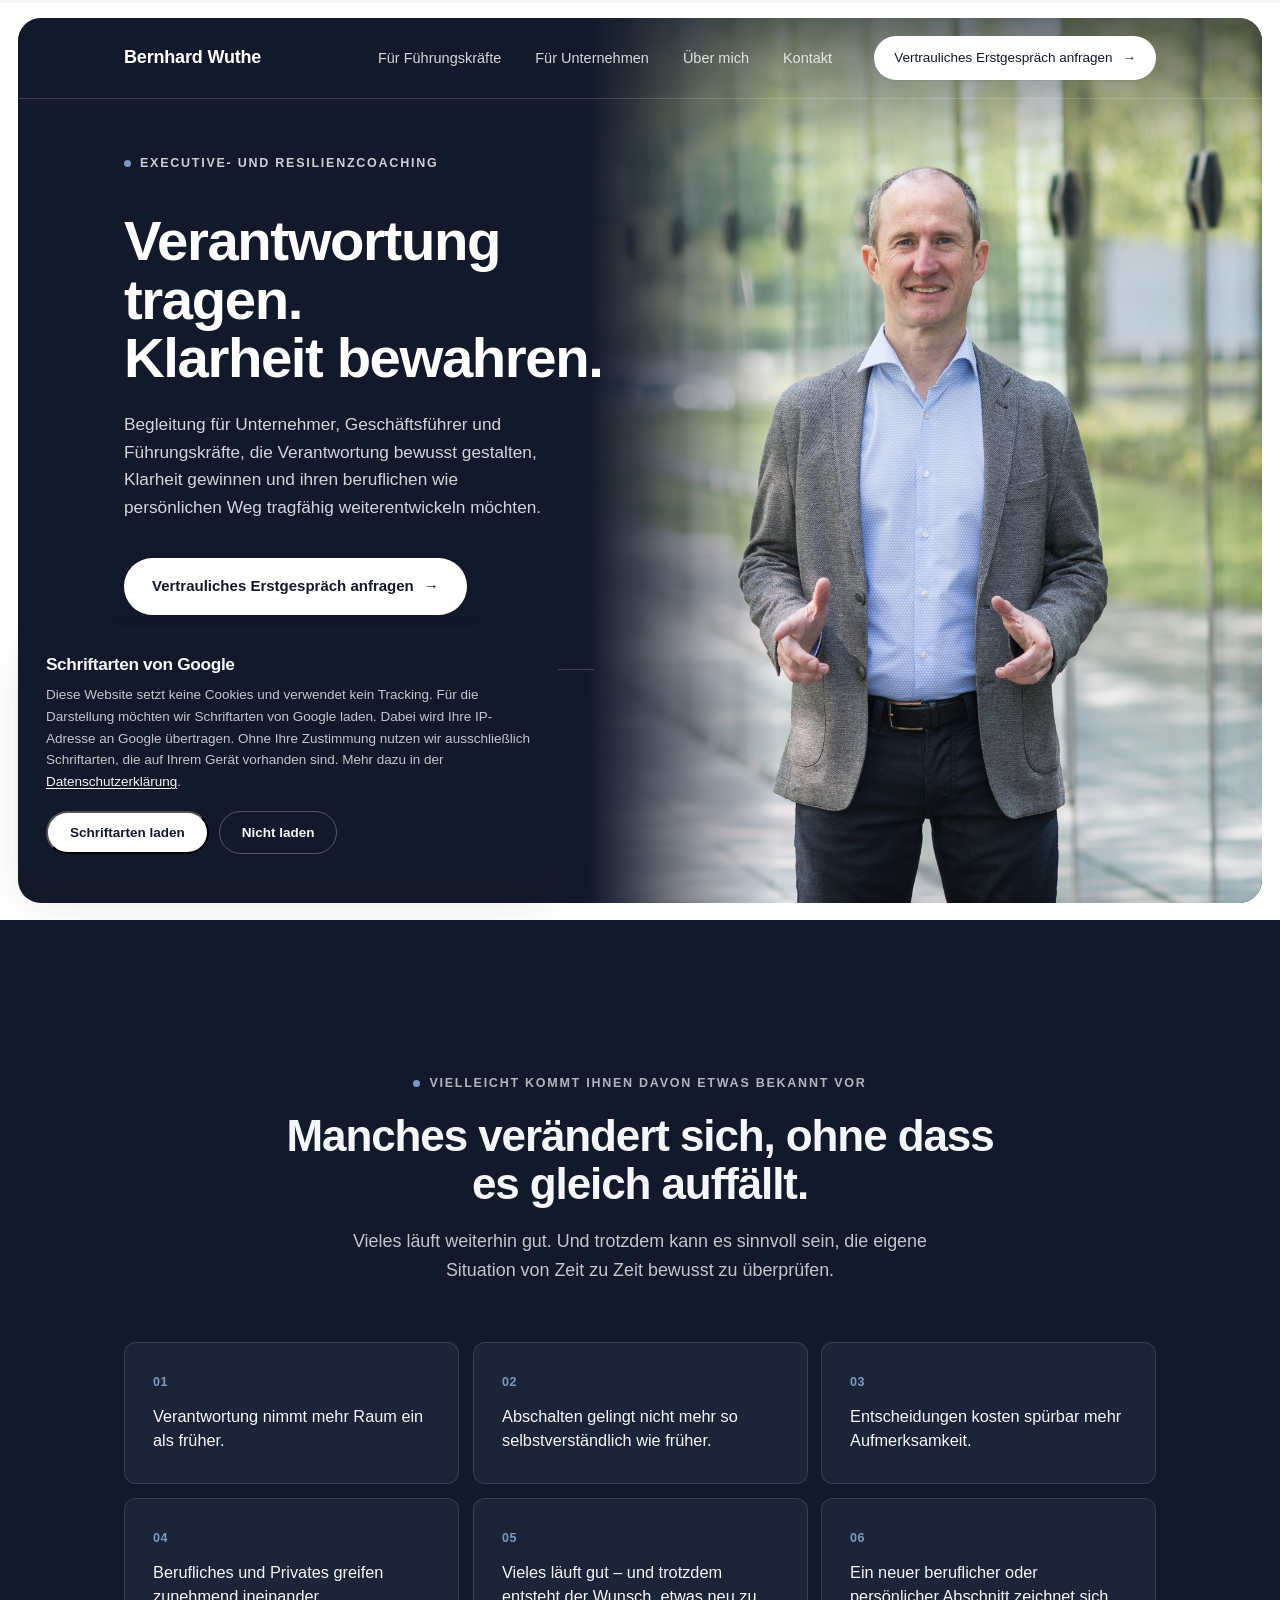
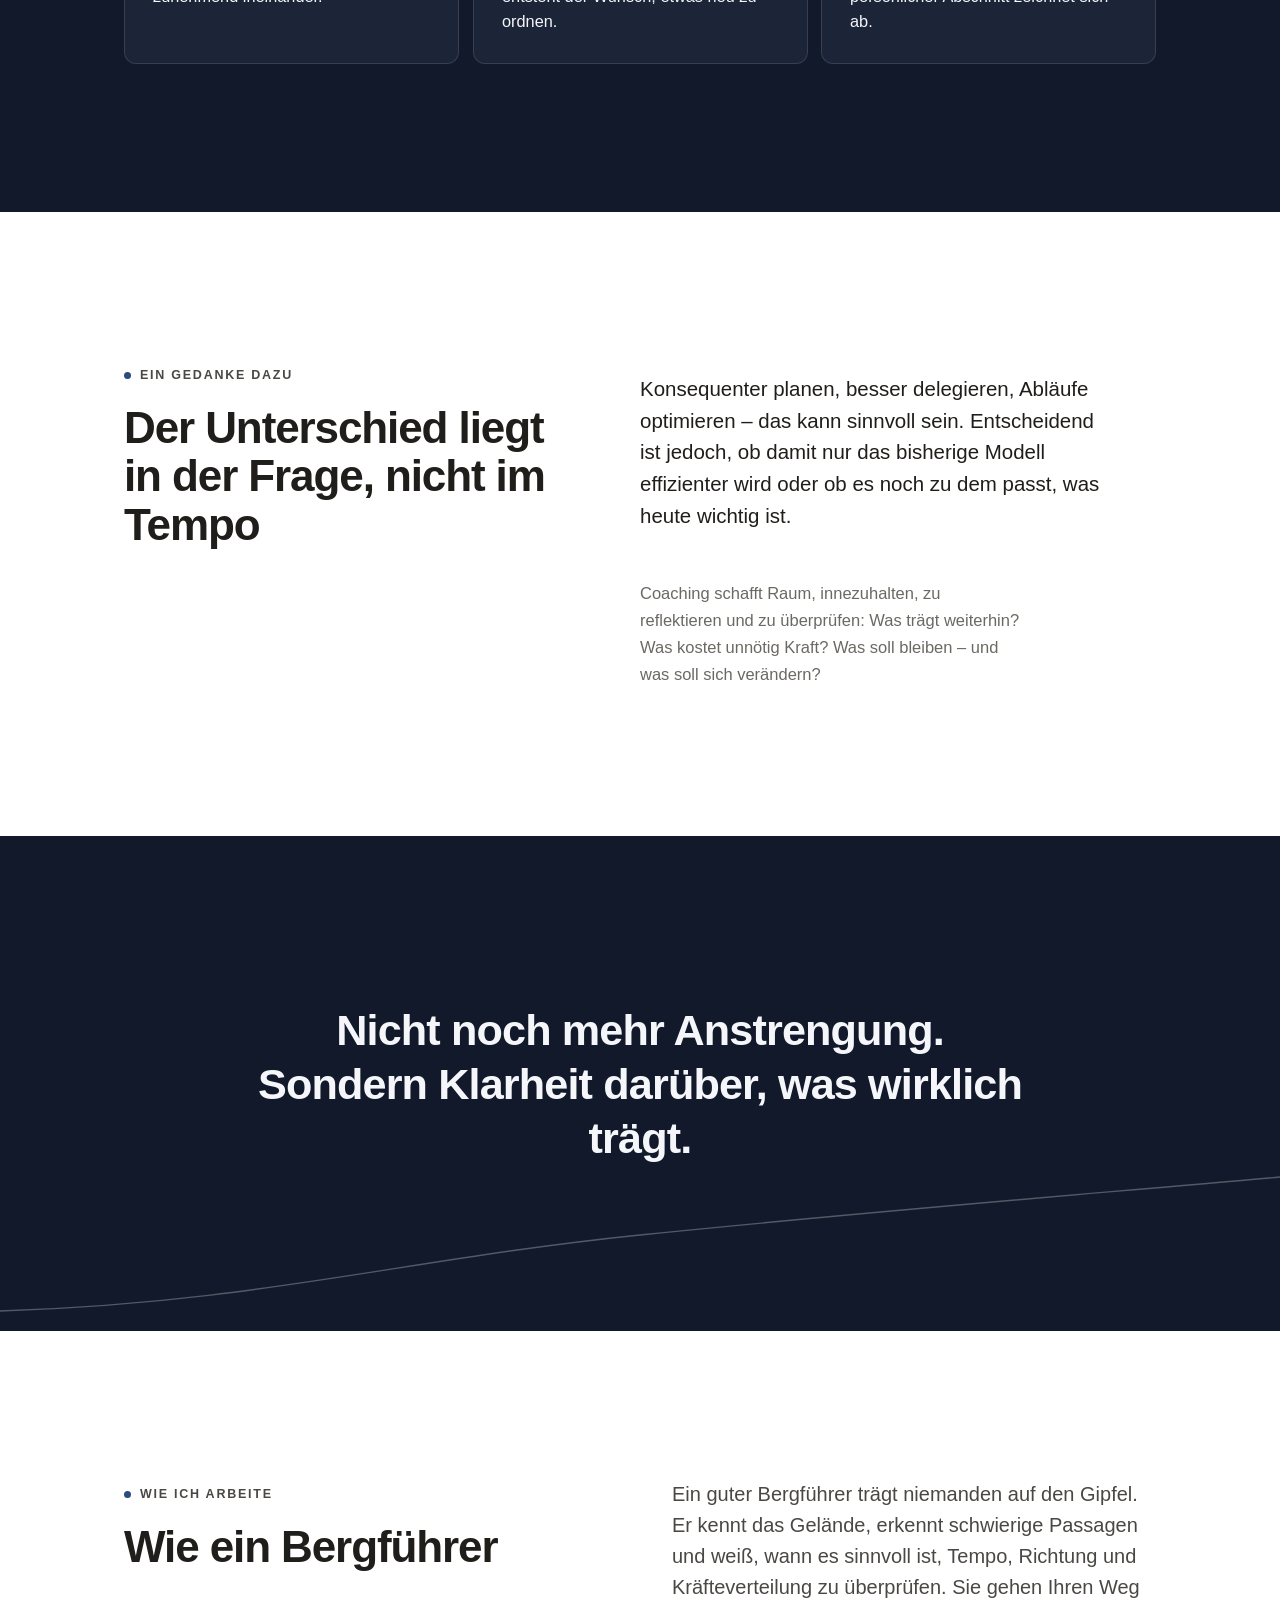
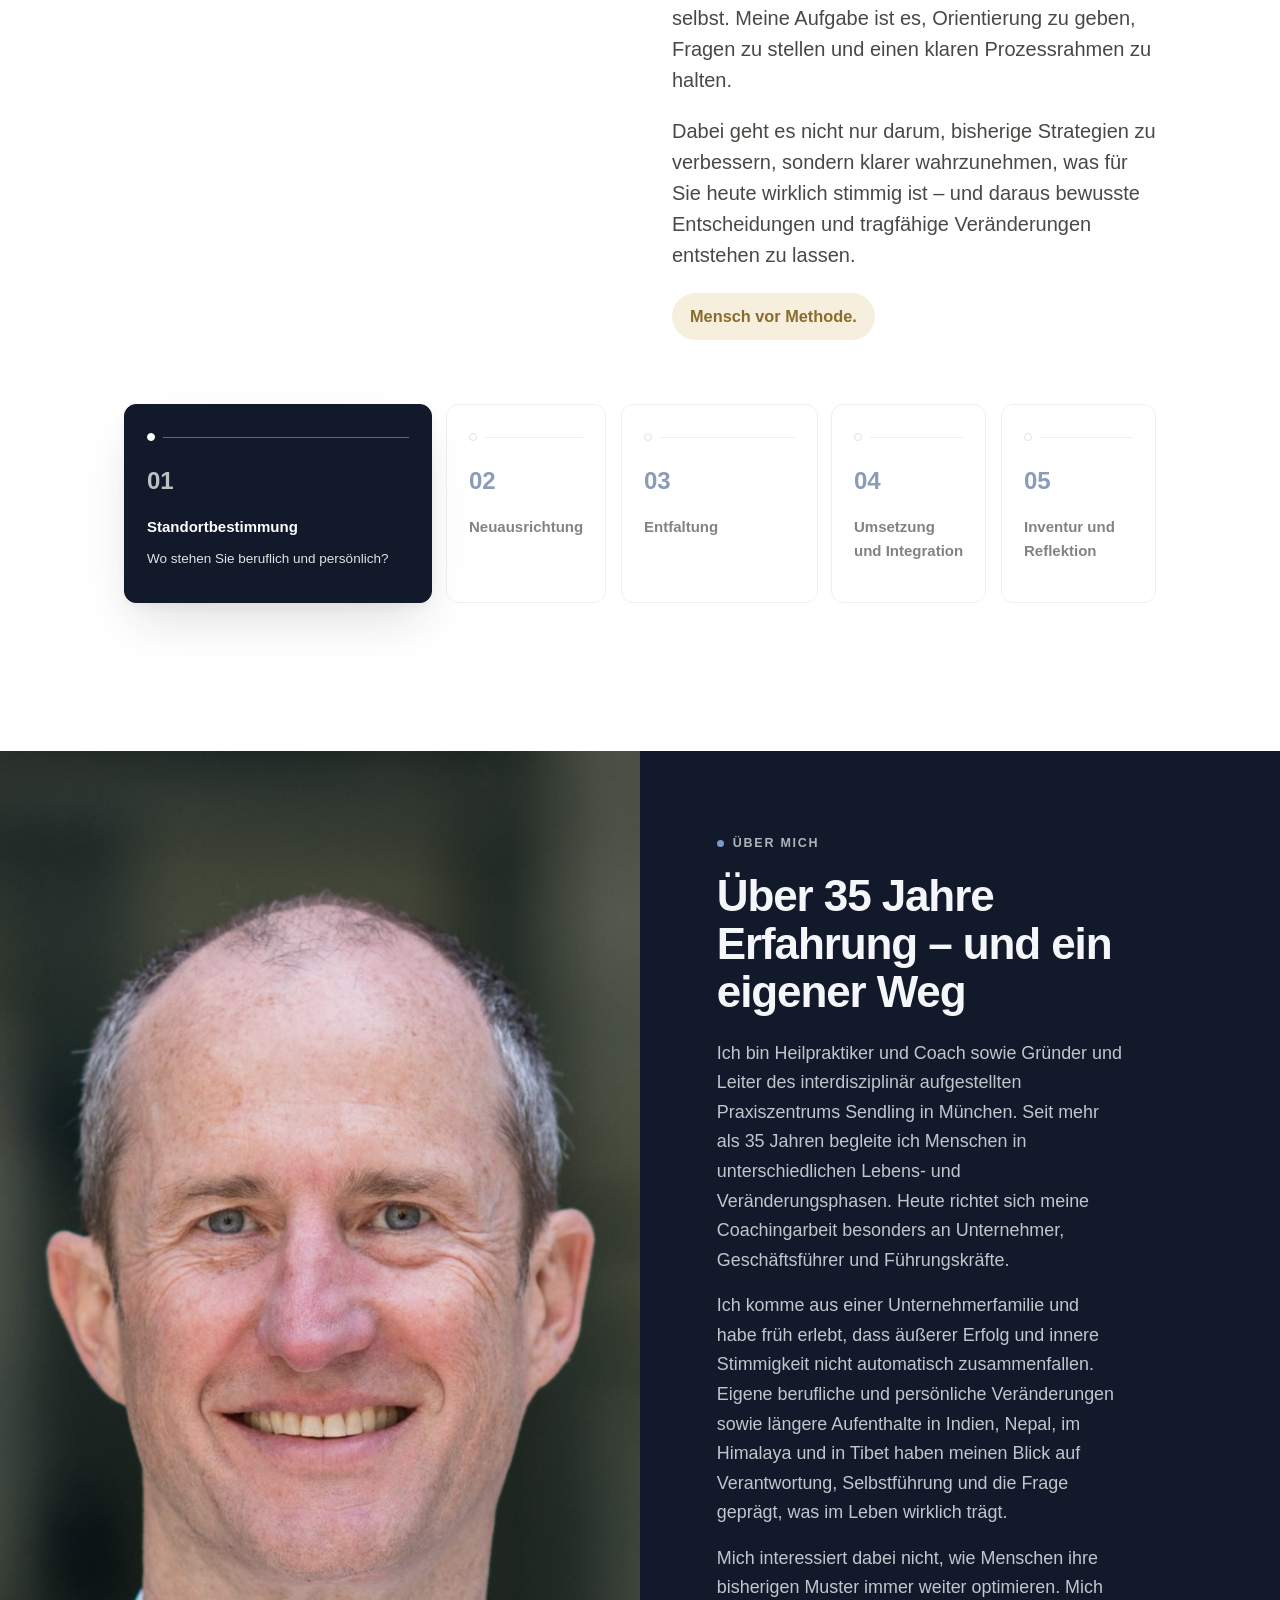
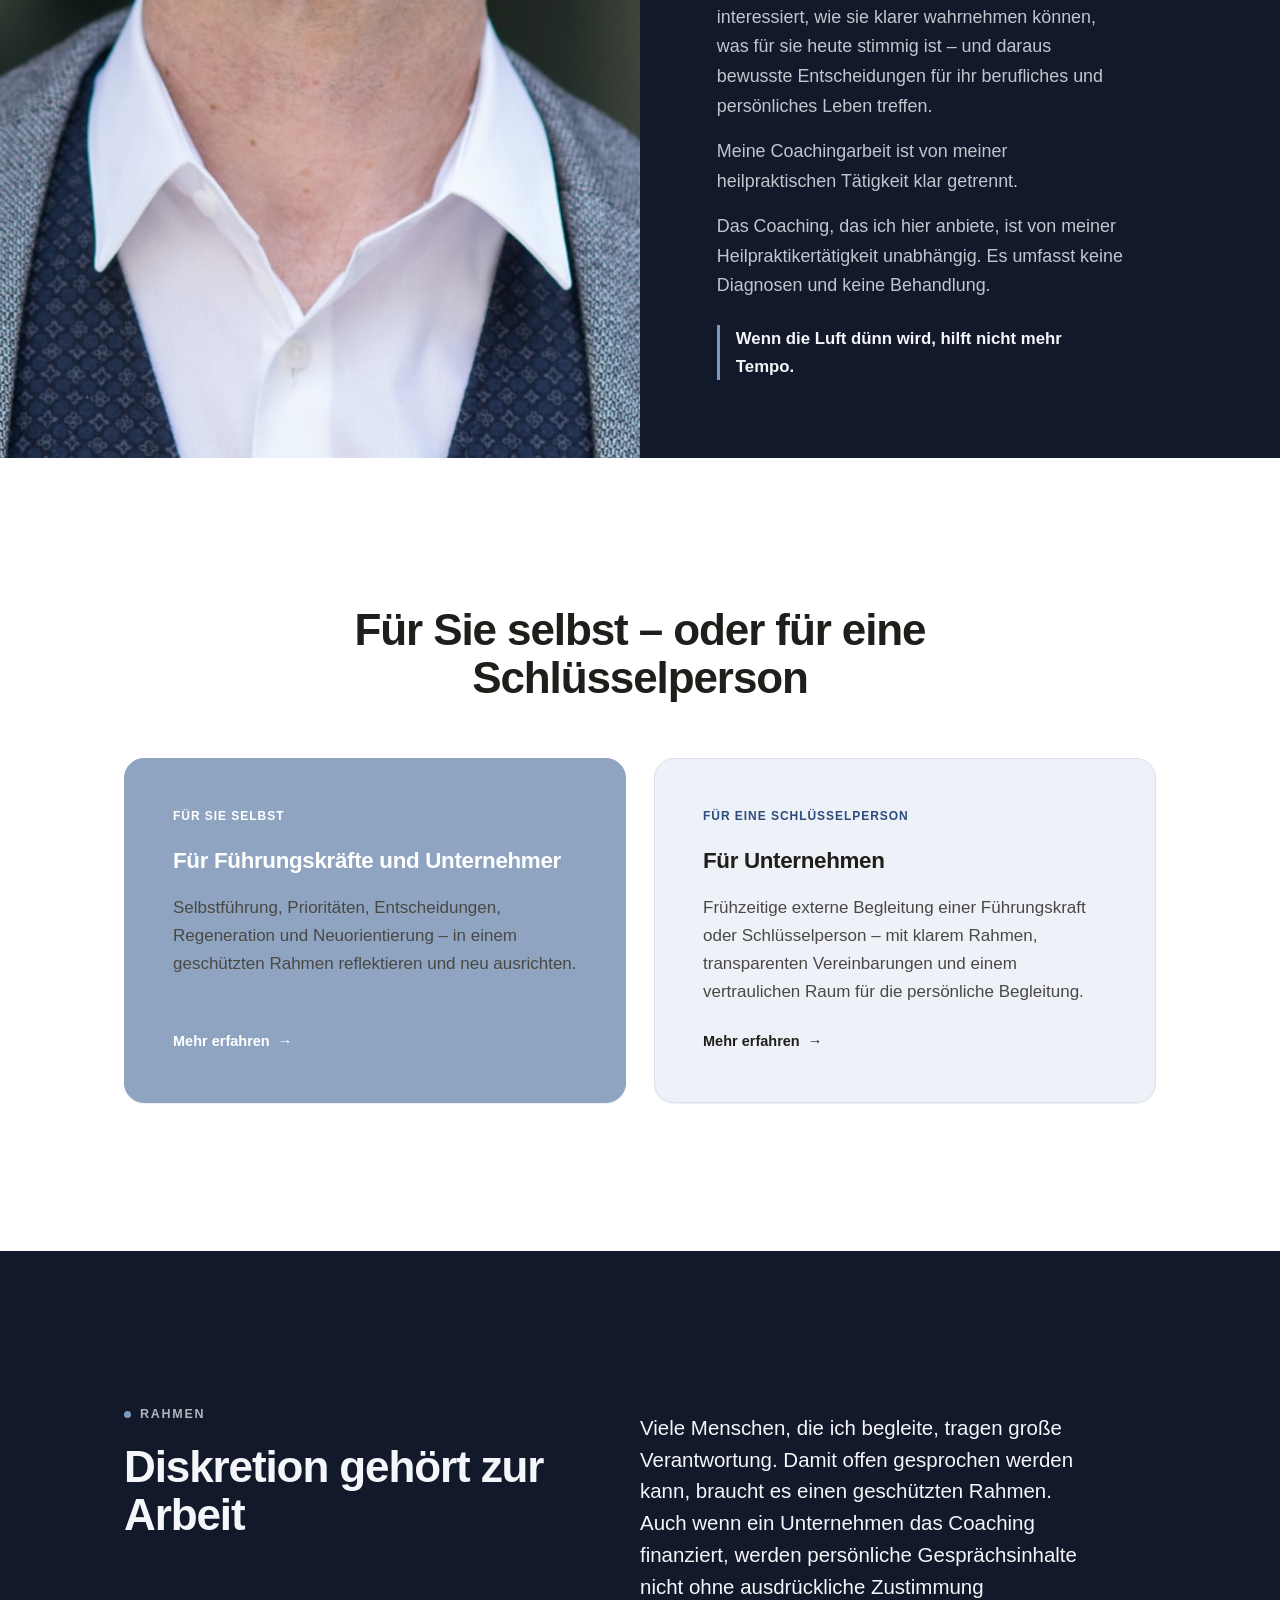
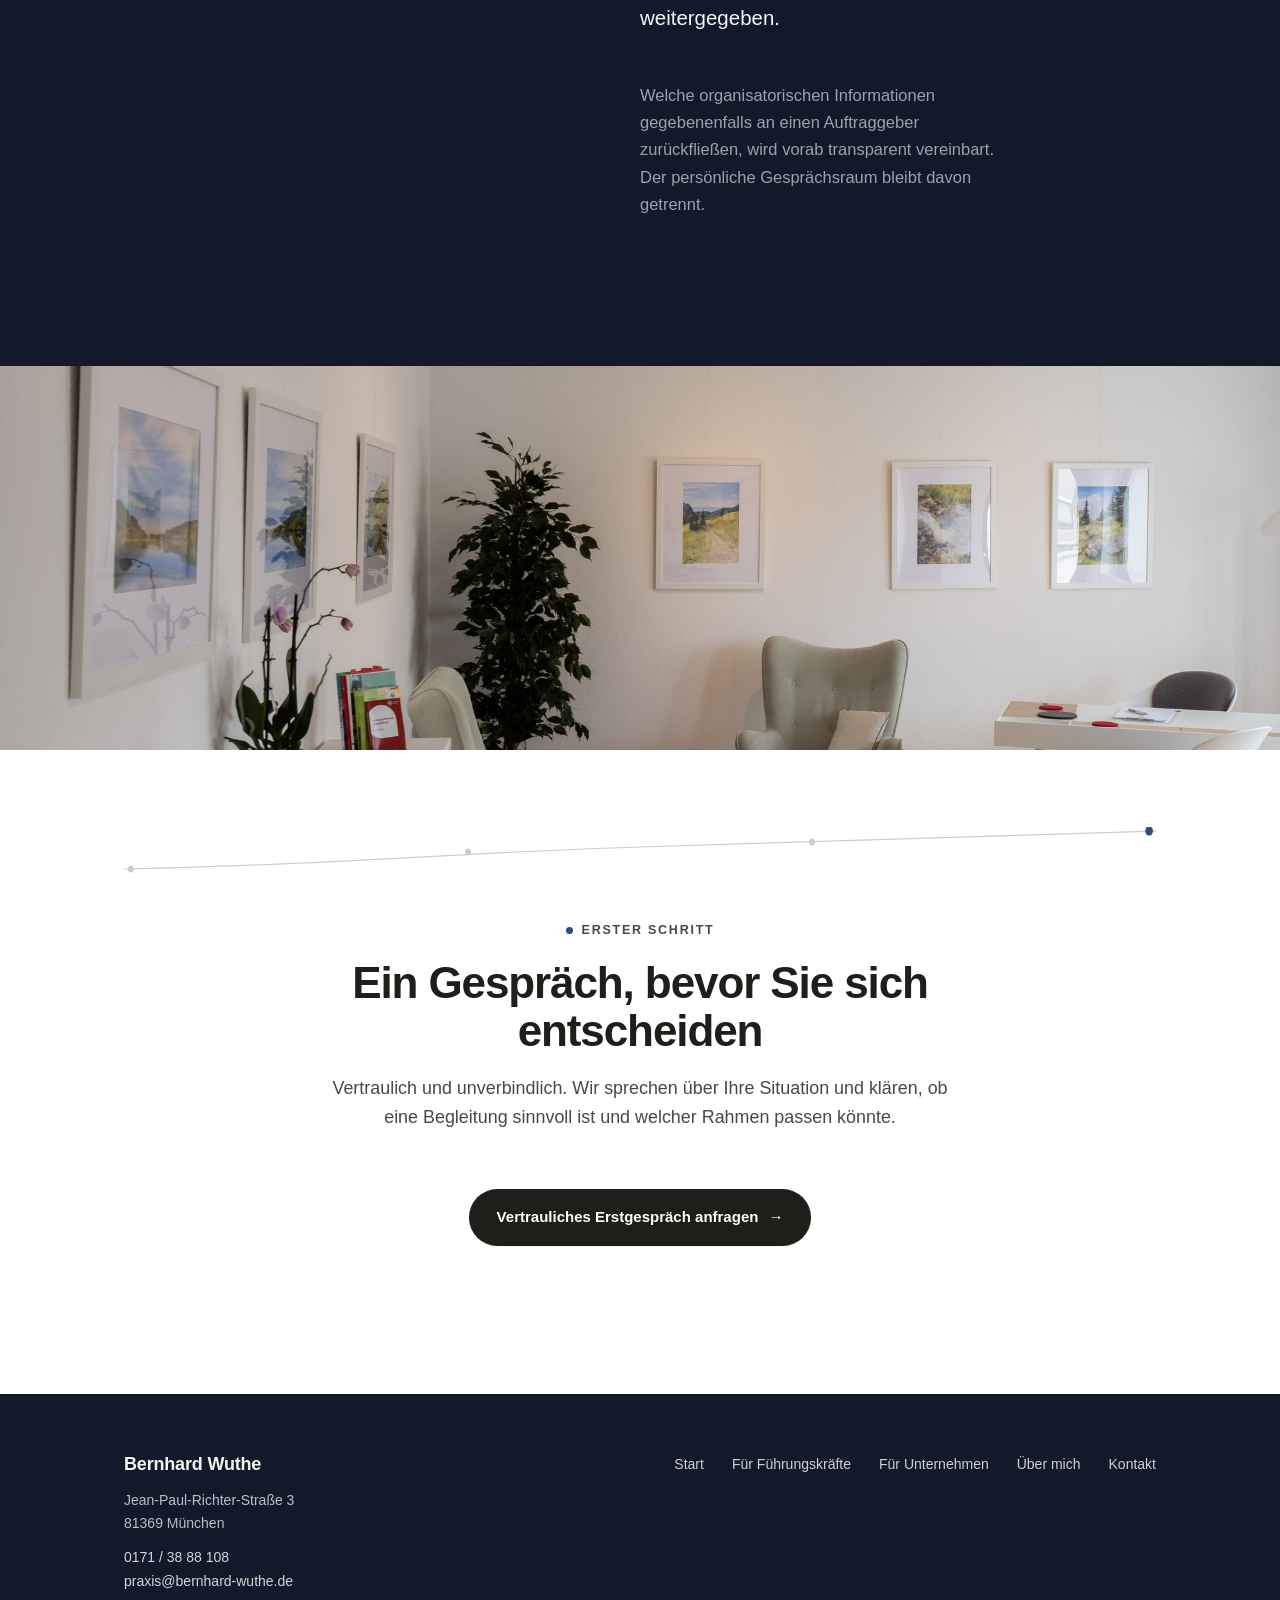
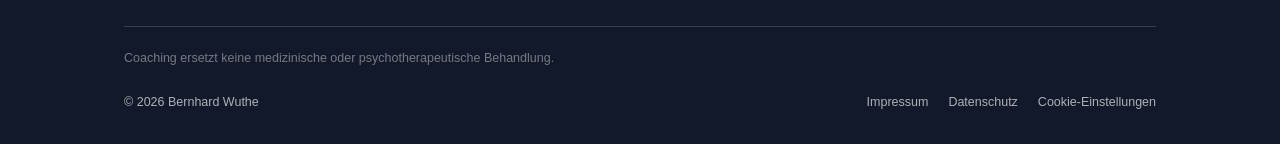
==== index.html @ 9b2f46e6 "Abschluss-CTA Startseite überarbeitet" ====
<!DOCTYPE html>
<html lang="de">
<head>
<meta charset="UTF-8">
<meta name="viewport" content="width=device-width, initial-scale=1.0">
<title>Bernhard Wuthe, Executive- und Resilienzcoaching</title>
<meta name="description" content="Begleitung für Unternehmer, Geschäftsführer und Führungskräfte, bevor aus kleinen Belastungen große werden. Vertrauliches Erstgespräch.">
<link rel="stylesheet" href="styles.css?v=55">

<link rel="canonical" href="https://coachingbernhardwuthe.netlify.app/">
<link rel="icon" type="image/png" sizes="32x32" href="images/favicon-32.png">
<link rel="icon" type="image/png" sizes="16x16" href="images/favicon-16.png">
<link rel="apple-touch-icon" sizes="180x180" href="images/apple-touch-icon.png">
<meta name="theme-color" content="#12192A">

<meta property="og:type" content="website">
<meta property="og:site_name" content="Bernhard Wuthe">
<meta property="og:locale" content="de_DE">
<meta property="og:url" content="https://coachingbernhardwuthe.netlify.app/">
<meta property="og:title" content="Bernhard Wuthe, Executive- und Resilienzcoaching">
<meta property="og:description" content="Begleitung für Unternehmer, Geschäftsführer und Führungskräfte, bevor aus kleinen Belastungen große werden. Vertrauliches Erstgespräch.">
<meta property="og:image" content="https://coachingbernhardwuthe.netlify.app/images/og-bild.jpg">
<meta property="og:image:width" content="1200">
<meta property="og:image:height" content="630">
<meta property="og:image:alt" content="Bernhard Wuthe, Executive- und Resilienzcoaching in München">
<meta name="twitter:card" content="summary_large_image">
</head>
<body class="page--hero-overlay">

<a href="#main" class="visually-hidden">Zum Inhalt springen</a>

<header class="site-header">
  <nav class="nav">
    <a href="#top" class="wordmark">Bernhard Wuthe</a>

    <button class="nav-toggle" aria-label="Menü öffnen" aria-expanded="false" aria-controls="hauptmenue">
      <span class="nav-toggle-bars" aria-hidden="true"><span></span><span></span><span></span></span>
    </button>

    <ul class="nav-links" id="hauptmenue">
      <li><a href="fuehrungskraefte.html">Für Führungskräfte</a></li>
      <li><a href="unternehmen.html">Für Unternehmen</a></li>
      <li><a href="#ueber-mich">Über mich</a></li>
      <li><a href="#kontakt">Kontakt</a></li>
      <li class="nav-cta">
        <a href="termin.html" class="btn btn--primary">Vertrauliches Erstgespräch anfragen <span class="arrow">→</span></a>
      </li>
      <li class="nav-contact">
        <span class="nav-contact-label">Direkt erreichbar</span>
        <a href="tel:+491713888108">0171 / 38 88 108</a>
        <a href="mailto:praxis@bernhard-wuthe.de">praxis@bernhard-wuthe.de</a>
      </li>
    </ul>
  </nav>
</header>

<main id="main">

  <!-- 1 - HERO -->
  <section class="hero-stage" id="top">
    <div class="hero-stage-media">
      <img src="images/bernhard-wuthe-portrait.jpg" alt="Bernhard Wuthe" width="1200" height="1500">
    </div>

    <div class="container">
      <div class="hero-stage-inner">
        <p class="kicker kicker--light">Executive- und Resilienzcoaching</p>
        <h1>Verantwortung tragen.<br>Klarheit bewahren.</h1>
        <p class="hero-stage-sub">Begleitung für Unternehmer, Geschäftsführer und Führungskräfte, die Verantwortung bewusst gestalten, Klarheit gewinnen und ihren beruflichen wie persönlichen Weg tragfähig weiterentwickeln möchten.</p>
        <a href="termin.html" class="btn btn--light">Vertrauliches Erstgespräch anfragen <span class="arrow">→</span></a>

        <div class="hero-stage-stats">
          <div class="hero-stat">
            <span class="hero-stat-num">35+</span>
            <span class="hero-stat-label">Jahre Erfahrung in der Begleitung von Menschen</span>
          </div>
          <div class="hero-stat">
            <span class="hero-stat-num">1:1</span>
            <span class="hero-stat-label">Persönliche Begleitung im vertraulichen Rahmen</span>
          </div>
        </div>
      </div>
    </div>

    <a class="hero-scroll" href="#wiedererkennung">
      <span class="hero-scroll-arrow" aria-hidden="true">
        <svg width="14" height="18" viewBox="0 0 14 18" fill="none"><path d="M7 1V16M7 16L1.5 10.5M7 16L12.5 10.5" stroke="currentColor" stroke-width="1.5" stroke-linecap="round" stroke-linejoin="round"/></svg>
      </span>
      Zum Weiterlesen scrollen
    </a>
  </section>

  <!-- 2 - WIEDERERKENNUNG -->
  <section class="section section--dark" id="wiedererkennung">
    <div class="container">
      <div class="section-head center">
        <p class="kicker">VIELLEICHT KOMMT IHNEN DAVON ETWAS BEKANNT VOR</p>
        <h2>Manches verändert sich, ohne dass es gleich auffällt.</h2>
        <p class="lede">Vieles läuft weiterhin gut. Und trotzdem kann es sinnvoll sein, die eigene Situation von Zeit zu Zeit bewusst zu überprüfen.</p>
      </div>
      <div class="recognition-list">
        <div class="recognition-item"><span class="num">01</span>Verantwortung nimmt mehr Raum ein als früher.</div>
        <div class="recognition-item"><span class="num">02</span>Abschalten gelingt nicht mehr so selbstverständlich wie früher.</div>
        <div class="recognition-item"><span class="num">03</span>Entscheidungen kosten spürbar mehr Aufmerksamkeit.</div>
        <div class="recognition-item"><span class="num">04</span>Berufliches und Privates greifen zunehmend ineinander.</div>
        <div class="recognition-item"><span class="num">05</span>Vieles läuft gut – und trotzdem entsteht der Wunsch, etwas neu zu ordnen.</div>
        <div class="recognition-item"><span class="num">06</span>Ein neuer beruflicher oder persönlicher Abschnitt zeichnet sich ab.</div>
    </div>
  </section>

  <!-- 3 - NEUE PERSPEKTIVE -->
  <section class="section">
    <div class="container">
      <div class="text-split">
        <div class="text-split-head">
          <p class="kicker">Ein Gedanke dazu</p>
          <h2>Der Unterschied liegt in der Frage, nicht im Tempo</h2>
        </div>
        <div class="text-split-body">
          <p class="lede-lead">Konsequenter planen, besser delegieren, Abläufe optimieren – das kann sinnvoll sein. Entscheidend ist jedoch, ob damit nur das bisherige Modell effizienter wird oder ob es noch zu dem passt, was heute wichtig ist.</p>
          <p class="lede-support">Coaching schafft Raum, innezuhalten, zu reflektieren und zu überprüfen: Was trägt weiterhin? Was kostet unnötig Kraft? Was soll bleiben – und was soll sich verändern?</p>
        </div>
      </div>
    </div>
  </section>

  <!-- 4 - HALTUNG -->
  <section class="stance section--deep">
    <span class="motif-path motif-path--light" aria-hidden="true"></span>
    <div class="container">
      <blockquote>
        Nicht noch mehr Anstrengung.<br>Sondern Klarheit darüber, was wirklich trägt.
      </blockquote>
    </div>
  </section>

  <!-- 5 - ARBEITSWEISE -->
  <section class="section" id="arbeitsweise">
    <div class="container">
      <div class="method-intro">
        <div>
          <p class="kicker">Wie ich arbeite</p>
          <h2>Wie ein Bergführer</h2>
        </div>
        <div>
          <p class="method-quote">Ein guter Bergführer trägt niemanden auf den Gipfel. Er kennt das Gelände, erkennt schwierige Passagen und weiß, wann es sinnvoll ist, Tempo, Richtung und Kräfteverteilung zu überprüfen. Sie gehen Ihren Weg selbst. Meine Aufgabe ist es, Orientierung zu geben, Fragen zu stellen und einen klaren Prozessrahmen zu halten.</p>
          <p class="method-quote">Dabei geht es nicht nur darum, bisherige Strategien zu verbessern, sondern klarer wahrzunehmen, was für Sie heute wirklich stimmig ist – und daraus bewusste Entscheidungen und tragfähige Veränderungen entstehen zu lassen.</p>
          <span class="method-highlight">Mensch vor Methode.</span>
        </div>
      </div>

      <div class="phases">
        <div class="phase">
          <div class="phase-track" aria-hidden="true"><span class="dot"></span><span class="line"></span></div>
          <span class="phase-num">01</span>
          <h4>Standortbestimmung</h4>
          <p>Wo stehen Sie beruflich und persönlich?</p>
        </div>
        <div class="phase">
          <div class="phase-track" aria-hidden="true"><span class="dot"></span><span class="line"></span></div>
          <span class="phase-num">02</span>
          <h4>Neuausrichtung</h4>
          <p>Was trägt noch, was hat sich verschoben?</p>
        </div>
        <div class="phase">
          <div class="phase-track" aria-hidden="true"><span class="dot"></span><span class="line"></span></div>
          <span class="phase-num">03</span>
          <h4>Entfaltung</h4>
          <p>Neue Perspektiven und Handlungsmöglichkeiten.</p>
        </div>
        <div class="phase">
          <div class="phase-track" aria-hidden="true"><span class="dot"></span><span class="line"></span></div>
          <span class="phase-num">04</span>
          <h4>Umsetzung und Integration</h4>
          <p>Erkenntnisse in den Alltag überführen.</p>
        </div>
        <div class="phase">
          <div class="phase-track" aria-hidden="true"><span class="dot"></span><span class="line"></span></div>
          <span class="phase-num">05</span>
          <h4>Inventur und Reflektion</h4>
          <p>Die Entwicklung regelmäßig überprüfen.</p>
        </div>
      </div>
    </div>
  </section>

  <!-- 6 - ÜBER MICH -->
  <section class="split-panel" id="ueber-mich">
    <div class="split-panel-media">
      <!-- Offen: weitere Vita-Angaben und Ausbildungen werden nachgeliefert -->
      <img src="images/bernhard-wuthe-portrait-2.jpg" alt="Bernhard Wuthe" width="1048" height="1524">
    </div>
    <div class="split-panel-content">
      <div class="split-panel-inner">
        <p class="kicker">Über mich</p>
        <h2 style="margin-bottom:22px;">Über 35 Jahre Erfahrung – und ein eigener Weg</h2>
        <p class="lede">Ich bin Heilpraktiker und Coach sowie Gründer und Leiter des interdisziplinär aufgestellten Praxiszentrums Sendling in München. Seit mehr als 35 Jahren begleite ich Menschen in unterschiedlichen Lebens- und Veränderungsphasen. Heute richtet sich meine Coachingarbeit besonders an Unternehmer, Geschäftsführer und Führungskräfte.</p>
        <p class="lede" style="margin-top:16px;">Ich komme aus einer Unternehmerfamilie und habe früh erlebt, dass äußerer Erfolg und innere Stimmigkeit nicht automatisch zusammenfallen. Eigene berufliche und persönliche Veränderungen sowie längere Aufenthalte in Indien, Nepal, im Himalaya und in Tibet haben meinen Blick auf Verantwortung, Selbstführung und die Frage geprägt, was im Leben wirklich trägt.</p>
        <p class="lede" style="margin-top:16px;">Mich interessiert dabei nicht, wie Menschen ihre bisherigen Muster immer weiter optimieren. Mich interessiert, wie sie klarer wahrnehmen können, was für sie heute stimmig ist – und daraus bewusste Entscheidungen für ihr berufliches und persönliches Leben treffen.</p>
        <p class="lede" style="margin-top:16px;">Meine Coachingarbeit ist von meiner heilpraktischen Tätigkeit klar getrennt.</p>
        <p class="lede" style="margin-top:16px;">Das Coaching, das ich hier anbiete, ist von meiner Heilpraktikertätigkeit unabhängig. Es umfasst keine Diagnosen und keine Behandlung.</p>
        <span class="about-highlight">Wenn die Luft dünn wird, hilft nicht mehr Tempo.</span>
      </div>
    </div>
  </section>

  <!-- 7 - ZWEI WEGE -->
  <section class="section">
    <div class="container">
      <div class="section-head center">
        <h2>Für Sie selbst – oder für eine Schlüsselperson</h2>
      </div>
      <div class="paths">
        <div class="path-card path-card--primary">
          <p class="path-eyebrow">Für Sie selbst</p>
          <h3>Für Führungskräfte und Unternehmer</h3>
          <p>Selbstführung, Prioritäten, Entscheidungen, Regeneration und Neuorientierung – in einem geschützten Rahmen reflektieren und neu ausrichten.</p>
          <a href="fuehrungskraefte.html" class="path-link">Mehr erfahren <span class="arrow">→</span></a>
        </div>
        <div class="path-card path-card--secondary">
          <p class="path-eyebrow">Für eine Schlüsselperson</p>
          <h3>Für Unternehmen</h3>
          <p>Frühzeitige externe Begleitung einer Führungskraft oder Schlüsselperson – mit klarem Rahmen, transparenten Vereinbarungen und einem vertraulichen Raum für die persönliche Begleitung.</p>
          <a href="unternehmen.html" class="path-link">Mehr erfahren <span class="arrow">→</span></a>
        </div>
      </div>
    </div>
  </section>

  <!-- 8 - VERTRAULICHKEIT · Navy -->
  <section class="section section--dark">
    <div class="container">
      <div class="text-split">
        <div class="text-split-head">
          <p class="kicker">Rahmen</p>
          <h2>Diskretion gehört zur Arbeit</h2>
        </div>
        <div class="text-split-body">
          <p class="lede-lead">Viele Menschen, die ich begleite, tragen große Verantwortung. Damit offen gesprochen werden kann, braucht es einen geschützten Rahmen. Auch wenn ein Unternehmen das Coaching finanziert, werden persönliche Gesprächsinhalte nicht ohne ausdrückliche Zustimmung weitergegeben.</p>
          <p class="lede-support">Welche organisatorischen Informationen gegebenenfalls an einen Auftraggeber zurückfließen, wird vorab transparent vereinbart. Der persönliche Gesprächsraum bleibt davon getrennt.</p>
        </div>
      </div>
    </div>
  </section>

  <!-- 9 - ABSCHLUSS -->
  <section class="section closing" id="kontakt">
    <div class="closing-media">
      <img src="images/praxisraum-sendling.jpg" alt="Gesprächsraum der Praxis in München-Sendling" width="2000" height="2004" loading="lazy">
    </div>

    <div class="container">
      <span class="path-divider" aria-hidden="true">
        <svg viewBox="0 0 1200 48" preserveAspectRatio="none">
          <path class="track" d="M0,42 C240,38 380,26 600,20 C820,14 1010,10 1200,4"/>
          <circle class="waypoint" cx="8" cy="42" r="3.5"/>
          <circle class="waypoint" cx="400" cy="25" r="3.5"/>
          <circle class="waypoint" cx="800" cy="15" r="3.5"/>
          <circle class="waypoint waypoint--end" cx="1192" cy="4" r="4.5"/>
        </svg>
      </span>
      <div class="section-head center">
        <p class="kicker">Erster Schritt</p>
        <h2>Ein Gespräch, bevor Sie sich entscheiden</h2>
        <p class="lede">Vertraulich und unverbindlich. Wir sprechen über Ihre Situation und klären, ob eine Begleitung sinnvoll ist und welcher Rahmen passen könnte.</p>
      </div>
      <a href="termin.html" class="btn btn--primary">Vertrauliches Erstgespräch anfragen <span class="arrow">→</span></a>
    </div>
  </section>

</main>

<footer class="site-footer">
  <div class="container">
    <div class="footer-top">
      <div class="footer-brand">
        <span class="wordmark">Bernhard Wuthe</span>
        <p class="footer-address">
          Jean-Paul-Richter-Straße 3<br>
          81369 München
        </p>
        <p class="footer-contact">
          <a href="tel:+491713888108">0171 / 38 88 108</a><br>
          <a href="mailto:praxis@bernhard-wuthe.de">praxis@bernhard-wuthe.de</a>
        </p>
      </div>
      <ul class="footer-nav">
        <li><a href="#top">Start</a></li>
        <li><a href="fuehrungskraefte.html">Für Führungskräfte</a></li>
        <li><a href="unternehmen.html">Für Unternehmen</a></li>
        <li><a href="#ueber-mich">Über mich</a></li>
        <li><a href="#kontakt">Kontakt</a></li>
      </ul>
    </div>
    <p class="footer-note">Coaching ersetzt keine medizinische oder psychotherapeutische Behandlung.</p>
    <div class="footer-bottom">
      <span>© <span id="year"></span> Bernhard Wuthe</span>
      <ul class="footer-legal">
        <li><a href="impressum.html">Impressum</a></li>
        <li><a href="datenschutz.html">Datenschutz</a></li>
        <li><a href="#" id="cookie-settings">Cookie-Einstellungen</a></li>
      </ul>
    </div>
  </div>
</footer>

<script>document.getElementById('year').textContent = new Date().getFullYear();</script>
<script src="script.js?v=49"></script>
</body>
</html>
---- styles.css ----
/* ===========================================================
   bernhardwuthe.de - Design Tokens & Base
   Palette: warme Neutraltöne, tiefes Waldgrün als Akzent.
   Typo: Plus Jakarta Sans (Headlines/UI) + Inter (Fließtext)
   Prinzip: jede Section eigene Behandlung, Inhalte als
   abgesetzte Panels mit leichter Tiefe, dezente Hover-Motion.
=========================================================== */

:root{
  --bg:            #FFFFFF;
  --bg-alt:        #F4F4F2;
  --bg-deep:       #E8E7E2;
  --ink:           #201E1A;
  --ink-soft:      #4A4844;
  --ink-faint:     #6B6963;
  --accent:        #2C4C7C;   /* Marken-Blau (bestehende Bernhard-Wuthe-Identität) */
  --accent-soft:   #4A6690;
  --accent-tint:   #E9EEF5;
  --accent-2:      #7B99C2;   /* helleres Blau, sekundäre Akzentfarbe */
  --accent-2-tint: #EEF2F8;
  --accent-3:      #C9A24B;   /* gedecktes Gold, sparsamer Zweitakzent */
  --accent-3-tint: #F6EFDE;
  --line:          #E4E3DE;
  --line-strong:   #CFCDC5;
  --cream-card:    #FFFFFF;

  --navy:          #12192A;   /* dominante Ink-Navy-Fläche für Kontrast-Sections */
  --navy-soft:     #1C2438;
  --navy-line:     rgba(255,255,255,0.12);
  --on-navy:       #F4F6FA;
  --on-navy-soft:  rgba(244,246,250,0.78);

  --font-sans:  "Plus Jakarta Sans", -apple-system, BlinkMacSystemFont, "Segoe UI", sans-serif;
  --font-body:  "Inter", -apple-system, BlinkMacSystemFont, "Segoe UI", sans-serif;
  --font-display: "Plus Jakarta Sans", -apple-system, BlinkMacSystemFont, "Segoe UI", sans-serif;

  --max: 1160px;
  --gutter: clamp(24px, 6vw, 64px);
  --section-pad: clamp(72px, 12vw, 148px);
  --radius: 20px;
  --radius-sm: 12px;
  --radius-pill: 999px;
  --shadow-sm: 0 1px 2px rgba(34,31,27,0.04), 0 1px 1px rgba(34,31,27,0.03);
  --shadow-md: 0 8px 24px rgba(34,31,27,0.07), 0 2px 6px rgba(34,31,27,0.04);
  --shadow-lg: 0 24px 48px -12px rgba(34,31,27,0.16), 0 4px 12px rgba(34,31,27,0.05);
  --ease: cubic-bezier(.22,.61,.36,1);
}

*{ box-sizing: border-box; }
html{ scroll-behavior: smooth; }
body{
  margin:0;
  background: var(--bg);
  color: var(--ink);
  font-family: var(--font-body);
  font-size: 17px;
  line-height: 1.65;
  -webkit-font-smoothing: antialiased;
  text-rendering: optimizeLegibility;
  overflow-x: hidden;
}

img{ max-width:100%; display:block; }
a{ color:inherit; text-decoration:none; }

.container{
  max-width: var(--max);
  margin: 0 auto;
  padding: 0 var(--gutter);
  position: relative;
}

.section{ padding: var(--section-pad) 0; position: relative; }
.section--alt{ background: var(--bg-alt); }
.section--deep{ background: var(--navy); color: var(--on-navy); }
.section--framed{
  border-top: 1px solid var(--line);
  border-bottom: 1px solid var(--line);
}

/* ---------- Dominante Ink-Navy-Sections ---------- */
.section--dark{ background: var(--navy); color: var(--on-navy); }
/* hellere Navy-Stufe: staffelt zwei Navy-Flächen, die aufeinander folgen */
.section--dark.section--dark-soft{ background: var(--navy-soft); }
.section--dark h1, .section--dark h2, .section--dark h3{ color: var(--on-navy); }
.section--dark .kicker{ color: rgba(244,246,250,0.7); }
.section--dark .kicker::before{ background: var(--accent-2); }
.section--dark .lede{ color: var(--on-navy-soft); }

.section--dark .recognition-item{ background: var(--navy-soft); border-color: var(--navy-line); color: var(--on-navy); }
.section--dark .recognition-item:hover{ border-color: rgba(255,255,255,.3); }
.section--dark .recognition-item .num{ color: var(--accent-2); }
.section--dark .recognition-item.active,
.section--dark .recognition-item:nth-child(3n+2).active,
.section--dark .recognition-item:nth-child(3n+3).active{
  background: rgba(123,153,194,0.16);
  border-color: var(--accent-2);
  transform: translateY(-6px) scale(1.03);
}
.section--dark .recognition-item:nth-child(3n+2) .num,
.section--dark .recognition-item:nth-child(3n+3) .num,
.section--dark .recognition-item.active .num,
.section--dark .recognition-item:nth-child(3n+2).active .num,
.section--dark .recognition-item:nth-child(3n+3).active .num{ color: var(--accent-2); }


.section--dark .about-highlight{ color: var(--on-navy); border-left-color: var(--accent-2); }
.section--dark .about-portrait{ background: linear-gradient(160deg, var(--navy-soft), var(--navy)); }
.section--dark .about-portrait::before{ background: var(--accent-2); opacity: .18; }
.section--dark .placeholder-label{ color: rgba(244,246,250,0.55); }

.kicker{
  font-family: var(--font-sans);
  font-size: 12.5px;
  font-weight: 600;
  letter-spacing: 0.14em;
  text-transform: uppercase;
  color: var(--ink-soft);
  margin: 0 0 18px;
  display: inline-flex;
  align-items: center;
  gap: 9px;
}
.kicker::before{
  content: "";
  width: 7px; height: 7px;
  border-radius: 50%;
  background: var(--accent);
  flex-shrink: 0;
}
.kicker.on-dark{ color: rgba(255,255,255,0.8); }
.kicker.on-dark::before{ background: #9DBEE0; }
.section-head.center .kicker{ justify-content: center; }

h1, h2, h3{
  font-family: var(--font-display);
  font-style: normal;
  letter-spacing: -0.025em;
  color: var(--ink);
  margin: 0;
}
h1, h2{ font-weight: 650; }
h3{ font-weight: 600; letter-spacing: -0.015em; }

h1{ font-size: clamp(2.6rem, 5.4vw, 4.1rem); line-height: 1.05; }
h2{ font-size: clamp(2rem, 3.7vw, 2.75rem); line-height: 1.1; }
h3{ font-size: clamp(1.2rem, 2vw, 1.4rem); }
h4{ font-family: var(--font-sans); font-weight: 600; margin:0; }

p{ margin: 0; }
.lede{
  font-family: var(--font-body);
  font-size: clamp(1.05rem, 1.4vw, 1.2rem);
  color: var(--ink-soft);
  max-width: 640px;
}

.section-head{ max-width: 760px; margin: 0 0 56px; }
.section-head.center{ margin-inline: auto; text-align: center; }
.section-head .lede{ margin-top: 18px; }
.section-head.center .lede{ margin-inline: auto; }

/* ---------- Buttons / CTA ---------- */
.btn{
  display: inline-flex;
  align-items: center;
  gap: 10px;
  font-family: var(--font-sans);
  font-weight: 600;
  font-size: 15px;
  padding: 16px 28px;
  border-radius: var(--radius-pill);
  transition: all .25s var(--ease);
  white-space: nowrap;
}
.btn--primary{
  background: var(--ink);
  color: var(--bg);
  box-shadow: var(--shadow-sm);
}
.btn--primary:hover{
  background: var(--accent);
  box-shadow: var(--shadow-md);
  transform: translateY(-2px);
}
.btn--magnetic{ transition: transform .18s var(--ease), background .25s var(--ease), box-shadow .25s var(--ease); }
.btn--on-accent{
  background: var(--bg);
  color: var(--accent);
}
.btn--on-accent:hover{
  background: #fff;
  transform: translateY(-2px);
  box-shadow: var(--shadow-md);
}

.btn--ghost{
  border: 1px solid var(--line-strong);
  color: var(--ink);
  font-size: 13.5px;
  padding: 11px 22px;
  background: var(--cream-card);
}
.btn--ghost:hover{ border-color: var(--ink); background: #fff; }

.btn .arrow{ transition: transform .25s var(--ease); }
.btn:hover .arrow{ transform: translateX(4px); }

/* ---------- Header / Nav ---------- */
.site-header{
  position: sticky;
  top: 0;
  z-index: 50;
  background: rgba(255,255,255,0.88);
  backdrop-filter: blur(10px);
  border-bottom: 1px solid var(--line);
}
.nav{
  display: flex;
  align-items: center;
  justify-content: space-between;
  padding: 18px var(--gutter);
  max-width: var(--max);
  margin: 0 auto;
}
.wordmark{
  font-family: var(--font-sans);
  font-size: 18px;
  font-weight: 650;
  letter-spacing: -0.01em;
}
.nav-links{
  display: flex;
  align-items: center;
  gap: 34px;
  list-style: none;
  margin: 0; padding: 0;
}
.nav-links a{
  font-size: 14.5px;
  font-weight: 500;
  color: var(--ink-soft);
  transition: color .2s;
}
.nav-links a:hover{ color: var(--ink); }
.nav-contact{ display: none; }
.nav-cta{ margin-left: 8px; }
.nav-cta .btn{ padding: 11px 20px; font-size: 13.5px; }
.nav-cta .btn--primary{ background: var(--navy); color: var(--on-navy); }
.nav-cta .btn--primary:hover{ background: var(--accent); }

.nav-toggle{
  display: none;
  background: none;
  border: none;
  cursor: pointer;
  padding: 10px;
  margin: -10px;
  position: relative;
  z-index: 3;
}
/* Burger, der sich beim Öffnen zum Kreuz dreht */
.nav-toggle-bars{
  display: block;
  position: relative;
  width: 24px;
  height: 16px;
}
.nav-toggle-bars span{
  position: absolute;
  left: 0;
  width: 100%;
  height: 1.8px;
  border-radius: 2px;
  background: var(--ink);
  transition: transform .38s var(--ease), opacity .2s var(--ease), background .3s var(--ease);
}
.nav-toggle-bars span:nth-child(1){ top: 0; }
.nav-toggle-bars span:nth-child(2){ top: 7px; }
.nav-toggle-bars span:nth-child(3){ top: 14px; }
body.menu-open .nav-toggle-bars span{ background: var(--on-navy); }
body.menu-open .nav-toggle-bars span:nth-child(1){ transform: translateY(7px) rotate(45deg); }
body.menu-open .nav-toggle-bars span:nth-child(2){ opacity: 0; transform: scaleX(.4); }
body.menu-open .nav-toggle-bars span:nth-child(3){ transform: translateY(-7px) rotate(-45deg); }

@media (max-width: 860px){
  .nav-toggle{ display: block; }

  /* Vollbild-Overlay in Navy. Kein transform auf dem Container,
     damit die gestaffelten Eintraege ihre eigene Bewegung behalten. */
  .nav-links{
    position: fixed;
    inset: 0;
    z-index: 2;
    flex-direction: column;
    align-items: stretch;
    justify-content: center;
    gap: 0;
    background: var(--navy);
    padding: 96px var(--gutter) 40px;
    margin: 0;
    overflow-y: auto;
    opacity: 0;
    visibility: hidden;
    pointer-events: none;
    counter-reset: menue;
    transition: opacity .4s var(--ease), visibility .4s var(--ease);
  }
  .nav-links.open{ opacity: 1; visibility: visible; pointer-events: auto; }

  /* Ring-Motiv als ruhige Tiefe im Hintergrund */
  .nav-links::before{
    content: "";
    position: absolute;
    right: -140px; top: -120px;
    width: 460px; height: 460px;
    pointer-events: none;
    background-repeat: no-repeat;
    background-size: contain;
    background-image: url("data:image/svg+xml,%3Csvg xmlns='http://www.w3.org/2000/svg' viewBox='0 0 460 460'%3E%3Cg fill='none' stroke='%237B99C2' transform='translate(230,230)'%3E%3Ccircle r='48' stroke-width='1.5' opacity='0.4'/%3E%3Ccircle r='98' stroke-width='1.3' opacity='0.26'/%3E%3Ccircle r='152' stroke-width='1.1' opacity='0.16'/%3E%3Ccircle r='208' stroke-width='1' opacity='0.09'/%3E%3C/g%3E%3C/svg%3E");
  }

  .nav-links > li{
    position: relative;
    width: 100%;
    border-bottom: 1px solid var(--navy-line);
    opacity: 0;
    transform: translateY(14px);
    transition: opacity .45s var(--ease), transform .45s var(--ease);
  }
  .nav-links.open > li{ opacity: 1; transform: translateY(0); }
  /* Eintraege laufen nacheinander ein */
  .nav-links.open > li:nth-child(1){ transition-delay: .10s; }
  .nav-links.open > li:nth-child(2){ transition-delay: .16s; }
  .nav-links.open > li:nth-child(3){ transition-delay: .22s; }
  .nav-links.open > li:nth-child(4){ transition-delay: .28s; }
  .nav-links.open > li:nth-child(5){ transition-delay: .36s; }
  .nav-links.open > li:nth-child(6){ transition-delay: .44s; }

  .nav-links > li > a{
    display: flex;
    align-items: baseline;
    gap: 16px;
    padding: 20px 0;
    font-family: var(--font-display);
    font-weight: 650;
    letter-spacing: -0.02em;
    font-size: clamp(1.5rem, 6.5vw, 2rem);
    color: var(--on-navy);
  }
  /* Durchnummerierung, passend zur Bildsprache der Unterseiten */
  .nav-links > li:not(.nav-cta):not(.nav-contact) > a::before{
    counter-increment: menue;
    content: "0" counter(menue);
    font-family: var(--font-display);
    font-size: 12.5px;
    font-weight: 700;
    letter-spacing: 0.08em;
    color: var(--accent-2);
    opacity: .75;
  }

  /* CTA als heller Block, klar abgesetzt */
  .nav-links .nav-cta{ border-bottom: none; margin: 26px 0 0; }
  .nav-links .nav-cta .btn{
    display: inline-flex;
    width: 100%;
    justify-content: center;
    background: #fff;
    color: var(--navy);
    font-size: 15px;
    padding: 17px 26px;
  }

  /* Kontaktdaten am Fuss des Menues */
  .nav-links .nav-contact{
    display: block;
    border-bottom: none;
    margin-top: auto;
    padding-top: 30px;
  }
  .nav-contact-label{
    display: block;
    font-family: var(--font-sans);
    font-size: 11.5px;
    font-weight: 600;
    letter-spacing: 0.14em;
    text-transform: uppercase;
    color: rgba(244,246,250,.45);
    margin-bottom: 10px;
  }
  .nav-links .nav-contact a{
    display: block;
    padding: 3px 0;
    font-family: var(--font-body);
    font-size: 15px;
    font-weight: 400;
    letter-spacing: 0;
    color: var(--on-navy-soft);
  }

  /* Kopfzeile tritt zurueck, solange das Menue offen ist */
  body.menu-open{ overflow: hidden; }
  body.menu-open .site-header{
    background: transparent;
    backdrop-filter: none;
    border-bottom-color: transparent;
  }
  /* Schriftzug muss ueber dem Overlay liegen, sonst verschwindet er */
  body.menu-open .wordmark{ color: var(--on-navy); position: relative; z-index: 3; }

  @media (prefers-reduced-motion: reduce){
    .nav-links, .nav-links > li{ transition: none; }
    .nav-links.open > li{ transition-delay: 0s; }
  }
}

/* ===========================================================
   LEITMOTIV: aufsteigende Pfadlinie mit Wegpunkten
   Steht für "der nächste stimmige Schritt". Wird konsistent
   eingesetzt: Hero-Hintergrund, Section-Übergänge, Phasen-
   Marker, Haltungsblock, Abschluss.
=========================================================== */

/* Dekorative Pfadlinie als Hintergrund (SVG data-URI) */
.motif-path{
  position: absolute;
  inset: auto 0 0 0;
  height: 180px;
  pointer-events: none;
  background-repeat: no-repeat;
  background-position: center bottom;
  background-size: 100% 100%;
  background-image: url("data:image/svg+xml,%3Csvg xmlns='http://www.w3.org/2000/svg' viewBox='0 0 1200 180' preserveAspectRatio='none'%3E%3Cpath d='M0,160 C240,152 380,108 600,84 C820,60 1010,44 1200,26' fill='none' stroke='%232C4C7C' stroke-width='1.4' opacity='0.16'/%3E%3C/svg%3E");
}
.motif-path--light{
  background-image: url("data:image/svg+xml,%3Csvg xmlns='http://www.w3.org/2000/svg' viewBox='0 0 1200 180' preserveAspectRatio='none'%3E%3Cpath d='M0,160 C240,152 380,108 600,84 C820,60 1010,44 1200,26' fill='none' stroke='%23FFFFFF' stroke-width='1.4' opacity='0.28'/%3E%3C/svg%3E");
}

/* Pfadlinie als Section-Trenner mit Wegpunkten */
.path-divider{
  display: block;
  width: 100%;
  height: 48px;
  overflow: hidden;
}
.path-divider svg{ width: 100%; height: 100%; display: block; }
.path-divider .track{ stroke: var(--line-strong); stroke-width: 1.2; fill: none; }
.path-divider .waypoint{ fill: var(--line-strong); }
.path-divider .waypoint--end{ fill: var(--accent); }

/* Wegpunkt-Marker in den Phasenkarten */
.phase-track{
  display: flex;
  align-items: center;
  gap: 8px;
  margin-bottom: 20px;
}
.phase-track .dot{
  width: 8px; height: 8px;
  border-radius: 50%;
  border: 1.4px solid var(--line-strong);
  background: transparent;
  flex-shrink: 0;
  transition: background .3s var(--ease), border-color .3s var(--ease);
}
.phase-track .line{
  flex: 1;
  height: 1px;
  background: var(--line);
  transition: background .3s var(--ease);
}
.phase.active .phase-track .dot{ background: #fff; border-color: #fff; }
.phase.active .phase-track .line{ background: rgba(255,255,255,0.35); }

/* Sekundäres Leitmotiv: konzentrische Ringe (Zentrierung, "Räume schaffen") */
.motif-rings{
  position: absolute;
  width: 190px;
  height: 190px;
  pointer-events: none;
  background-repeat: no-repeat;
  background-image: url("data:image/svg+xml,%3Csvg xmlns='http://www.w3.org/2000/svg' viewBox='0 0 190 190'%3E%3Cg fill='none' stroke='%232C4C7C' transform='translate(95,95)'%3E%3Ccircle r='16' stroke-width='1.6' opacity='0.55'/%3E%3Ccircle r='38' stroke-width='1.3' opacity='0.35'/%3E%3Ccircle r='62' stroke-width='1.1' opacity='0.2'/%3E%3Ccircle r='90' stroke-width='1' opacity='0.1'/%3E%3C/g%3E%3C/svg%3E");
  z-index: 0;
}
.motif-rings--corner{ left: -70px; bottom: -70px; }

/* Pfadlinie als Divider (ersetzt gerade Trennlinien an ausgewählten Stellen) */
.wave-divider{
  display: block;
  width: 100%;
  height: 64px;
}
.wave-divider svg{ width: 100%; height: 100%; display: block; }
.wave-divider path{ fill: none; stroke: var(--line-strong); stroke-width: 1.2; }
.wave-divider circle{ fill: var(--accent); }
.wave-divider circle.wp{ fill: var(--line-strong); }

/* ---------- Scroll progress ---------- */
.scroll-progress{
  position: fixed;
  top: 0; left: 0;
  width: 100%;
  height: 3px;
  z-index: 60;
  pointer-events: none;
  background: rgba(34,31,27,0.04);
}
.scroll-progress::before{
  content: "";
  display: block;
  height: 100%;
  width: var(--progress, 0%);
  background: linear-gradient(90deg, var(--accent-3), var(--accent), var(--accent-2), var(--accent-3));
  background-size: 300% 100%;
  animation: progress-shimmer 5s linear infinite;
  transition: width .1s linear;
  box-shadow: 0 0 14px rgba(44,76,124,0.55);
}
@keyframes progress-shimmer{
  0%{ background-position: 0% 0; }
  100%{ background-position: 300% 0; }
}

/* ---------- Reveal on scroll ---------- */
[data-reveal]{
  opacity: 0;
  transform: translateY(38px);
  transition: opacity 1s var(--ease), transform 1s var(--ease);
  transition-delay: var(--rd, 0s);
  will-change: transform, opacity;
}
[data-reveal].is-visible{
  opacity: 1;
  transform: translateY(0);
}
[data-reveal="scale"]{ transform: translateY(28px) scale(.94); }
[data-reveal="scale"].is-visible{ transform: translateY(0) scale(1); }

@media (prefers-reduced-motion: reduce){
  *, *::before, *::after{
    animation-duration: .01ms !important;
    animation-iteration-count: 1 !important;
    transition-duration: .01ms !important;
    scroll-behavior: auto !important;
  }
  [data-reveal]{ opacity: 1; transform: none; }
}

/* ---------- Hero ---------- */
.hero{
  padding: clamp(56px, 9vw, 104px) 0 0;
  overflow: hidden;
  position: relative;
}
.hero::before{
  content: "";
  position: absolute;
  inset: -20% -10% auto -10%;
  height: 150%;
  z-index: -2;
  background:
    radial-gradient(560px circle at 18% 22%, rgba(44,76,124,0.13), transparent 60%),
    radial-gradient(480px circle at 86% 8%, rgba(201,162,75,0.12), transparent 55%),
    radial-gradient(680px circle at 62% 88%, rgba(123,153,194,0.15), transparent 60%);
  filter: blur(6px);
  animation: mesh-drift 18s ease-in-out infinite;
}
.hero::after{
  content: "";
  position: absolute;
  inset: 0;
  z-index: -1;
  opacity: .05;
  mix-blend-mode: multiply;
  pointer-events: none;
  background-image: url("data:image/svg+xml,%3Csvg xmlns='http://www.w3.org/2000/svg' width='120' height='120'%3E%3Cfilter id='n'%3E%3CfeTurbulence type='fractalNoise' baseFrequency='0.85' numOctaves='2' stitchTiles='stitch'/%3E%3C/filter%3E%3Crect width='100%25' height='100%25' filter='url(%23n)'/%3E%3C/svg%3E");
  background-size: 120px 120px;
}
@keyframes mesh-drift{
  0%,100%{ transform: translate(0,0) scale(1); }
  33%{ transform: translate(-3%, 2%) scale(1.06); }
  66%{ transform: translate(2%, -2%) scale(1.03); }
}
.hero-top{
  display: grid;
  grid-template-columns: 1.15fr 0.85fr;
  gap: clamp(32px, 6vw, 80px);
  align-items: end;
  padding-bottom: clamp(40px, 6vw, 64px);
}
.hero-heading h1{ margin: 20px 0 30px; }
.hero-side{ padding-bottom: 8px; }
.hero-side .lede{ max-width: 420px; margin-bottom: 32px; }

.hero-stats{
  display: flex;
  gap: clamp(24px, 3.4vw, 44px);
}
.hero-stat{ display: flex; flex-direction: column; gap: 6px; }
.hero-stat-num{
  font-family: var(--font-display);
  font-style: normal;
  font-weight: 700;
  letter-spacing: -0.02em;
  font-size: clamp(1.9rem, 2.8vw, 2.4rem);
  color: var(--ink);
  line-height: 1;
}
.hero-stat-label{
  font-size: 13px;
  color: var(--ink-soft);
  max-width: 170px;
  line-height: 1.4;
}

.placeholder-label{
  font-family: var(--font-sans);
  font-size: 12.5px;
  letter-spacing: 0.06em;
  text-transform: uppercase;
  color: var(--ink-faint);
  text-align: center;
  padding: 0 24px;
  position: relative;
  z-index: 1;
}

.hero-banner{
  position: relative;
  width: 100vw;
  margin-left: 50%;
  transform: translateX(-50%);
  height: clamp(360px, 48vw, 640px);
  overflow: hidden;
}
.hero-banner img{
  width: 100%;
  height: 100%;
  object-fit: cover;
  object-position: center 24%;
  transition: transform .3s var(--ease);
}
.hero-banner::after{
  content: "";
  position: absolute;
  inset: 0;
  background: linear-gradient(180deg, rgba(18,25,42,0) 55%, rgba(18,25,42,0.32) 100%);
  pointer-events: none;
}

.hero-foot{
  display: flex;
  align-items: center;
  justify-content: space-between;
  gap: 24px;
  padding: 22px 0;
  font-size: 13.5px;
  color: var(--ink-faint);
}
.hero-foot .scroll-hint{ display:flex; align-items:center; gap:10px; }
.hero-foot .scroll-hint::before{
  content:"";
  width:7px; height:7px; border-radius:50%;
  background: var(--accent);
}



/* ===========================================================
   HERO-BÜHNE (Startseite): Navy links, Porträt rechts
   Der Verlauf läuft aus, bevor er die Person erreicht.
=========================================================== */
.hero-stage{
  position: relative;
  margin: clamp(10px, 1.4vw, 18px);
  border-radius: clamp(16px, 1.8vw, 26px);
  overflow: hidden;
  min-height: min(88vh, 820px);
  display: flex;
  align-items: center;
  background: var(--navy);
  isolation: isolate;
}

/* Bildfeld rechts */
.hero-stage-media{
  position: absolute;
  top: 0; right: 0; bottom: 0;
  width: 54%;
  z-index: 0;
  overflow: hidden;
}
.hero-stage-media img{
  width: 100%; height: 100%;
  object-fit: cover;
  object-position: 50% 12%;
}
/* Verlauf blendet den linken Bildrand weich ein, klingt bei ~28% aus -
   die Person beginnt erst bei rund 25% der Bildbreite, bleibt also frei.
   Viele Zwischenschritte statt weniger großer Spruenge, damit die Kante
   nicht hart wirkt. */
.hero-stage-media::after{
  content: "";
  position: absolute; inset: 0;
  background: linear-gradient(90deg,
    var(--navy) 0%,
    rgba(18,25,42,.82) 6%,
    rgba(18,25,42,.58) 12%,
    rgba(18,25,42,.35) 18%,
    rgba(18,25,42,.15) 24%,
    rgba(18,25,42,0) 28%);
}

/* Oberer Verlauf: sichert die Lesbarkeit der Navigation über dem hellen Bild */
.hero-stage::before{
  content: "";
  position: absolute;
  left: 0; right: 0; top: 0;
  height: 150px;
  z-index: 1;
  pointer-events: none;
  background: linear-gradient(180deg, rgba(18,25,42,.62) 0%, rgba(18,25,42,.28) 55%, rgba(18,25,42,0) 100%);
}

/* Flex-Item muss die Bühne füllen, sonst zentriert es sich auf Inhaltsbreite */
.hero-stage > .container{ position: relative; z-index: 2; width: 100%; flex: 1 1 auto; }
.hero-stage-inner{
  max-width: 540px;
  padding: clamp(90px, 11vw, 130px) 0 clamp(90px, 11vw, 130px);
}
.kicker--light{ color: rgba(244,246,250,.82); }
.kicker--light::before{ background: var(--accent-2); }
.hero-stage-inner h1{
  color: #fff;
  font-size: clamp(2.4rem, 4.4vw, 3.9rem);
  line-height: 1.04;
  margin: 20px 0 24px;
}
.hero-stage-sub{
  font-family: var(--font-body);
  font-size: clamp(1.02rem, 1.35vw, 1.16rem);
  line-height: 1.6;
  color: rgba(244,246,250,.85);
  margin: 0 0 36px;
  max-width: 430px;
}
.btn--light{ background: #fff; color: var(--navy); box-shadow: var(--shadow-md); }
.btn--light:hover{ background: #fff; color: var(--navy); transform: translateY(-2px); box-shadow: var(--shadow-lg); }

/* Kennzahlen unter dem CTA */
.hero-stage-stats{
  display: flex;
  gap: clamp(28px, 3.4vw, 46px);
  margin-top: clamp(38px, 5vw, 54px);
  padding-top: clamp(24px, 3vw, 32px);
  border-top: 1px solid rgba(255,255,255,.18);
  max-width: 470px;
}
.hero-stage-stats .hero-stat{ display: flex; flex-direction: column; gap: 7px; }
.hero-stage-stats .hero-stat-num{
  font-family: var(--font-display);
  font-weight: 700;
  font-size: clamp(1.5rem, 2.1vw, 1.95rem);
  letter-spacing: -.025em;
  line-height: 1;
  color: #fff;
}
.hero-stage-stats .hero-stat-label{
  font-size: 13px;
  line-height: 1.42;
  color: rgba(244,246,250,.6);
  max-width: 165px;
}

/* Scroll-Hinweis unten links, bündig zum Text */
.hero-scroll{
  position: absolute;
  left: max(var(--gutter), calc((100% - var(--max)) / 2 + var(--gutter)));
  bottom: clamp(24px, 3.4vw, 40px);
  z-index: 3;
  display: inline-flex;
  align-items: center;
  gap: 11px;
  font-family: var(--font-sans);
  font-size: 13px;
  font-weight: 600;
  letter-spacing: .04em;
  color: rgba(244,246,250,.8);
  transition: color .25s var(--ease);
}
.hero-scroll:hover{ color: #fff; }
.hero-scroll-arrow{ display: grid; place-items: center; animation: scroll-nudge 2.4s ease-in-out infinite; }
@keyframes scroll-nudge{
  0%, 100%{ transform: translateY(0); opacity: .85; }
  50%{ transform: translateY(5px); opacity: 1; }
}

/* Overlay-Navigation über der Bühne */
.page--hero-overlay .site-header{
  position: absolute;
  top: clamp(10px, 1.4vw, 18px);
  left: 0; right: 0;
  z-index: 40;
  background: transparent;
  backdrop-filter: none;
  border-bottom: 1px solid rgba(255,255,255,.16);
  transition: background .3s var(--ease), border-color .3s var(--ease);
}
.page--hero-overlay .site-header .wordmark{ color: #fff; }
.page--hero-overlay .site-header .nav-links > li > a{ color: rgba(255,255,255,.82); }
.page--hero-overlay .site-header .nav-links > li > a:hover{ color: #fff; }
.page--hero-overlay .site-header .nav-cta .btn--primary{ background: #fff; color: var(--navy); }
.page--hero-overlay .site-header .nav-toggle svg path{ stroke: #fff; }

/* Nach dem Verlassen der Bühne: fest und deckend */
.page--hero-overlay .site-header.is-stuck{
  position: fixed;
  top: 0;
  background: rgba(255,255,255,.92);
  backdrop-filter: blur(10px);
  border-bottom: 1px solid var(--line);
}
.page--hero-overlay .site-header.is-stuck .wordmark{ color: var(--ink); }
.page--hero-overlay .site-header.is-stuck .nav-links > li > a{ color: var(--ink-soft); }
.page--hero-overlay .site-header.is-stuck .nav-links > li > a:hover{ color: var(--ink); }
.page--hero-overlay .site-header.is-stuck .nav-cta .btn--primary{ background: var(--navy); color: var(--on-navy); }
.page--hero-overlay .site-header.is-stuck .nav-toggle svg path{ stroke: #221F1B; }

/* Schmalere Fenster: Bild schmaler, Verlauf greift früher */
@media (max-width: 1100px){
  .hero-stage-media{ width: 48%; }
  .hero-stage-inner{ max-width: 460px; }
}
@media (max-width: 860px){
  /* Getrennt statt überlagert: Bildband oben, Navy-Textblock darunter.
     Kein Text mehr über dem Gesicht, kein Verlauf über der Person. */
  .hero-stage{
    display: block;
    min-height: 0;
  }
  .hero-stage-media{
    position: relative;
    inset: auto;
    width: 100%;
    height: clamp(300px, 44vh, 400px);
  }
  .hero-stage-media img{ object-position: 50% 12%; }
  /* nur ein weicher Auslauf nach unten, damit die Kante zum Navy nicht hart bricht */
  .hero-stage-media::after{
    background: linear-gradient(180deg,
      rgba(18,25,42,0) 62%,
      rgba(18,25,42,.55) 86%,
      var(--navy) 100%);
  }
  .hero-stage-inner{
    max-width: none;
    padding: clamp(34px, 7vw, 50px) 0 clamp(44px, 9vw, 62px);
  }
  .hero-stage-sub{ max-width: none; }
  .hero-stage-stats{ max-width: none; }
  .hero-scroll{ display: none; }
  .page--hero-overlay .site-header .nav-links{ background: var(--navy); }
  .page--hero-overlay .site-header .nav-links > li > a{ color: rgba(255,255,255,.9); }
  .page--hero-overlay .site-header .nav-links li{ border-bottom-color: rgba(255,255,255,.14); }
}

/* ---------- Wiedererkennung (Section 2) - Grid aus Panels ---------- */
.recognition-list{
  display: grid;
  grid-template-columns: repeat(3, 1fr);
  gap: 14px;
}
.recognition-item{
  background: var(--cream-card);
  border: 1px solid var(--line);
  border-radius: var(--radius-sm);
  padding: 30px clamp(20px, 2.4vw, 28px);
  font-size: 1.02rem;
  line-height: 1.5;
  color: var(--ink);
  cursor: pointer;
  user-select: none;
  transition: transform .25s var(--ease), box-shadow .25s var(--ease), border-color .25s var(--ease), background .25s var(--ease);
}
.recognition-item:hover{
  transform: translateY(-4px);
  box-shadow: var(--shadow-md);
  border-color: var(--line-strong);
}
.recognition-item:active{ transform: translateY(-1px) scale(.98); }
.recognition-item.active{
  transform: translateY(-6px) scale(1.03);
  background: var(--accent-tint);
  border-color: var(--accent);
  box-shadow: var(--shadow-md);
}
.recognition-item.active .num{ color: var(--accent-soft); }
.recognition-item:focus-visible{ outline: 2px solid var(--accent); outline-offset: 2px; }
.recognition-item .num{
  display:block;
  font-size: 12.5px;
  font-weight: 700;
  color: var(--accent);
  margin-bottom: 12px;
  letter-spacing: 0.04em;
  transition: color .25s var(--ease);
}
/* sekundäre Akzentfarben: leichte Varianz im Grid, kein Regenbogen */
.recognition-item:nth-child(3n+2) .num{ color: var(--accent-2); }
.recognition-item:nth-child(3n+2).active{ border-color: var(--accent-2); background: var(--accent-2-tint); }
.recognition-item:nth-child(3n+2).active .num{ color: var(--accent-2); }
.recognition-item:nth-child(3n+3) .num{ color: var(--accent-3); }
.recognition-item:nth-child(3n+3).active{ border-color: var(--accent-3); background: var(--accent-3-tint); }
.recognition-item:nth-child(3n+3).active .num{ color: var(--accent-soft); }
@media (max-width: 900px){ .recognition-list{ grid-template-columns: repeat(2, 1fr); } }
@media (max-width: 600px){ .recognition-list{ grid-template-columns: 1fr; } }

/* ---------- Text-Split: Headline links / Lead + Support rechts ---------- */
.text-split{
  display: grid;
  grid-template-columns: 0.85fr 1fr;
  gap: clamp(40px, 6vw, 100px);
  align-items: start;
}
.text-split-body{ padding-top: clamp(6px, 1vw, 14px); }
.text-split-body .lede-lead{
  font-family: var(--font-body);
  font-size: clamp(1.1rem, 1.6vw, 1.3rem);
  color: var(--ink);
  line-height: 1.55;
  max-width: 460px;
  margin: 0 0 clamp(28px, 4.5vw, 48px);
}
.text-split-body .lede-support{
  font-size: 16.5px;
  color: var(--ink-faint);
  line-height: 1.65;
  max-width: 380px;
}
.text-split-body .legal-note{
  margin-top: 28px;
  padding-top: 0;
  border-top: none;
  font-size: 13px;
  color: var(--ink-faint);
  font-style: italic;
  max-width: 380px;
}
@media (max-width: 780px){
  .text-split{ grid-template-columns: 1fr; }
  .text-split-body{ padding-top: 4px; }
}

/* Text-Split auf Navy: muss nach den Grundregeln stehen, sonst gewinnt die dunkle Schrift */
.section--dark .text-split-body .lede-lead{ color: var(--on-navy); }
.section--dark .text-split-body .lede-support{ color: rgba(244,246,250,.62); }
.section--dark .text-split-body .legal-note{ color: rgba(244,246,250,.55); border-top-color: var(--navy-line); }

/* ---------- Haltung (Section 4) - voller Kontrast-Block ---------- */
.stance{
  position: relative;   /* sonst bezieht sich .motif-path auf den Viewport und liegt über dem Hero */
  padding: clamp(84px, 13vw, 168px) 0;
  text-align: center;
  overflow: hidden;
}
.stance blockquote{
  font-family: var(--font-display);
  font-style: normal;
  font-weight: 650;
  font-size: clamp(1.8rem, 4.2vw, 2.7rem);
  line-height: 1.25;
  letter-spacing: -0.02em;
  max-width: 800px;
  margin: 0 auto;
}

/* ---------- Arbeitsweise (Section 5) ---------- */
.method-intro{
  display: grid;
  grid-template-columns: 1fr 1fr;
  gap: clamp(32px, 5vw, 72px);
  margin-bottom: 64px;
  align-items: start;
}
.method-quote{
  font-size: clamp(1.05rem, 1.6vw, 1.25rem);
  color: var(--ink-soft);
  line-height: 1.55;
}
.method-quote + .method-quote{ margin-top: 20px; }
.method-highlight{
  display: inline-flex;
  align-items: center;
  gap: 10px;
  margin-top: 22px;
  font-family: var(--font-sans);
  font-weight: 650;
  color: #8A6B2E;
  font-size: 1.02rem;
  background: var(--accent-3-tint);
  padding: 10px 18px;
  border-radius: var(--radius-pill);
}
@media (max-width: 760px){ .method-intro{ grid-template-columns: 1fr; } }

.phases{
  display: flex;
  gap: 14px;
  align-items: stretch;
}
.phase{
  flex: 1;
  cursor: pointer;
  padding: 28px 22px;
  background: var(--bg);
  border: 1px solid var(--line);
  border-radius: var(--radius-sm);
  transition: flex-grow .4s var(--ease), transform .25s var(--ease), box-shadow .25s var(--ease), background .3s var(--ease), border-color .25s var(--ease), opacity .3s var(--ease);
}
.phase:hover{ transform: translateY(-4px); box-shadow: var(--shadow-md); }
.phase:active{ transform: translateY(-1px) scale(.98); }
.phase.active{
  flex-grow: 2.4;
  background: var(--navy);
  border-color: var(--navy);
  box-shadow: var(--shadow-lg);
}
.phases:has(.phase.active) .phase:not(.active){ opacity: .55; }
.phase-num{
  font-family: var(--font-sans);
  font-size: 1.5rem;
  font-weight: 650;
  color: var(--accent);
  margin-bottom: 14px;
  display: block;
  transition: color .3s var(--ease);
}
.phase.active .phase-num{ color: rgba(255,255,255,0.72); }
.phase h4{ font-size: 15px; margin: 0 0 10px; color: var(--ink); transition: color .3s var(--ease); }
.phase.active h4{ color: var(--bg); }
.phase p{
  font-size: 13.5px; color: var(--ink-soft); line-height: 1.5;
  max-height: 0; opacity: 0; overflow: hidden;
  transition: max-height .4s var(--ease), opacity .3s var(--ease), color .3s var(--ease);
}
.phase.active p{ max-height: 140px; opacity: 1; color: rgba(255,255,255,0.88); margin-top: 2px; }
.phase:focus-visible{ outline: 2px solid var(--accent); outline-offset: 2px; }

@media (max-width: 900px){
  .phases{ flex-direction: column; }
  .phase{ flex-grow: 0 !important; }
  .phase p{ max-height: none; opacity: 1; overflow: visible; color: var(--ink-soft); }
  .phase.active p{ color: rgba(255,255,255,0.88); }
  .phases:has(.phase.active) .phase:not(.active){ opacity: 1; }
}

/* ---------- Über mich (Section 6) - Split-Panel: Bild / Navy ---------- */
.split-panel{
  display: grid;
  grid-template-columns: 1fr 1fr;
  min-height: clamp(440px, 58vw, 680px);
}
.split-panel-media{
  position: relative;
  background: linear-gradient(160deg, var(--navy-soft), var(--navy));
  display: flex; align-items: center; justify-content: center;
  overflow: hidden;
}
.split-panel-media::before{
  content:"";
  position:absolute; width:220px; height:220px; border-radius:50%;
  background: var(--accent-2); opacity: .14; bottom:-60px; left:-60px;
}
.split-panel-media img{
  position: absolute;
  inset: 0;
  width: 100%;
  height: 100%;
  object-fit: cover;
  object-position: center 18%;
}
/* Deko-Kreis nur solange kein Bild gesetzt ist */
.split-panel-media:has(img)::before{ display: none; }
.split-panel-media .placeholder-label{ color: rgba(244,246,250,0.55); }
.split-panel-content{
  background: var(--navy);
  color: var(--on-navy);
  display: flex;
  align-items: center;
}
.split-panel-inner{
  padding: clamp(40px, 6vw, 88px);
  max-width: 560px;
}
.split-panel-content h2{ color: var(--on-navy); }
.split-panel-content .kicker{ color: rgba(244,246,250,0.7); }
.split-panel-content .kicker::before{ background: var(--accent-2); }
.split-panel-content .lede{ color: var(--on-navy-soft); max-width: none; }
.split-panel-content .about-highlight{
  display: inline-block;
  margin-top: 24px;
  font-weight: 650;
  color: var(--on-navy);
  font-size: 1.05rem;
  border-left: 3px solid var(--accent-2);
  padding-left: 16px;
}
@media (max-width: 860px){
  .split-panel{ grid-template-columns: 1fr; min-height: auto; }
  .split-panel-media{ min-height: 380px; }
}

/* ---------- Zwei Wege (Section 7) ---------- */
.paths{
  display: grid;
  grid-template-columns: repeat(2, minmax(0, 1fr));
  gap: clamp(18px, 3vw, 28px);
  align-items: stretch;
}
.path-card{
  background: var(--cream-card);
  border: 1px solid var(--line);
  border-radius: var(--radius);
  padding: clamp(32px, 4vw, 48px);
  display: flex;
  flex-direction: column;
  color: var(--ink);
  box-shadow: var(--shadow-sm);
  transition: transform .25s var(--ease), box-shadow .25s var(--ease);
}
.path-card:hover{ transform: translateY(-3px); box-shadow: var(--shadow-md); }
.path-card--primary{
  background: #8EA4C0;
  border-color: #8EA4C0;
  color: #FFFFFF;
}
.path-card--primary h3,
.path-card--primary .path-link,
.path-card--primary .path-link .arrow{ color: #FFFFFF; }
.path-card--primary .path-eyebrow,
.path-card--primary > p:not(.path-eyebrow){ color: #FFFFFF; }
.path-card--secondary{
  background: var(--accent-2-tint);
  border-color: #D9E1EC;
}
.path-card--secondary .path-eyebrow{ color: var(--accent); }

.path-eyebrow{
  font-size: 12px;
  font-weight: 600;
  letter-spacing: 0.08em;
  text-transform: uppercase;
  color: var(--ink-faint);
  margin-bottom: 16px;
}
.path-card .path-eyebrow{ flex-grow: 0; }
.path-card h3{ margin-bottom: 14px; }
.path-card > p:not(.path-eyebrow){ color: var(--ink-soft); flex-grow: 1; margin-bottom: 24px; }
.path-link{
  font-weight: 650;
  font-size: 14.5px;
  color: var(--ink);
  display: inline-flex;
  align-items: center;
  gap: 8px;
}
.path-link .arrow{ transition: transform .25s var(--ease); }
.path-card:hover .path-link .arrow{ transform: translateX(4px); }
@media (max-width: 780px){ .paths{ grid-template-columns: 1fr; } }

.legal-note{
  margin-top: 32px;
  padding-top: 24px;
  border-top: 1px solid var(--line);
  font-size: 13.5px;
  color: var(--ink-faint);
  font-style: italic;
}

/* ---------- Bildband zwischen zwei Abschnitten ---------- */
.image-band{
  position: relative;
  width: 100%;
  height: clamp(260px, 32vw, 460px);
  overflow: hidden;
  display: grid;
  place-items: center;
  background: linear-gradient(160deg, var(--navy-soft), var(--navy));
}
.image-band img{
  position: absolute;
  inset: 0;
  width: 100%;
  height: 100%;
  object-fit: cover;
  object-position: center 50%;
}
.image-band-note{
  font-family: var(--font-sans);
  font-size: 12.5px;
  font-weight: 600;
  letter-spacing: .08em;
  text-transform: uppercase;
  color: rgba(244,246,250,.45);
}
@media (max-width: 860px){
  .image-band{ height: clamp(220px, 46vw, 300px); }
}

/* ---------- Abschluss (Section 9) ---------- */
/* Praxisraum als randloses Band am Kopf des Abschnitts.
   calc statt transform, damit es nicht mit den Reveal-Animationen kollidiert. */
.closing-media{
  width: 100vw;
  margin-left: calc(50% - 50vw);
  margin-top: calc(var(--section-pad) * -1);
  margin-bottom: clamp(46px, 6vw, 84px);
  height: clamp(240px, 30vw, 440px);
  overflow: hidden;
}
.closing-media img{
  width: 100%;
  height: 100%;
  object-fit: cover;
  object-position: center 42%;
}
.closing{ text-align: center; }
.closing .section-head{ margin-inline: auto; margin-top: 40px; }
.closing .lede{ margin-inline: auto; margin-bottom: 40px; }

/* ===========================================================
   UNTERSEITEN - eigenständige Bausteine auf Basis des Systems
   Leitmotiv (Pfad mit Wegpunkten) wird hier vertikal geführt.
=========================================================== */

/* CTA auf Navy-Fläche: invertiert */
.section--dark .btn--primary{ background: var(--bg); color: var(--navy); }
.section--dark .btn--primary:hover{ background: #fff; color: var(--navy); }

/* ---------- Seitenkopf auf Navy ---------- */
.page-head{
  position: relative;
  background: var(--navy);
  color: var(--on-navy);
  padding: clamp(72px, 11vw, 150px) 0 clamp(64px, 9vw, 118px);
  overflow: hidden;
}
.page-head::after{
  content: "";
  position: absolute;
  right: -180px; top: -160px;
  width: 620px; height: 620px;
  pointer-events: none;
  background-repeat: no-repeat;
  background-size: contain;
  background-image: url("data:image/svg+xml,%3Csvg xmlns='http://www.w3.org/2000/svg' viewBox='0 0 620 620'%3E%3Cg fill='none' stroke='%237B99C2' transform='translate(310,310)'%3E%3Ccircle r='60' stroke-width='1.6' opacity='0.5'/%3E%3Ccircle r='120' stroke-width='1.4' opacity='0.34'/%3E%3Ccircle r='190' stroke-width='1.2' opacity='0.22'/%3E%3Ccircle r='262' stroke-width='1' opacity='0.13'/%3E%3C/g%3E%3C/svg%3E");
}
.page-head .container{ z-index: 1; }
.page-head .kicker{ color: rgba(244,246,250,0.72); }
.page-head .kicker::before{ background: var(--accent-2); }
.page-head h1{
  color: var(--on-navy);
  margin: 22px 0 30px;
  max-width: 17ch;
  font-size: clamp(2.5rem, 5.6vw, 4.2rem);
  line-height: 1.03;
}
.page-head .lede{ color: var(--on-navy-soft); max-width: 620px; }

/* Seitenmarke: Kennung unten im Kopf */
.page-mark{
  display: flex;
  align-items: center;
  gap: 14px;
  margin-top: clamp(40px, 6vw, 72px);
  font-family: var(--font-sans);
  font-size: 12.5px;
  font-weight: 600;
  letter-spacing: 0.14em;
  text-transform: uppercase;
  color: rgba(244,246,250,0.5);
}
.page-mark::after{
  content: "";
  flex: 1;
  height: 1px;
  background: linear-gradient(90deg, var(--accent-2), rgba(123,153,194,0));
  max-width: 340px;
}

/* ---------- Situationen / Anlässe: versetzte Karten ---------- */
.case-grid{
  display: grid;
  grid-template-columns: repeat(2, 1fr);
  gap: clamp(16px, 2.4vw, 26px);
}
.case-grid--stagger > :nth-child(even){ margin-top: clamp(0px, 4.5vw, 62px); }
.case-card{
  position: relative;
  overflow: hidden;
  background: var(--cream-card);
  border: 1px solid var(--line);
  border-radius: var(--radius-sm);
  padding: clamp(30px, 3.4vw, 44px);
  transition: box-shadow .3s var(--ease), border-color .3s var(--ease), background .3s var(--ease);
}
.case-card.is-visible:hover{
  transform: translateY(-5px);
  box-shadow: var(--shadow-lg);
  border-color: var(--navy);
}
.case-card .ghost-num{
  position: absolute;
  top: -26px; right: 4px;
  font-family: var(--font-display);
  font-weight: 700;
  font-size: clamp(5rem, 9vw, 7.5rem);
  line-height: 1;
  letter-spacing: -0.04em;
  color: var(--accent);
  opacity: .09;
  pointer-events: none;
  transition: opacity .3s var(--ease), color .3s var(--ease);
}
.case-card.is-visible:hover .ghost-num{ opacity: .17; }
.case-card h3{ position: relative; margin-bottom: 13px; font-size: clamp(1.08rem, 1.5vw, 1.25rem); }
.case-card p{ position: relative; color: var(--ink-soft); font-size: .97rem; line-height: 1.62; }
@media (max-width: 780px){
  .case-grid{ grid-template-columns: 1fr; }
  .case-grid--stagger > :nth-child(even){ margin-top: 0; }
}

/* Abschließende Zeile unter einem Raster */
.grid-note{
  position: relative;
  margin-top: clamp(34px, 4.5vw, 52px);
  padding-left: 22px;
  border-left: 3px solid var(--accent);
  font-family: var(--font-sans);
  font-weight: 650;
  font-size: clamp(1.08rem, 1.6vw, 1.32rem);
  color: var(--ink);
  max-width: 760px;
  line-height: 1.45;
}
.section--dark .grid-note{ color: var(--on-navy); border-left-color: var(--accent-2); }

/* ---------- Themen / Inhalte als Pills ---------- */
.topic-pills{
  display: flex;
  flex-wrap: wrap;
  gap: 12px;
  list-style: none;
  margin: 0;
  padding: 0;
}
.topic-pills li{
  border: 1px solid var(--line-strong);
  border-radius: var(--radius-pill);
  padding: 13px 24px;
  font-family: var(--font-sans);
  font-weight: 600;
  font-size: .98rem;
  color: var(--ink);
  cursor: default;
  transition: background .25s var(--ease), color .25s var(--ease), border-color .25s var(--ease);
}
.topic-pills li:hover{ background: var(--navy); color: var(--on-navy); border-color: var(--navy); }
.topic-pills li:nth-child(3n+2):hover{ background: var(--accent); border-color: var(--accent); }
.section--dark .topic-pills li{ border-color: var(--navy-line); color: var(--on-navy); }
.section--dark .topic-pills li:hover{ background: var(--on-navy); color: var(--navy); border-color: var(--on-navy); }
.section--dark .topic-pills li:nth-child(3n+2):hover{ background: var(--accent-2); border-color: var(--accent-2); color: var(--navy); }

/* ---------- Aussage-Block auf Navy ---------- */
.statement{ position: relative; max-width: 860px; }
.statement p + p{ margin-top: 20px; }
.statement .lede{ max-width: none; }
.statement h2{ font-size: clamp(2.1rem, 4.6vw, 3.3rem); margin-bottom: 28px; }
.statement-highlight{
  display: block;
  position: relative;
  margin-top: clamp(36px, 5vw, 58px);
  padding: 4px 0 4px 28px;
  border-left: 3px solid var(--accent-2);
  font-family: var(--font-display);
  font-weight: 650;
  letter-spacing: -0.025em;
  font-size: clamp(1.35rem, 2.6vw, 1.95rem);
  line-height: 1.32;
  color: var(--on-navy);
}

/* ---------- Fünf Phasen: vertikale Pfad-Timeline ---------- */
.timeline{ position: relative; margin-top: clamp(8px, 2vw, 20px); }
.timeline::before{
  content: "";
  position: absolute;
  left: 50%; top: 0; bottom: 0;
  width: 1px;
  margin-left: -0.5px;
  background: linear-gradient(180deg, rgba(207,205,197,0), var(--line-strong) 8%, var(--line-strong) 92%, rgba(207,205,197,0));
}
.t-item{
  position: relative;
  display: grid;
  grid-template-columns: 1fr 1fr;
  gap: clamp(40px, 7vw, 110px);
  padding: clamp(22px, 3vw, 36px) 0;
  align-items: center;
}
.t-dot{
  position: absolute;
  left: 50%; top: 50%;
  width: 15px; height: 15px;
  margin: -7.5px 0 0 -7.5px;
  border-radius: 50%;
  background: var(--bg);
  border: 2px solid var(--accent);
  transition: background .3s var(--ease), border-color .3s var(--ease);
}
.t-item:hover .t-dot{ background: var(--navy); border-color: var(--navy); }
.t-card h3{ margin-bottom: 11px; font-size: clamp(1.08rem, 1.6vw, 1.3rem); }
.t-card p{ color: var(--ink-soft); font-size: .97rem; line-height: 1.62; }
.t-num{
  font-family: var(--font-display);
  font-weight: 700;
  font-size: clamp(2.6rem, 6vw, 4.6rem);
  line-height: 1;
  letter-spacing: -0.045em;
  color: var(--accent);
  opacity: .2;
  transition: opacity .3s var(--ease);
}
.t-item:hover .t-num{ opacity: .38; }
.t-item:nth-child(odd) .t-card{ grid-column: 1; grid-row: 1; text-align: right; }
.t-item:nth-child(odd) .t-num{ grid-column: 2; grid-row: 1; }
.t-item:nth-child(even) .t-card{ grid-column: 2; grid-row: 1; }
.t-item:nth-child(even) .t-num{ grid-column: 1; grid-row: 1; text-align: right; }
@media (max-width: 760px){
  .timeline::before{ left: 7px; }
  .t-item{ grid-template-columns: 1fr; gap: 6px; padding-left: 40px; }
  .t-dot{ left: 7px; top: 34px; }
  .t-item:nth-child(odd) .t-card,
  .t-item:nth-child(even) .t-card{ grid-column: 1; grid-row: 2; text-align: left; }
  .t-item:nth-child(odd) .t-num,
  .t-item:nth-child(even) .t-num{ grid-column: 1; grid-row: 1; text-align: left; font-size: 2rem; opacity: .3; }
}

/* ---------- Ablauf: Schritte an der Pfadschiene ---------- */
.rail-list{
  list-style: none;
  margin: 0;
  padding: 0;
  position: relative;
}
.rail-list::before{
  content: "";
  position: absolute;
  left: 21px; top: 26px; bottom: 26px;
  width: 1px;
  background: var(--line-strong);
}
.rail-list li{
  position: relative;
  padding: 18px 0 18px 70px;
  min-height: 62px;
}
.rail-num{
  position: absolute;
  left: 0; top: 14px;
  width: 43px; height: 43px;
  border-radius: 50%;
  display: grid;
  place-items: center;
  background: var(--bg);
  border: 1px solid var(--line-strong);
  font-family: var(--font-display);
  font-weight: 700;
  font-size: .82rem;
  color: var(--accent);
  transition: background .25s var(--ease), color .25s var(--ease), border-color .25s var(--ease);
}
.rail-list li:hover .rail-num{ background: var(--navy); color: #fff; border-color: var(--navy); }
.rail-list strong{ font-family: var(--font-sans); font-weight: 650; display: block; margin-bottom: 4px; }
.rail-list span.txt{ color: var(--ink-soft); font-size: .97rem; line-height: 1.6; }
.section--alt .rail-num{ background: var(--bg-alt); }
.step-note{
  margin-top: clamp(30px, 4vw, 44px);
  padding-left: 22px;
  border-left: 3px solid var(--accent);
  font-family: var(--font-sans);
  font-weight: 650;
  font-size: 1.05rem;
  color: var(--ink);
}

/* ---------- Rechtsseiten (Impressum, Datenschutz) ---------- */
.legal-page{ max-width: 760px; }
.legal-page h1{ font-size: clamp(2rem, 3.6vw, 2.6rem); margin: 18px 0 14px; }
.legal-intro{ color: var(--ink-soft); font-size: 1.02rem; line-height: 1.7; margin-bottom: clamp(34px, 5vw, 50px); }
.legal-updated{ font-size: 13px; color: var(--ink-faint); margin-top: 6px; }

.legal-block{ padding: clamp(24px, 3vw, 32px) 0; border-top: 1px solid var(--line); }
.legal-block:first-of-type{ border-top: none; padding-top: 0; }
.legal-block h2{
  font-family: var(--font-display);
  font-size: clamp(1.12rem, 1.6vw, 1.3rem);
  letter-spacing: -0.02em;
  margin-bottom: 14px;
}
.legal-block h3{ font-family: var(--font-sans); font-size: 1rem; font-weight: 650; margin: 20px 0 8px; }
.legal-block p{ color: var(--ink-soft); line-height: 1.72; font-size: .97rem; }
.legal-block p + p{ margin-top: 12px; }
.legal-block ul{ margin: 12px 0 0; padding-left: 20px; color: var(--ink-soft); line-height: 1.72; font-size: .97rem; }
.legal-block li + li{ margin-top: 6px; }
.legal-block a{ color: var(--accent); text-decoration: underline; text-underline-offset: 2px; }
.legal-block a:hover{ color: var(--navy); }
.legal-address{ color: var(--ink-soft); line-height: 1.85; font-size: .97rem; }

/* Sichtbarer Platzhalter fuer noch fehlende Rechtsangaben.
   Bewusst auffaellig, damit nichts unbemerkt veroeffentlicht wird. */
.legal-todo{
  display: block;
  margin: 12px 0;
  padding: 13px 16px;
  border-left: 3px solid var(--accent-3);
  background: var(--accent-3-tint);
  border-radius: 0 var(--radius-sm) var(--radius-sm) 0;
  font-family: var(--font-sans);
  font-size: 13.5px;
  font-weight: 600;
  color: #8A6B2E;
  line-height: 1.55;
}

/* ---------- Terminbuchung ---------- */
.booking-grid{
  display: grid;
  grid-template-columns: 0.8fr 1.2fr;
  gap: clamp(32px, 5vw, 72px);
  align-items: start;
}
.booking-side .section-head{ margin-bottom: 26px; }
.booking-note{
  margin-top: clamp(26px, 3.4vw, 36px);
  font-size: .95rem;
  line-height: 1.7;
  color: var(--ink-soft);
}
.booking-note a{ color: var(--accent); text-decoration: underline; text-underline-offset: 2px; }

.booking-embed{
  position: relative;
  min-height: 700px;
  border-radius: var(--radius);
  overflow: hidden;
  background: var(--bg-alt);
  border: 1px solid var(--line);
}
/* Zwei-Klick-Loesung: Platzhalter, solange Calendly nicht geladen ist */
.booking-gate{
  display: grid;
  align-content: center;
  gap: 14px;
  height: 700px;
  padding: clamp(28px, 4vw, 48px);
  text-align: left;
}
.booking-gate h3{ font-size: clamp(1.15rem, 1.8vw, 1.4rem); }
.booking-gate p{ color: var(--ink-soft); font-size: .95rem; line-height: 1.65; max-width: 46ch; }
.booking-gate a{ color: var(--accent); text-decoration: underline; text-underline-offset: 2px; }
.booking-gate-actions{ display: flex; gap: 12px; flex-wrap: wrap; margin-top: 10px; }
.booking-gate-actions .btn{ border: none; cursor: pointer; font-family: var(--font-sans); }
.booking-gate-actions .btn--ghost{ border: 1px solid var(--line-strong); }

/* Geladener Zustand: Calendly fuellt den Rahmen */
.booking-embed.is-loaded{ background: var(--bg); }
.booking-embed .calendly-inline-widget{ min-width: 100%; height: 700px; }

@media (max-width: 900px){
  .booking-grid{ grid-template-columns: 1fr; }
  .booking-embed, .booking-gate{ min-height: 620px; height: auto; }
  .booking-gate{ height: auto; padding: 28px 22px; }
  .booking-embed .calendly-inline-widget{ height: 620px; }
}

/* ---------- Consent-Banner ---------- */
.consent{
  position: fixed;
  left: clamp(10px, 1.4vw, 18px);
  right: clamp(10px, 1.4vw, 18px);
  bottom: clamp(10px, 1.4vw, 18px);
  z-index: 80;
  max-width: 540px;
  background: var(--navy);
  color: var(--on-navy);
  border-radius: 16px;
  padding: clamp(22px, 2.6vw, 28px);
  box-shadow: var(--shadow-lg);
  transform: translateY(150%);
  opacity: 0;
  transition: transform .45s var(--ease), opacity .45s var(--ease);
}
.consent.is-open{ transform: translateY(0); opacity: 1; }
.consent h2{
  color: var(--on-navy);
  font-family: var(--font-display);
  font-size: 1.08rem;
  letter-spacing: -0.02em;
  margin-bottom: 10px;
}
.consent p{ color: var(--on-navy-soft); font-size: 13.5px; line-height: 1.62; }
.consent a{ color: var(--on-navy); text-decoration: underline; text-underline-offset: 2px; }
.consent-actions{ display: flex; gap: 10px; margin-top: 18px; flex-wrap: wrap; }
.consent .btn{ font-size: 13.5px; padding: 12px 22px; box-shadow: none; }
.consent .btn--accept{ background: #fff; color: var(--navy); }
.consent .btn--accept:hover{ background: #fff; color: var(--navy); transform: translateY(-2px); }
.consent .btn--decline{ background: transparent; color: var(--on-navy); border: 1px solid rgba(255,255,255,.28); }
.consent .btn--decline:hover{ background: rgba(255,255,255,.08); color: var(--on-navy); }
@media (prefers-reduced-motion: reduce){
  .consent{ transition: none; }
}

/* ---------- Footer ---------- */
.site-footer{
  background: var(--navy);
  color: var(--bg-alt);
  padding: 56px 0 32px;
}
.footer-top{
  display: flex;
  justify-content: space-between;
  align-items: flex-start;
  gap: 32px;
  flex-wrap: wrap;
  padding-bottom: 32px;
  border-bottom: 1px solid rgba(255,255,255,0.16);
}
.footer-brand .wordmark{ color: var(--bg-alt); margin-bottom: 10px; display:block; }
.footer-address{
  font-size: 14px;
  color: rgba(255,255,255,0.72);
  line-height: 1.6;
}
.footer-contact{
  margin-top: 12px;
  font-size: 14px;
  line-height: 1.7;
  color: rgba(255,255,255,0.72);
}
.footer-contact a{ color: rgba(255,255,255,0.82); transition: color .2s; }
.footer-contact a:hover{ color: #fff; text-decoration: underline; }

.footer-nav{
  display: flex;
  gap: 28px;
  list-style: none;
  margin:0; padding:0;
  flex-wrap: wrap;
}
.footer-nav a{
  font-size: 14px;
  color: rgba(255,255,255,0.8);
  transition: color .2s;
}
.footer-nav a:hover{ color: var(--bg-alt); }
.footer-note{
  padding-top: 22px;
  font-size: 12.5px;
  line-height: 1.5;
  color: rgba(255,255,255,0.42);
}

.footer-bottom{
  display:flex;
  justify-content: space-between;
  flex-wrap: wrap;
  gap: 12px;
  padding-top: 24px;
  font-size: 12.5px;
  color: rgba(255,255,255,0.66);
}
.footer-legal{
  display:flex; gap:20px; list-style:none; margin:0; padding:0; flex-wrap: wrap;
}
.footer-legal a:hover{ color: #fff; }

/* ---------- Utility ---------- */
.visually-hidden{
  position:absolute; width:1px; height:1px; overflow:hidden; clip:rect(0,0,0,0);
}
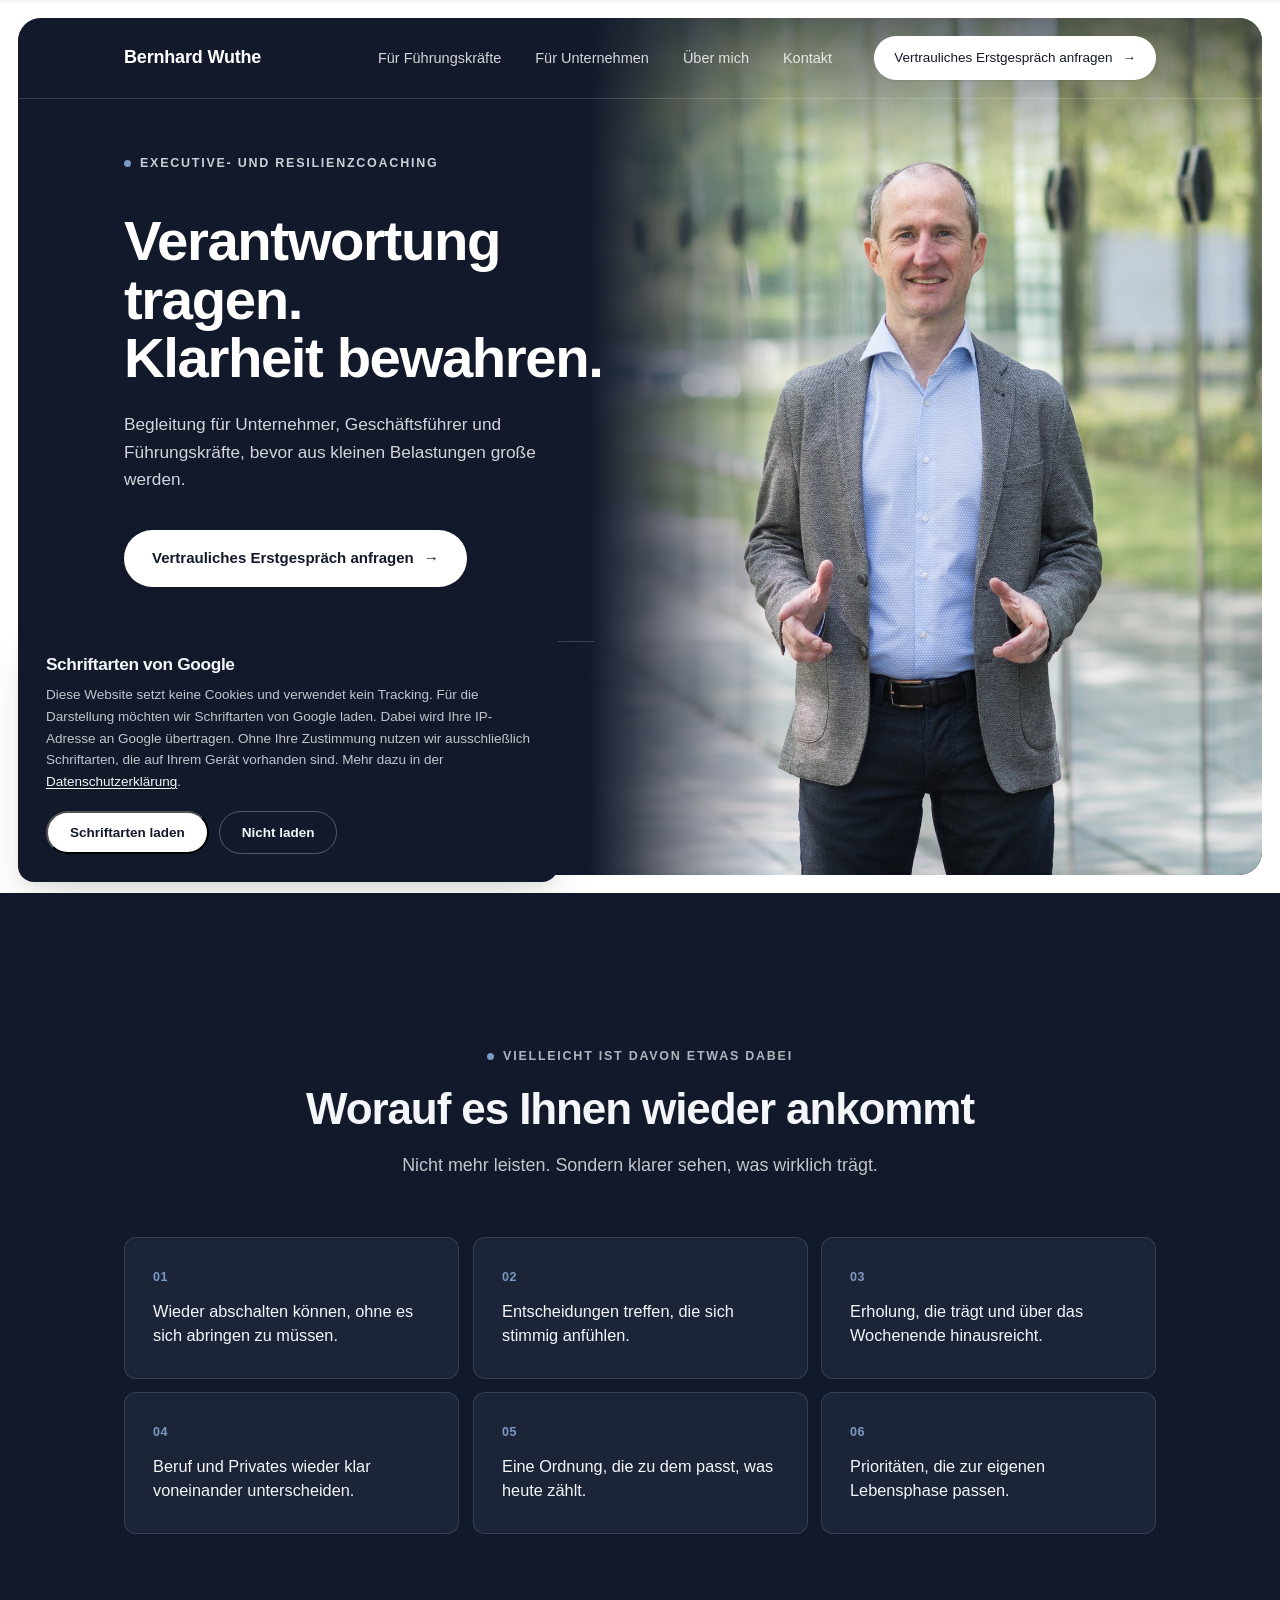
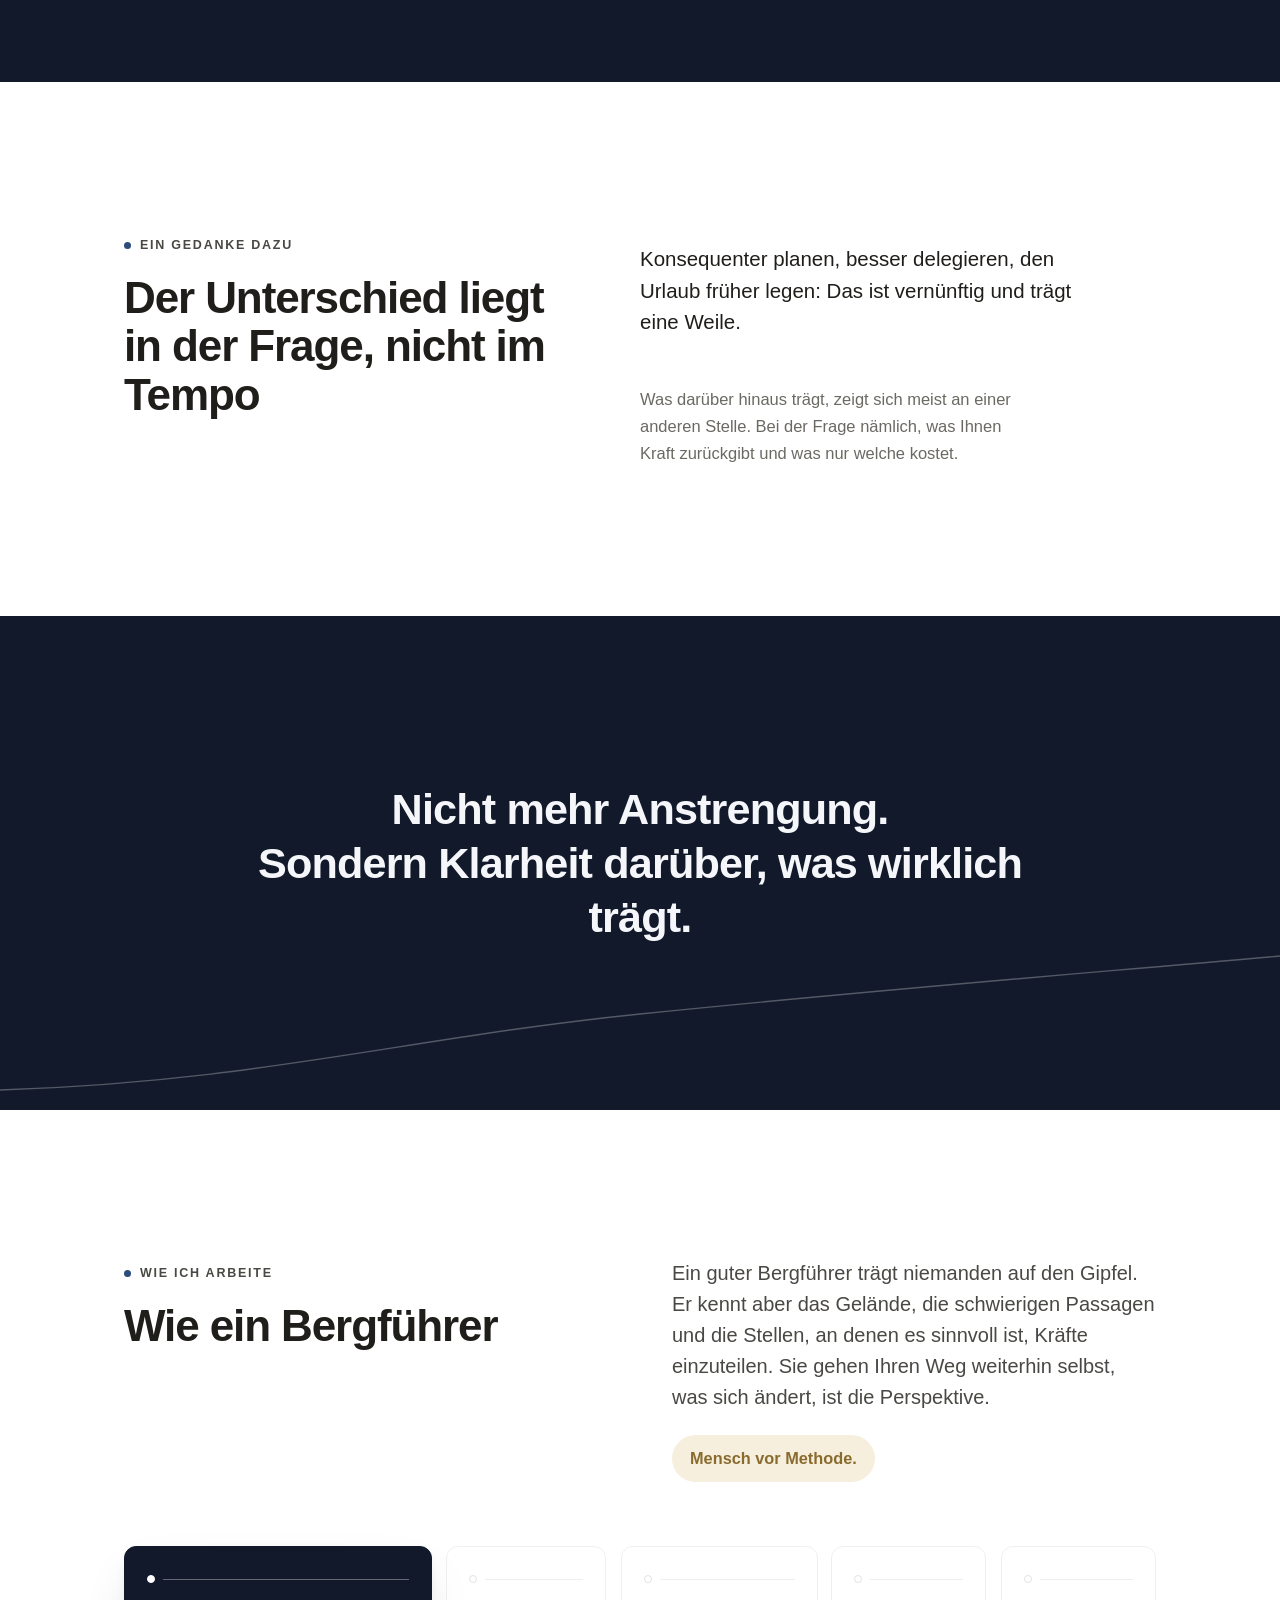
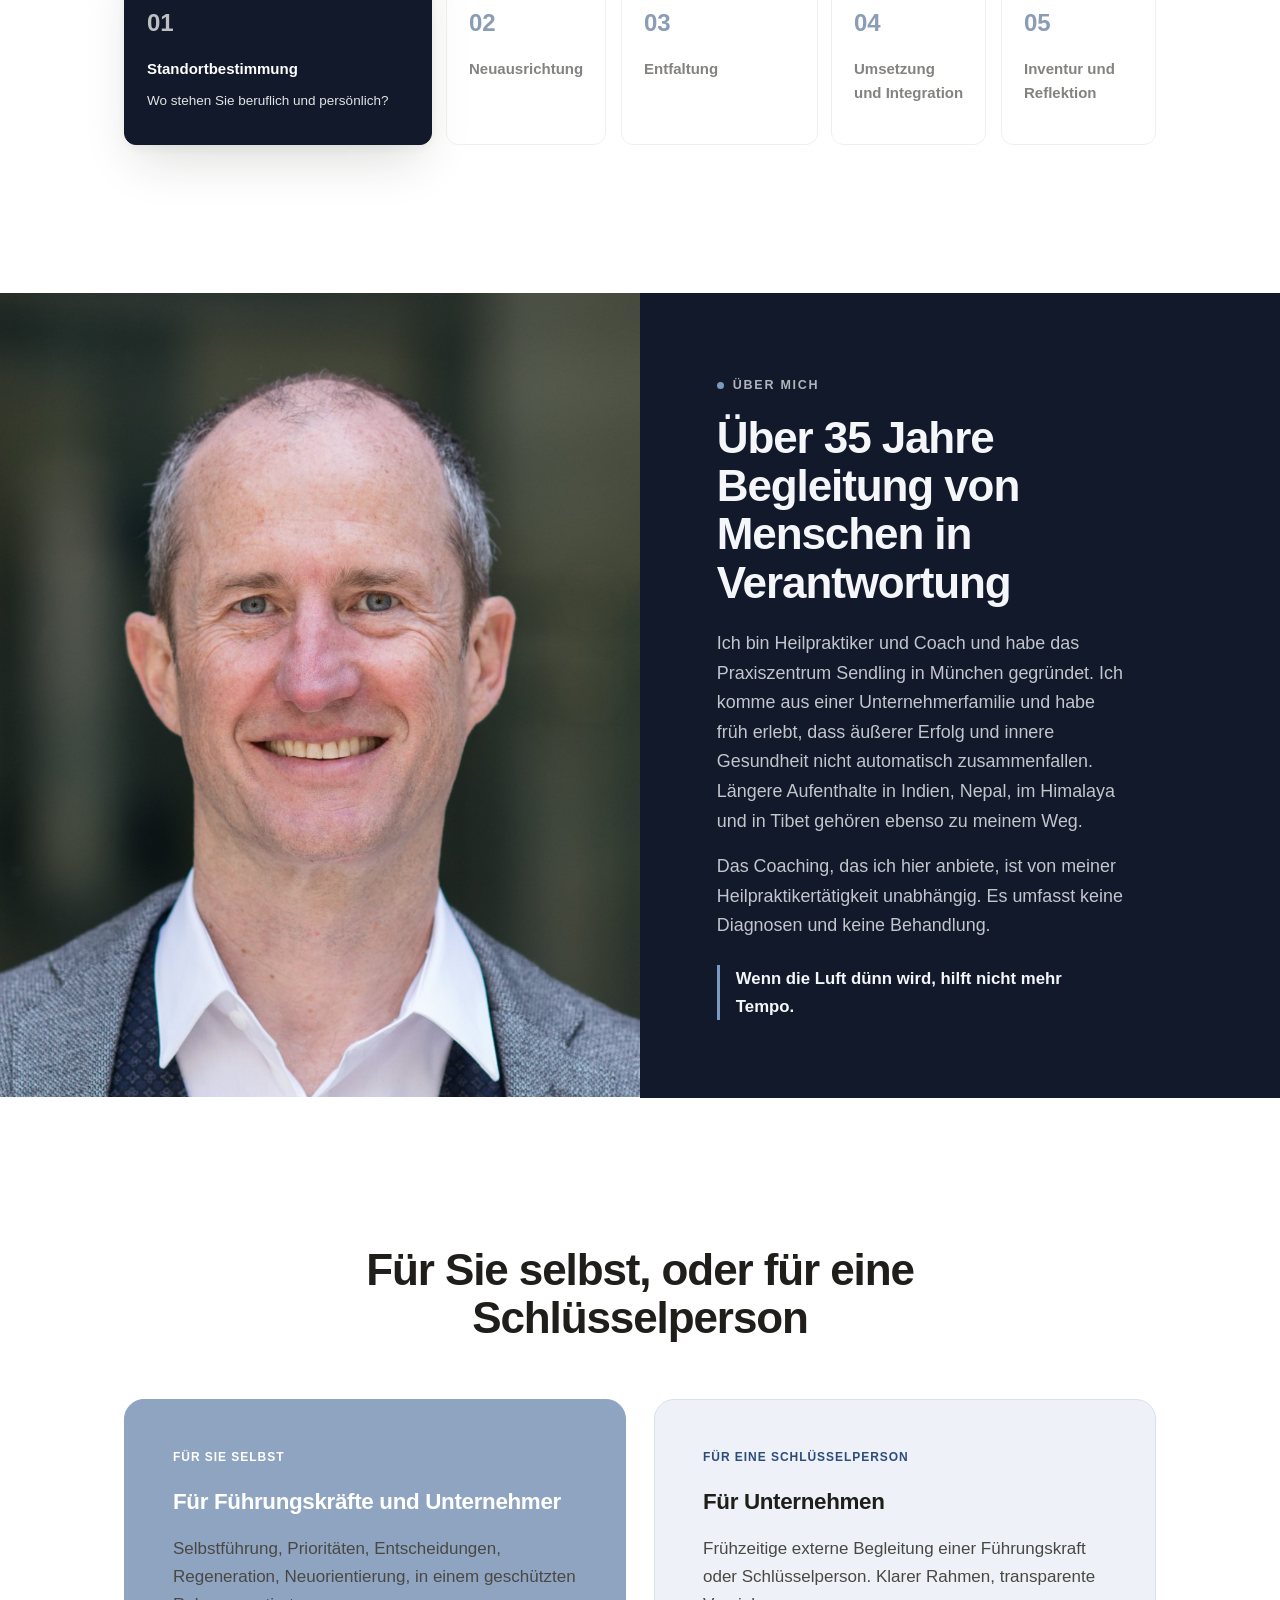
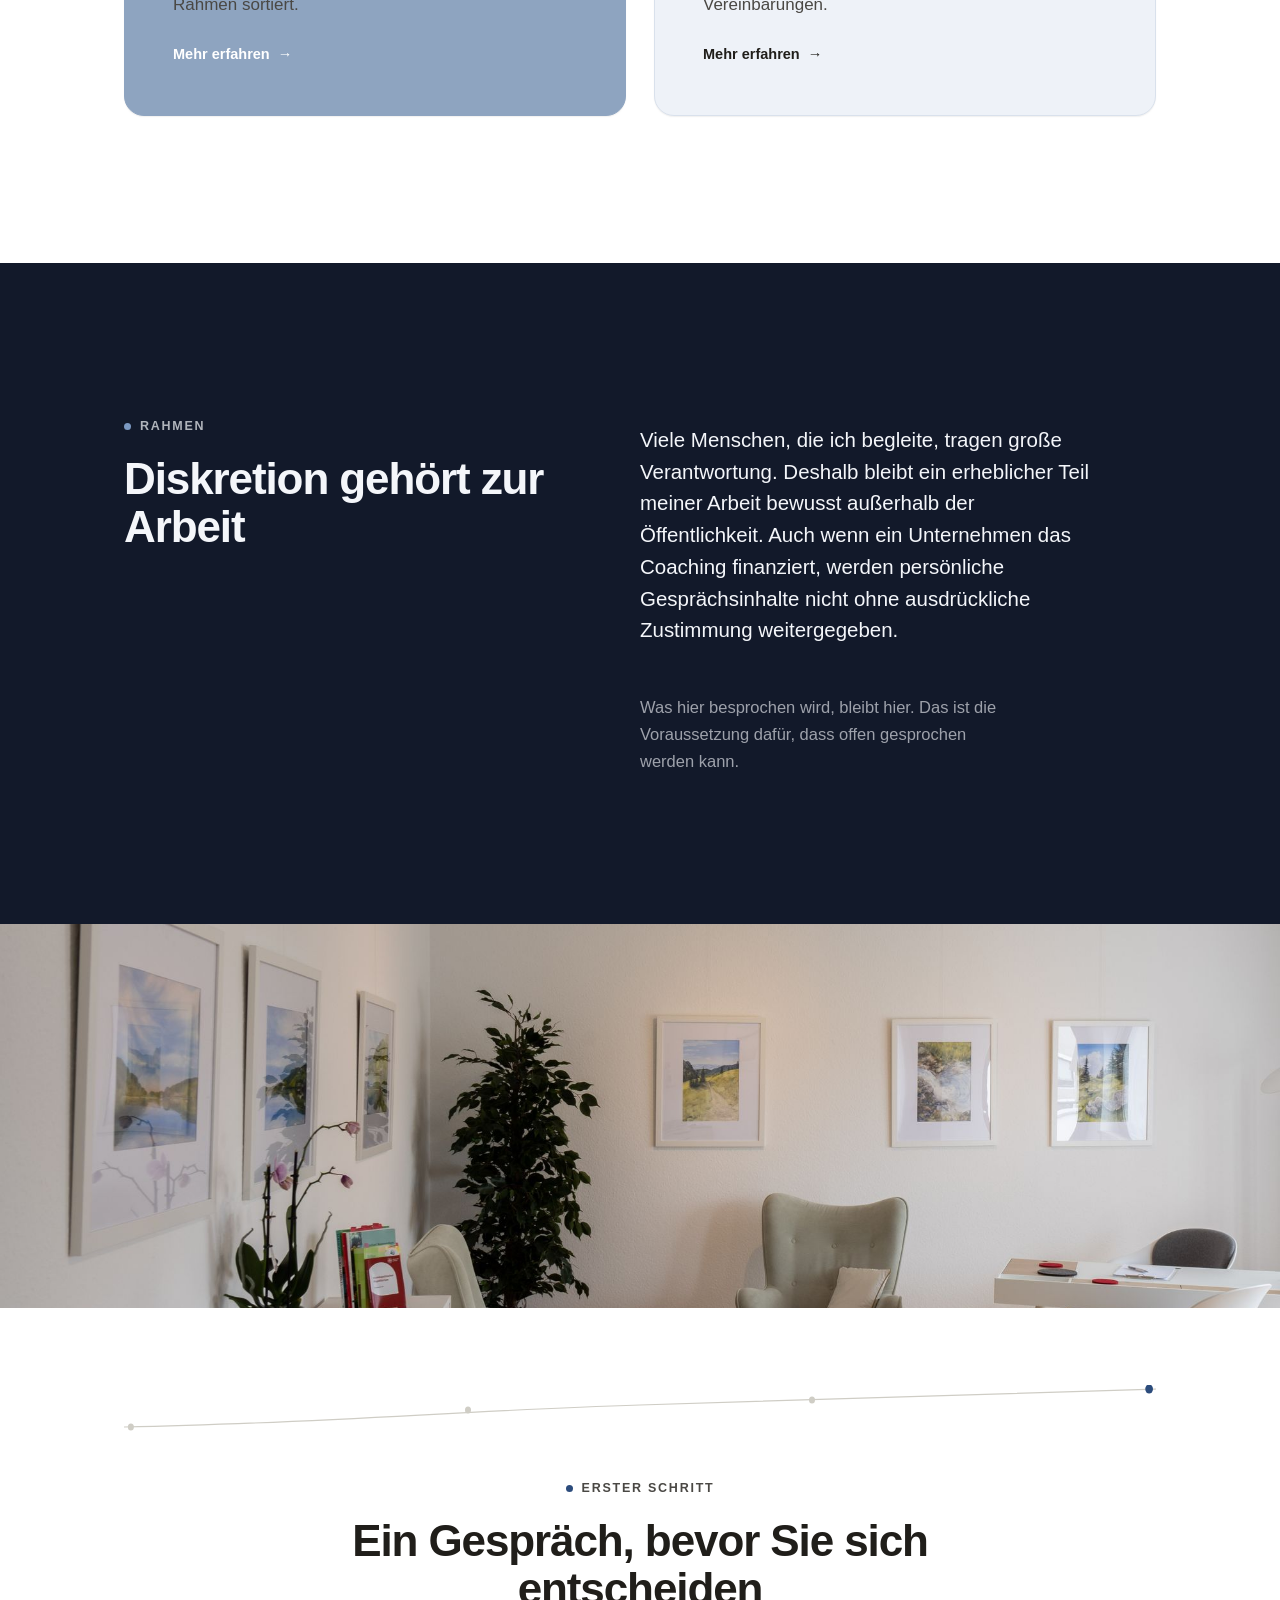
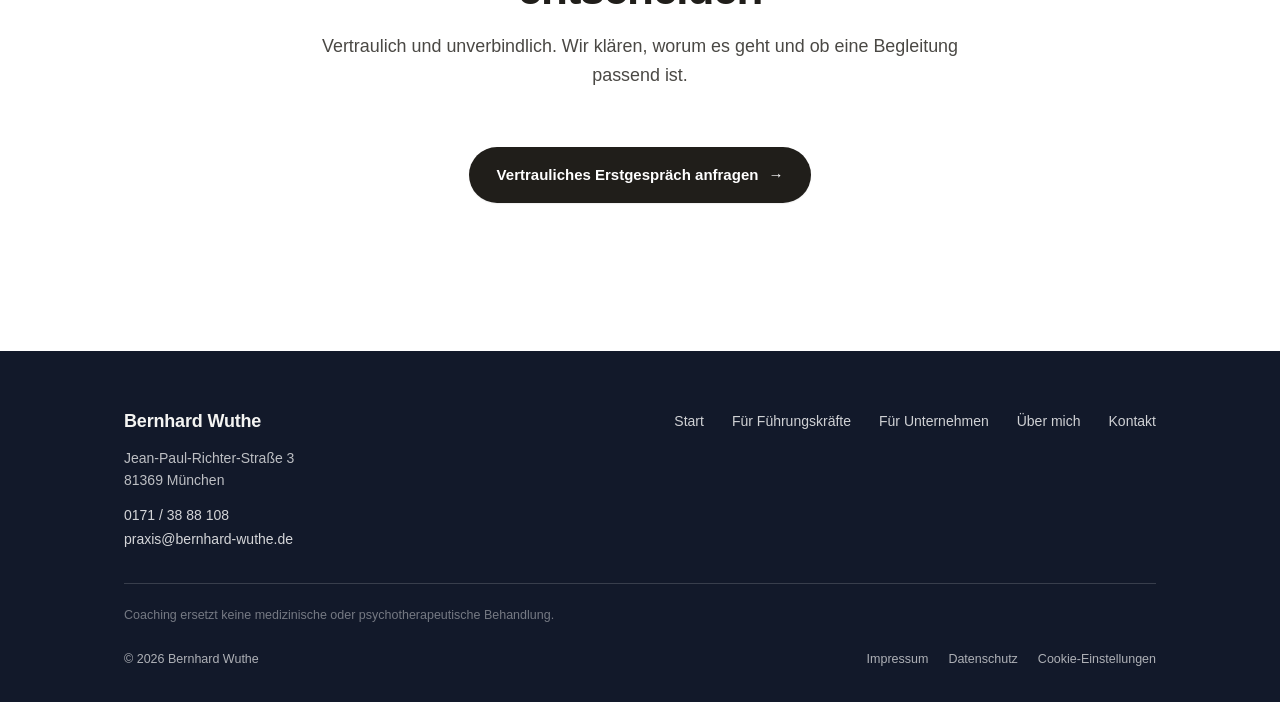
==== commit a1249680: "Eigene Domain bernhardwuthe.de statt der Netlify-Adresse verwenden sitemap.xml, robots.txt, alle can" ====
--- a/index.html
+++ b/index.html
@@ -5,9 +5,9 @@
 <meta name="viewport" content="width=device-width, initial-scale=1.0">
 <title>Bernhard Wuthe, Executive- und Resilienzcoaching</title>
 <meta name="description" content="Begleitung für Unternehmer, Geschäftsführer und Führungskräfte, bevor aus kleinen Belastungen große werden. Vertrauliches Erstgespräch.">
-<link rel="stylesheet" href="styles.css?v=55">
-
-<link rel="canonical" href="https://coachingbernhardwuthe.netlify.app/">
+<link rel="stylesheet" href="styles.css?v=49">
+
+<link rel="canonical" href="https://bernhardwuthe.de/">
 <link rel="icon" type="image/png" sizes="32x32" href="images/favicon-32.png">
 <link rel="icon" type="image/png" sizes="16x16" href="images/favicon-16.png">
 <link rel="apple-touch-icon" sizes="180x180" href="images/apple-touch-icon.png">
@@ -16,10 +16,10 @@
 <meta property="og:type" content="website">
 <meta property="og:site_name" content="Bernhard Wuthe">
 <meta property="og:locale" content="de_DE">
-<meta property="og:url" content="https://coachingbernhardwuthe.netlify.app/">
+<meta property="og:url" content="https://bernhardwuthe.de/">
 <meta property="og:title" content="Bernhard Wuthe, Executive- und Resilienzcoaching">
 <meta property="og:description" content="Begleitung für Unternehmer, Geschäftsführer und Führungskräfte, bevor aus kleinen Belastungen große werden. Vertrauliches Erstgespräch.">
-<meta property="og:image" content="https://coachingbernhardwuthe.netlify.app/images/og-bild.jpg">
+<meta property="og:image" content="https://bernhardwuthe.de/images/og-bild.jpg">
 <meta property="og:image:width" content="1200">
 <meta property="og:image:height" content="630">
 <meta property="og:image:alt" content="Bernhard Wuthe, Executive- und Resilienzcoaching in München">
@@ -66,17 +66,17 @@
       <div class="hero-stage-inner">
         <p class="kicker kicker--light">Executive- und Resilienzcoaching</p>
         <h1>Verantwortung tragen.<br>Klarheit bewahren.</h1>
-        <p class="hero-stage-sub">Begleitung für Unternehmer, Geschäftsführer und Führungskräfte, die Verantwortung bewusst gestalten, Klarheit gewinnen und ihren beruflichen wie persönlichen Weg tragfähig weiterentwickeln möchten.</p>
+        <p class="hero-stage-sub">Begleitung für Unternehmer, Geschäftsführer und Führungskräfte, bevor aus kleinen Belastungen große werden.</p>
         <a href="termin.html" class="btn btn--light">Vertrauliches Erstgespräch anfragen <span class="arrow">→</span></a>
 
         <div class="hero-stage-stats">
           <div class="hero-stat">
             <span class="hero-stat-num">35+</span>
-            <span class="hero-stat-label">Jahre Erfahrung in der Begleitung von Menschen</span>
+            <span class="hero-stat-label">Jahre Begleitung von Menschen in Verantwortung</span>
           </div>
           <div class="hero-stat">
-            <span class="hero-stat-num">1:1</span>
-            <span class="hero-stat-label">Persönliche Begleitung im vertraulichen Rahmen</span>
+            <span class="hero-stat-num">100%</span>
+            <span class="hero-stat-label">Vertraulich und unverbindlich</span>
           </div>
         </div>
       </div>
@@ -94,17 +94,17 @@
   <section class="section section--dark" id="wiedererkennung">
     <div class="container">
       <div class="section-head center">
-        <p class="kicker">VIELLEICHT KOMMT IHNEN DAVON ETWAS BEKANNT VOR</p>
-        <h2>Manches verändert sich, ohne dass es gleich auffällt.</h2>
-        <p class="lede">Vieles läuft weiterhin gut. Und trotzdem kann es sinnvoll sein, die eigene Situation von Zeit zu Zeit bewusst zu überprüfen.</p>
+        <p class="kicker">Vielleicht ist davon etwas dabei</p>
+        <h2>Worauf es Ihnen wieder ankommt</h2>
+        <p class="lede">Nicht mehr leisten. Sondern klarer sehen, was wirklich trägt.</p>
       </div>
       <div class="recognition-list">
-        <div class="recognition-item"><span class="num">01</span>Verantwortung nimmt mehr Raum ein als früher.</div>
-        <div class="recognition-item"><span class="num">02</span>Abschalten gelingt nicht mehr so selbstverständlich wie früher.</div>
-        <div class="recognition-item"><span class="num">03</span>Entscheidungen kosten spürbar mehr Aufmerksamkeit.</div>
-        <div class="recognition-item"><span class="num">04</span>Berufliches und Privates greifen zunehmend ineinander.</div>
-        <div class="recognition-item"><span class="num">05</span>Vieles läuft gut – und trotzdem entsteht der Wunsch, etwas neu zu ordnen.</div>
-        <div class="recognition-item"><span class="num">06</span>Ein neuer beruflicher oder persönlicher Abschnitt zeichnet sich ab.</div>
+        <div class="recognition-item"><span class="num">01</span>Wieder abschalten können, ohne es sich abringen zu müssen.</div>
+        <div class="recognition-item"><span class="num">02</span>Entscheidungen treffen, die sich stimmig anfühlen.</div>
+        <div class="recognition-item"><span class="num">03</span>Erholung, die trägt und über das Wochenende hinausreicht.</div>
+        <div class="recognition-item"><span class="num">04</span>Beruf und Privates wieder klar voneinander unterscheiden.</div>
+        <div class="recognition-item"><span class="num">05</span>Eine Ordnung, die zu dem passt, was heute zählt.</div>
+        <div class="recognition-item"><span class="num">06</span>Prioritäten, die zur eigenen Lebensphase passen.</div>
     </div>
   </section>
 
@@ -117,8 +117,8 @@
           <h2>Der Unterschied liegt in der Frage, nicht im Tempo</h2>
         </div>
         <div class="text-split-body">
-          <p class="lede-lead">Konsequenter planen, besser delegieren, Abläufe optimieren – das kann sinnvoll sein. Entscheidend ist jedoch, ob damit nur das bisherige Modell effizienter wird oder ob es noch zu dem passt, was heute wichtig ist.</p>
-          <p class="lede-support">Coaching schafft Raum, innezuhalten, zu reflektieren und zu überprüfen: Was trägt weiterhin? Was kostet unnötig Kraft? Was soll bleiben – und was soll sich verändern?</p>
+          <p class="lede-lead">Konsequenter planen, besser delegieren, den Urlaub früher legen: Das ist vernünftig und trägt eine Weile.</p>
+          <p class="lede-support">Was darüber hinaus trägt, zeigt sich meist an einer anderen Stelle. Bei der Frage nämlich, was Ihnen Kraft zurückgibt und was nur welche kostet.</p>
         </div>
       </div>
     </div>
@@ -129,7 +129,7 @@
     <span class="motif-path motif-path--light" aria-hidden="true"></span>
     <div class="container">
       <blockquote>
-        Nicht noch mehr Anstrengung.<br>Sondern Klarheit darüber, was wirklich trägt.
+        Nicht mehr Anstrengung.<br>Sondern Klarheit darüber, was wirklich trägt.
       </blockquote>
     </div>
   </section>
@@ -143,8 +143,7 @@
           <h2>Wie ein Bergführer</h2>
         </div>
         <div>
-          <p class="method-quote">Ein guter Bergführer trägt niemanden auf den Gipfel. Er kennt das Gelände, erkennt schwierige Passagen und weiß, wann es sinnvoll ist, Tempo, Richtung und Kräfteverteilung zu überprüfen. Sie gehen Ihren Weg selbst. Meine Aufgabe ist es, Orientierung zu geben, Fragen zu stellen und einen klaren Prozessrahmen zu halten.</p>
-          <p class="method-quote">Dabei geht es nicht nur darum, bisherige Strategien zu verbessern, sondern klarer wahrzunehmen, was für Sie heute wirklich stimmig ist – und daraus bewusste Entscheidungen und tragfähige Veränderungen entstehen zu lassen.</p>
+          <p class="method-quote">Ein guter Bergführer trägt niemanden auf den Gipfel. Er kennt aber das Gelände, die schwierigen Passagen und die Stellen, an denen es sinnvoll ist, Kräfte einzuteilen. Sie gehen Ihren Weg weiterhin selbst, was sich ändert, ist die Perspektive.</p>
           <span class="method-highlight">Mensch vor Methode.</span>
         </div>
       </div>
@@ -193,12 +192,9 @@
     <div class="split-panel-content">
       <div class="split-panel-inner">
         <p class="kicker">Über mich</p>
-        <h2 style="margin-bottom:22px;">Über 35 Jahre Erfahrung – und ein eigener Weg</h2>
-        <p class="lede">Ich bin Heilpraktiker und Coach sowie Gründer und Leiter des interdisziplinär aufgestellten Praxiszentrums Sendling in München. Seit mehr als 35 Jahren begleite ich Menschen in unterschiedlichen Lebens- und Veränderungsphasen. Heute richtet sich meine Coachingarbeit besonders an Unternehmer, Geschäftsführer und Führungskräfte.</p>
-        <p class="lede" style="margin-top:16px;">Ich komme aus einer Unternehmerfamilie und habe früh erlebt, dass äußerer Erfolg und innere Stimmigkeit nicht automatisch zusammenfallen. Eigene berufliche und persönliche Veränderungen sowie längere Aufenthalte in Indien, Nepal, im Himalaya und in Tibet haben meinen Blick auf Verantwortung, Selbstführung und die Frage geprägt, was im Leben wirklich trägt.</p>
-        <p class="lede" style="margin-top:16px;">Mich interessiert dabei nicht, wie Menschen ihre bisherigen Muster immer weiter optimieren. Mich interessiert, wie sie klarer wahrnehmen können, was für sie heute stimmig ist – und daraus bewusste Entscheidungen für ihr berufliches und persönliches Leben treffen.</p>
-        <p class="lede" style="margin-top:16px;">Meine Coachingarbeit ist von meiner heilpraktischen Tätigkeit klar getrennt.</p>
-        <p class="lede" style="margin-top:16px;">Das Coaching, das ich hier anbiete, ist von meiner Heilpraktikertätigkeit unabhängig. Es umfasst keine Diagnosen und keine Behandlung.</p>
+        <h2 style="margin-bottom:22px;">Über 35 Jahre Begleitung von Menschen in Verantwortung</h2>
+        <p class="lede">Ich bin Heilpraktiker und Coach und habe das Praxiszentrum Sendling in München gegründet. Ich komme aus einer Unternehmerfamilie und habe früh erlebt, dass äußerer Erfolg und innere Gesundheit nicht automatisch zusammenfallen. Längere Aufenthalte in Indien, Nepal, im Himalaya und in Tibet gehören ebenso zu meinem Weg.</p>
+          <p class="lede" style="margin-top:16px;">Das Coaching, das ich hier anbiete, ist von meiner Heilpraktikertätigkeit unabhängig. Es umfasst keine Diagnosen und keine Behandlung.</p>
         <span class="about-highlight">Wenn die Luft dünn wird, hilft nicht mehr Tempo.</span>
       </div>
     </div>
@@ -208,19 +204,19 @@
   <section class="section">
     <div class="container">
       <div class="section-head center">
-        <h2>Für Sie selbst – oder für eine Schlüsselperson</h2>
+        <h2>Für Sie selbst, oder für eine Schlüsselperson</h2>
       </div>
       <div class="paths">
         <div class="path-card path-card--primary">
           <p class="path-eyebrow">Für Sie selbst</p>
           <h3>Für Führungskräfte und Unternehmer</h3>
-          <p>Selbstführung, Prioritäten, Entscheidungen, Regeneration und Neuorientierung – in einem geschützten Rahmen reflektieren und neu ausrichten.</p>
+          <p>Selbstführung, Prioritäten, Entscheidungen, Regeneration, Neuorientierung, in einem geschützten Rahmen sortiert.</p>
           <a href="fuehrungskraefte.html" class="path-link">Mehr erfahren <span class="arrow">→</span></a>
         </div>
         <div class="path-card path-card--secondary">
           <p class="path-eyebrow">Für eine Schlüsselperson</p>
           <h3>Für Unternehmen</h3>
-          <p>Frühzeitige externe Begleitung einer Führungskraft oder Schlüsselperson – mit klarem Rahmen, transparenten Vereinbarungen und einem vertraulichen Raum für die persönliche Begleitung.</p>
+          <p>Frühzeitige externe Begleitung einer Führungskraft oder Schlüsselperson. Klarer Rahmen, transparente Vereinbarungen.</p>
           <a href="unternehmen.html" class="path-link">Mehr erfahren <span class="arrow">→</span></a>
         </div>
       </div>
@@ -236,8 +232,8 @@
           <h2>Diskretion gehört zur Arbeit</h2>
         </div>
         <div class="text-split-body">
-          <p class="lede-lead">Viele Menschen, die ich begleite, tragen große Verantwortung. Damit offen gesprochen werden kann, braucht es einen geschützten Rahmen. Auch wenn ein Unternehmen das Coaching finanziert, werden persönliche Gesprächsinhalte nicht ohne ausdrückliche Zustimmung weitergegeben.</p>
-          <p class="lede-support">Welche organisatorischen Informationen gegebenenfalls an einen Auftraggeber zurückfließen, wird vorab transparent vereinbart. Der persönliche Gesprächsraum bleibt davon getrennt.</p>
+          <p class="lede-lead">Viele Menschen, die ich begleite, tragen große Verantwortung. Deshalb bleibt ein erheblicher Teil meiner Arbeit bewusst außerhalb der Öffentlichkeit. Auch wenn ein Unternehmen das Coaching finanziert, werden persönliche Gesprächsinhalte nicht ohne ausdrückliche Zustimmung weitergegeben.</p>
+          <p class="lede-support">Was hier besprochen wird, bleibt hier. Das ist die Voraussetzung dafür, dass offen gesprochen werden kann.</p>
         </div>
       </div>
     </div>
@@ -262,7 +258,7 @@
       <div class="section-head center">
         <p class="kicker">Erster Schritt</p>
         <h2>Ein Gespräch, bevor Sie sich entscheiden</h2>
-        <p class="lede">Vertraulich und unverbindlich. Wir sprechen über Ihre Situation und klären, ob eine Begleitung sinnvoll ist und welcher Rahmen passen könnte.</p>
+        <p class="lede">Vertraulich und unverbindlich. Wir klären, worum es geht und ob eine Begleitung passend ist.</p>
       </div>
       <a href="termin.html" class="btn btn--primary">Vertrauliches Erstgespräch anfragen <span class="arrow">→</span></a>
     </div>
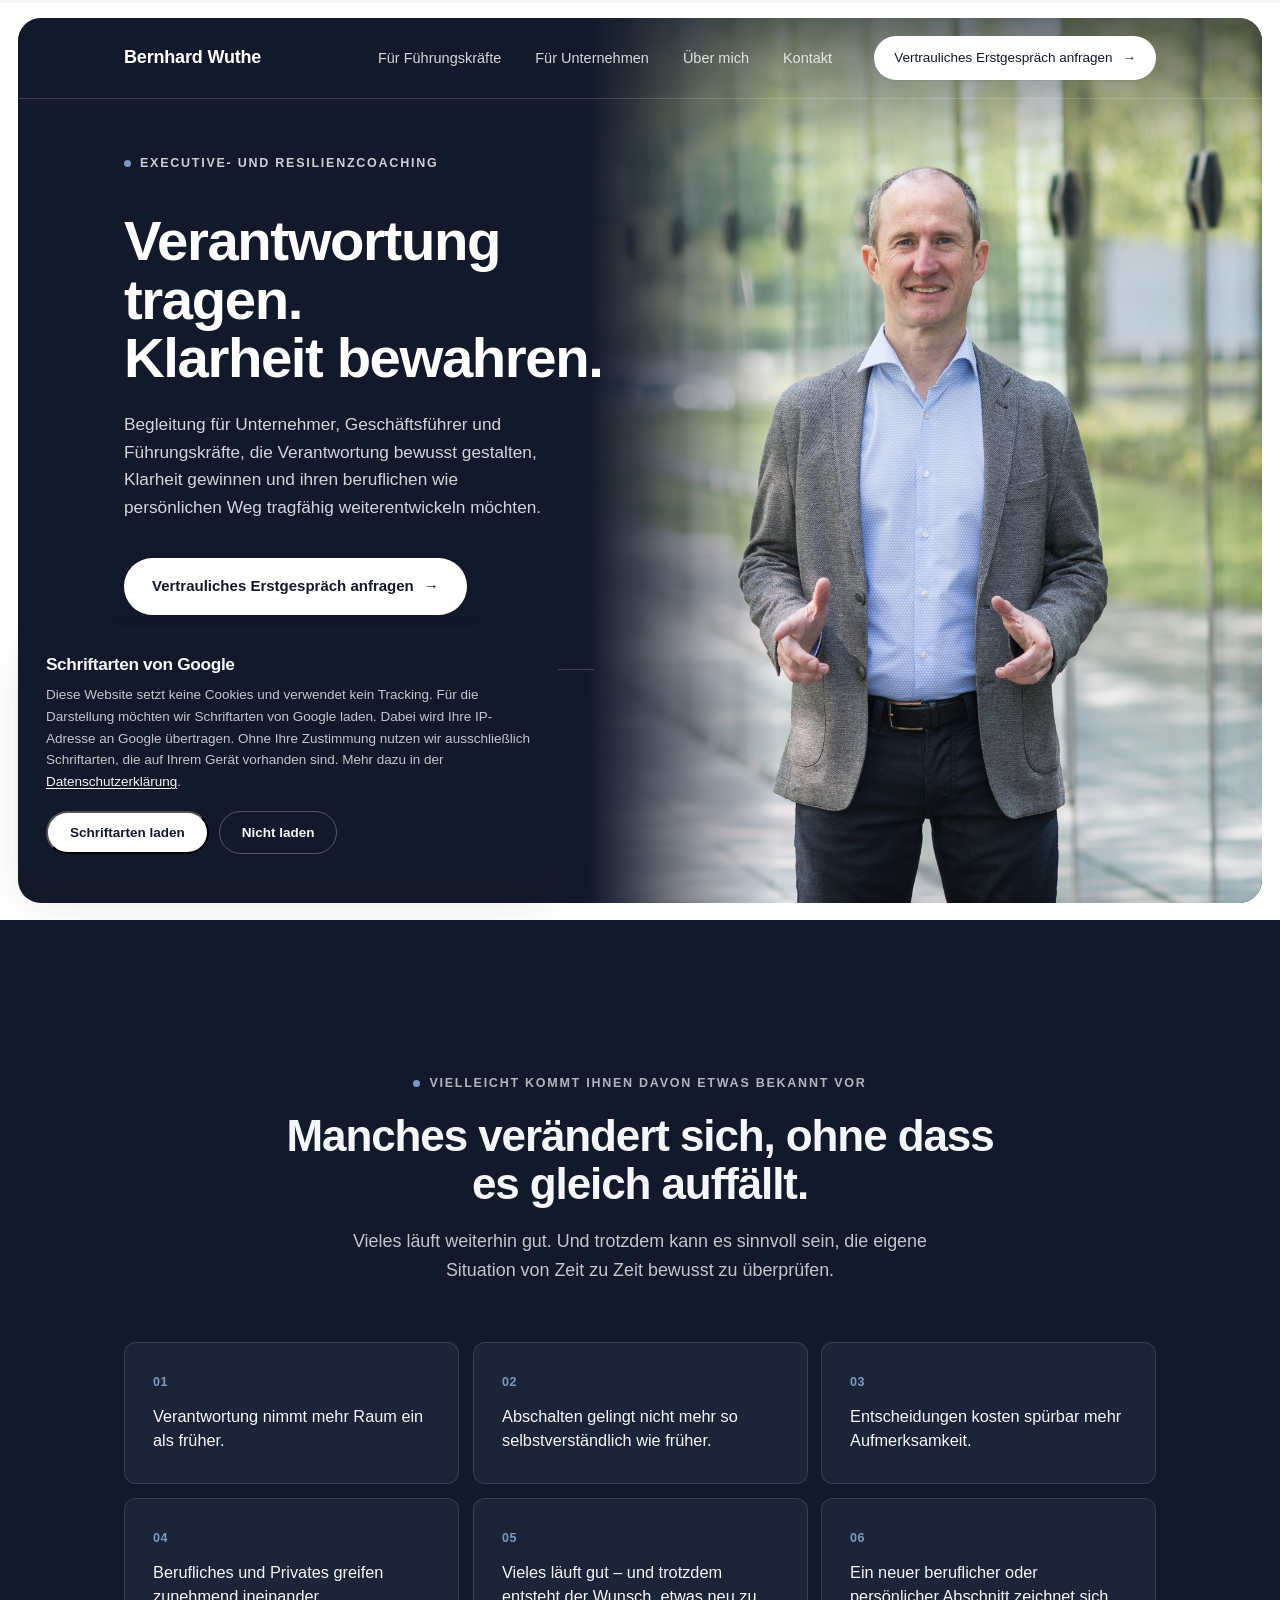
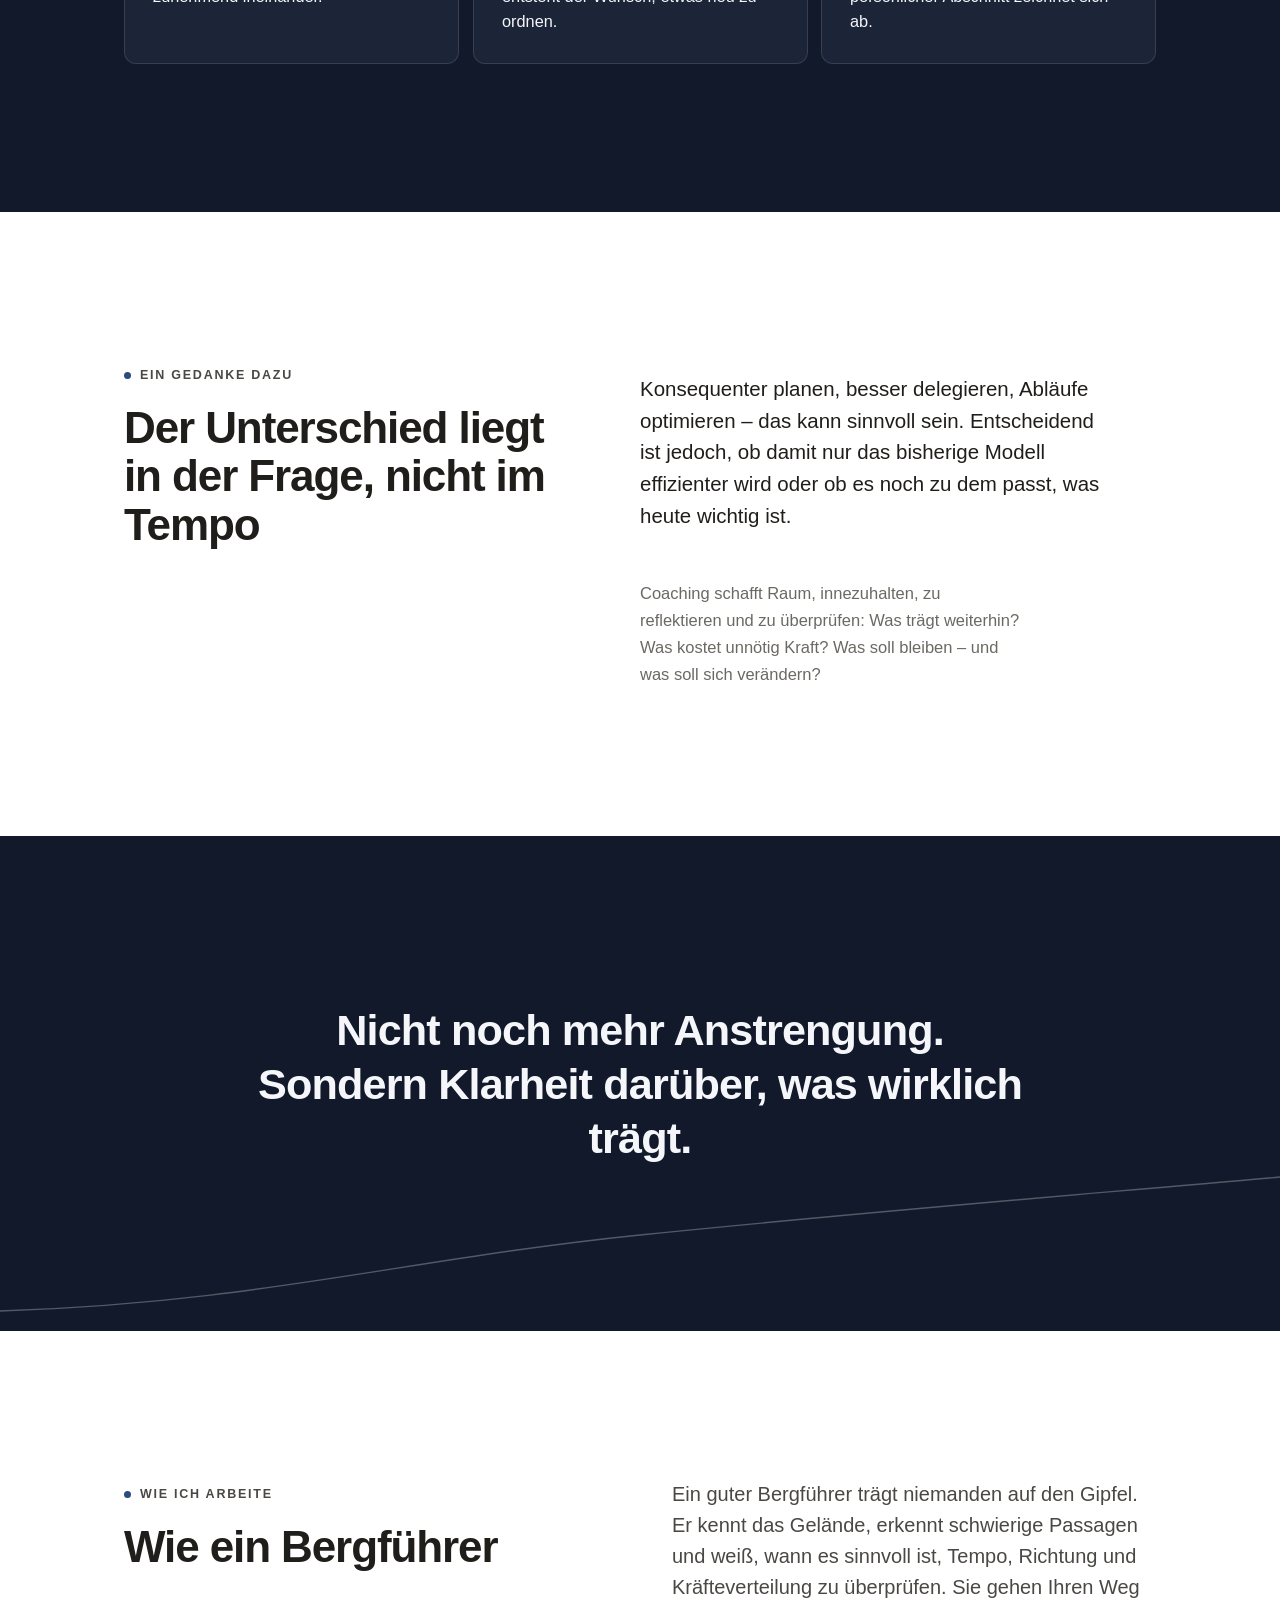
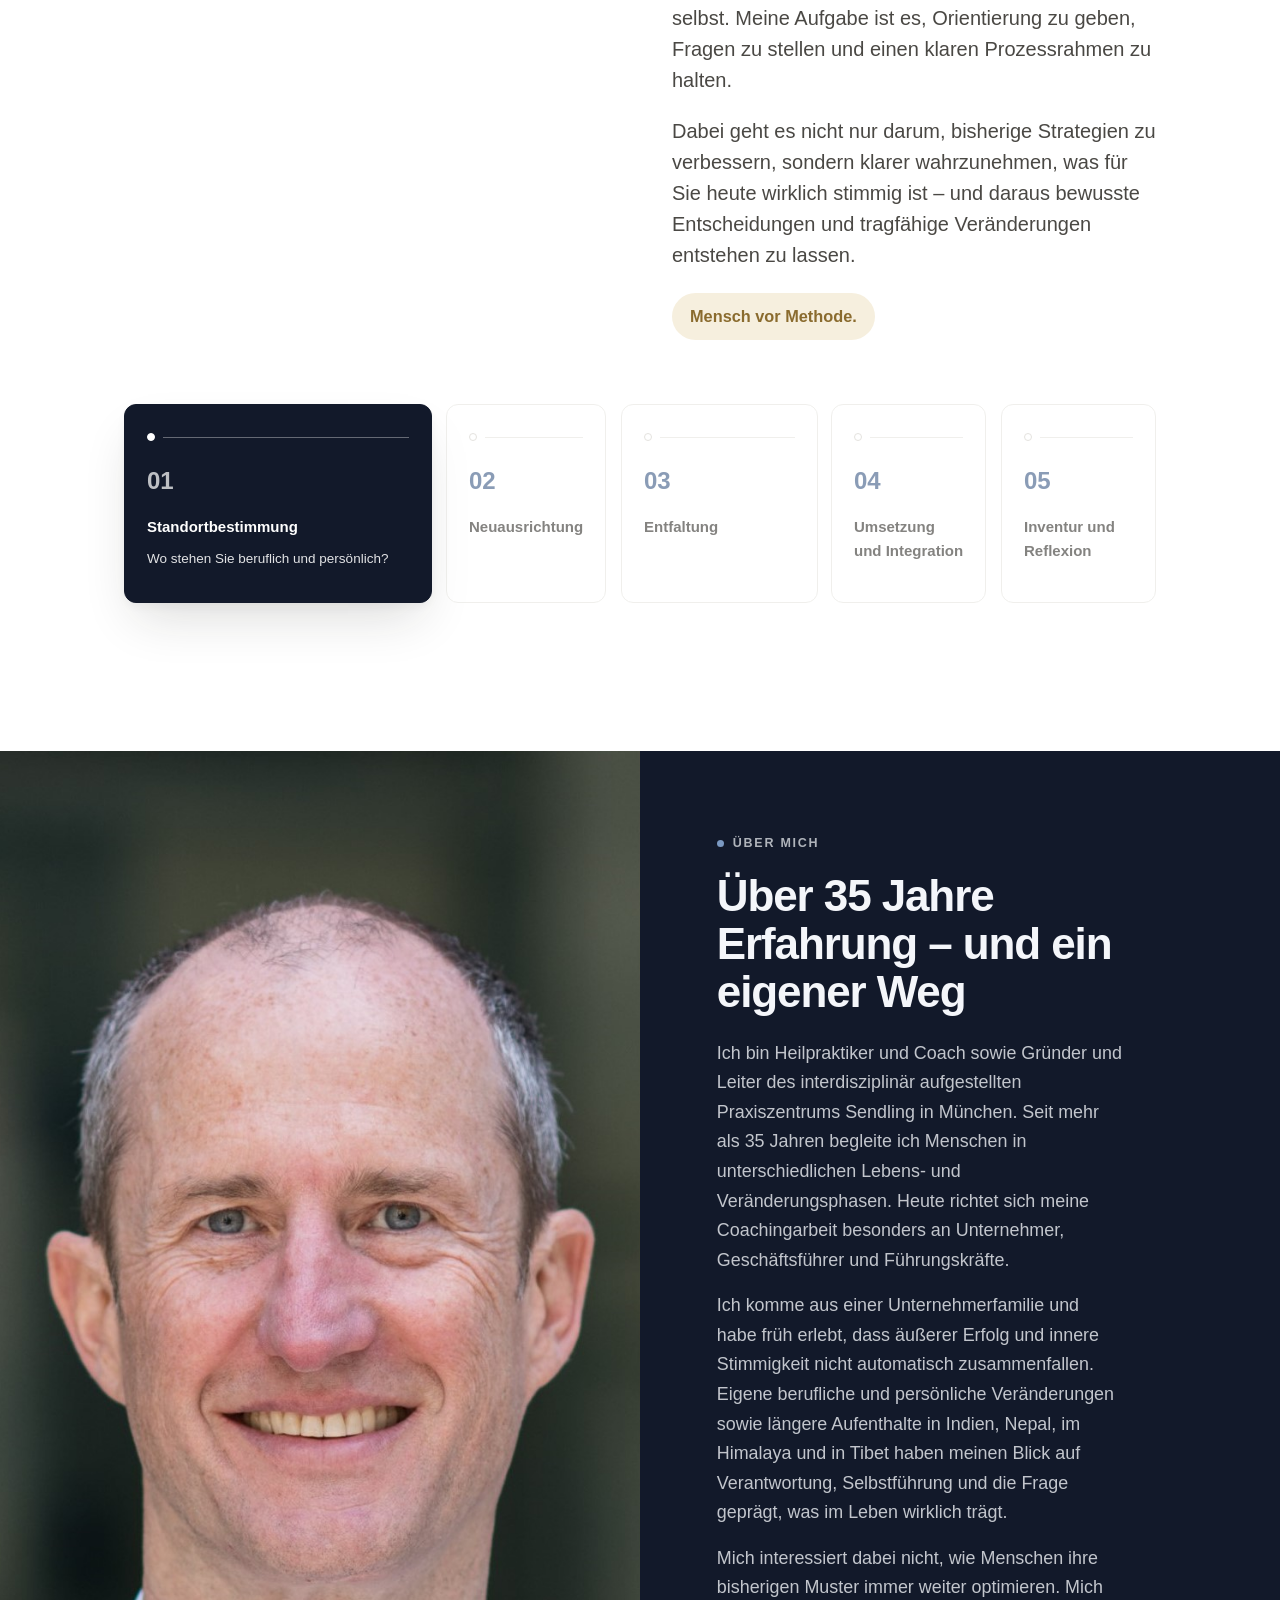
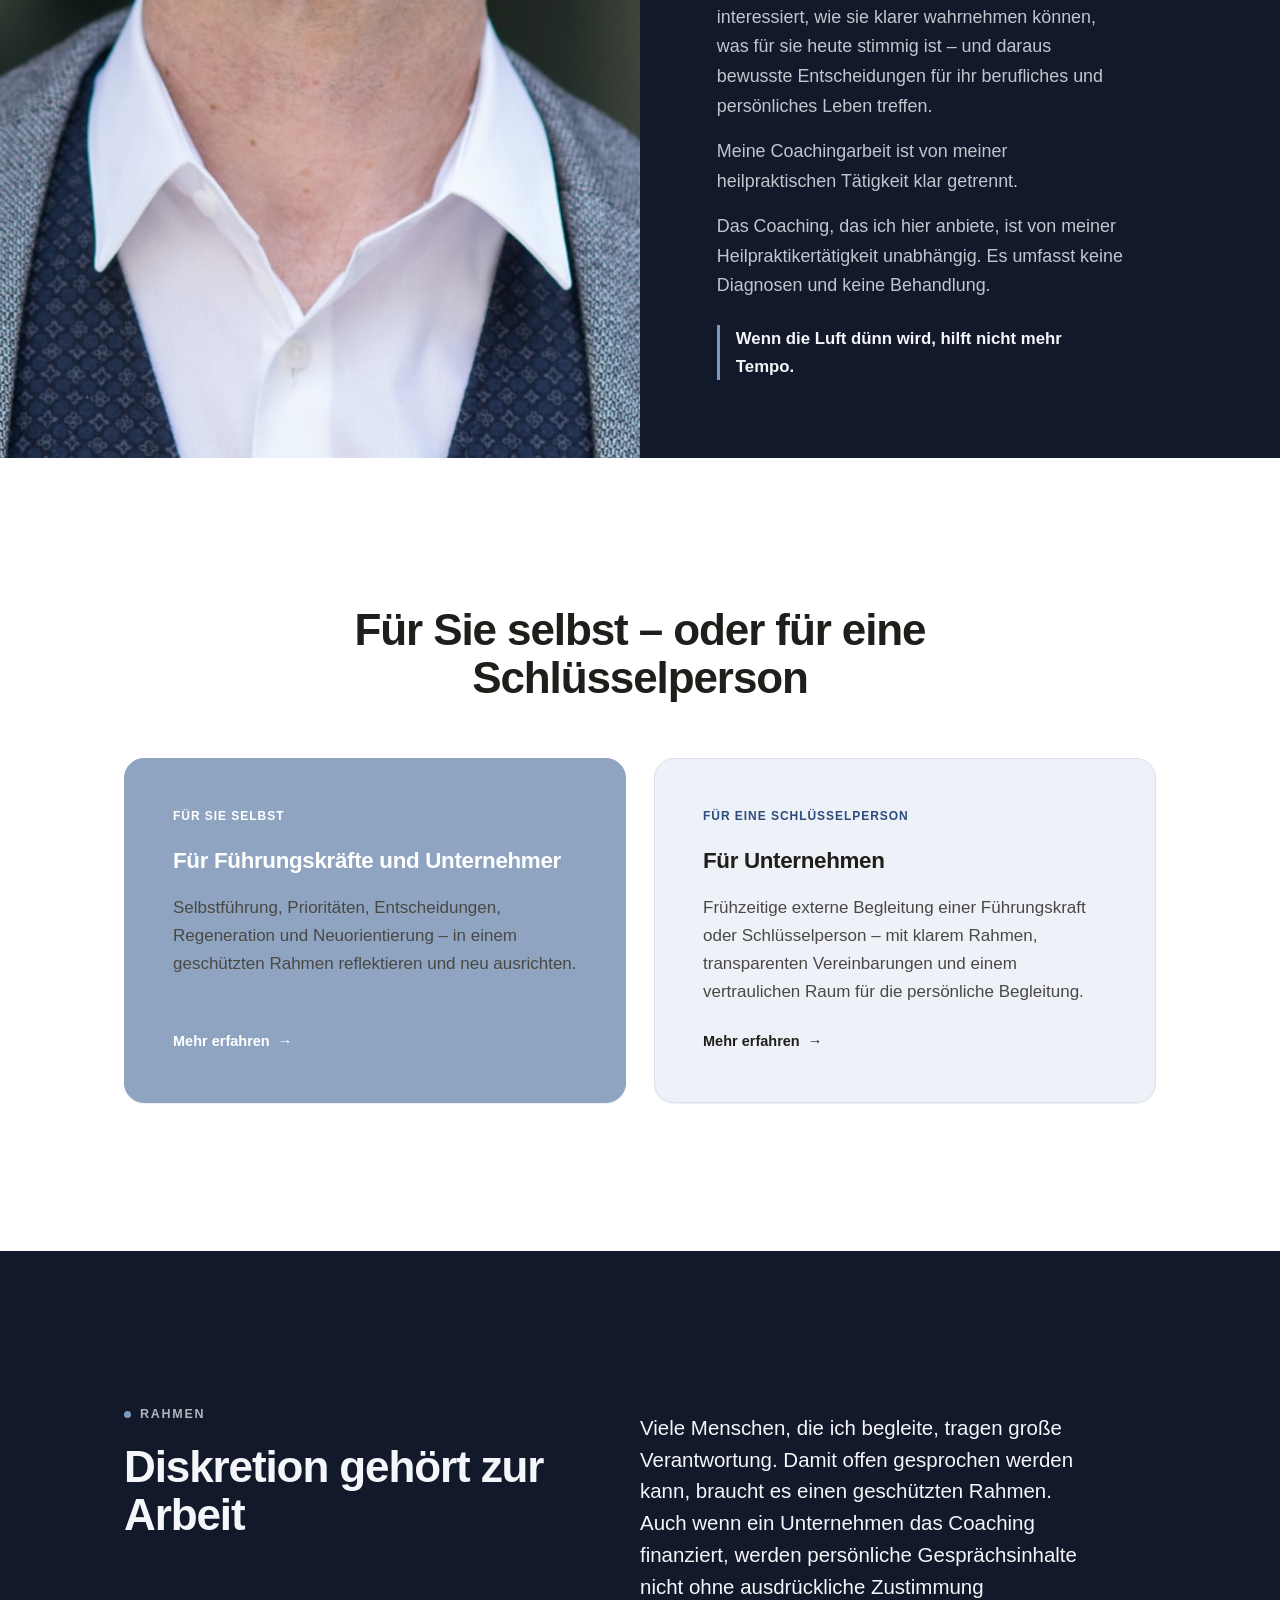
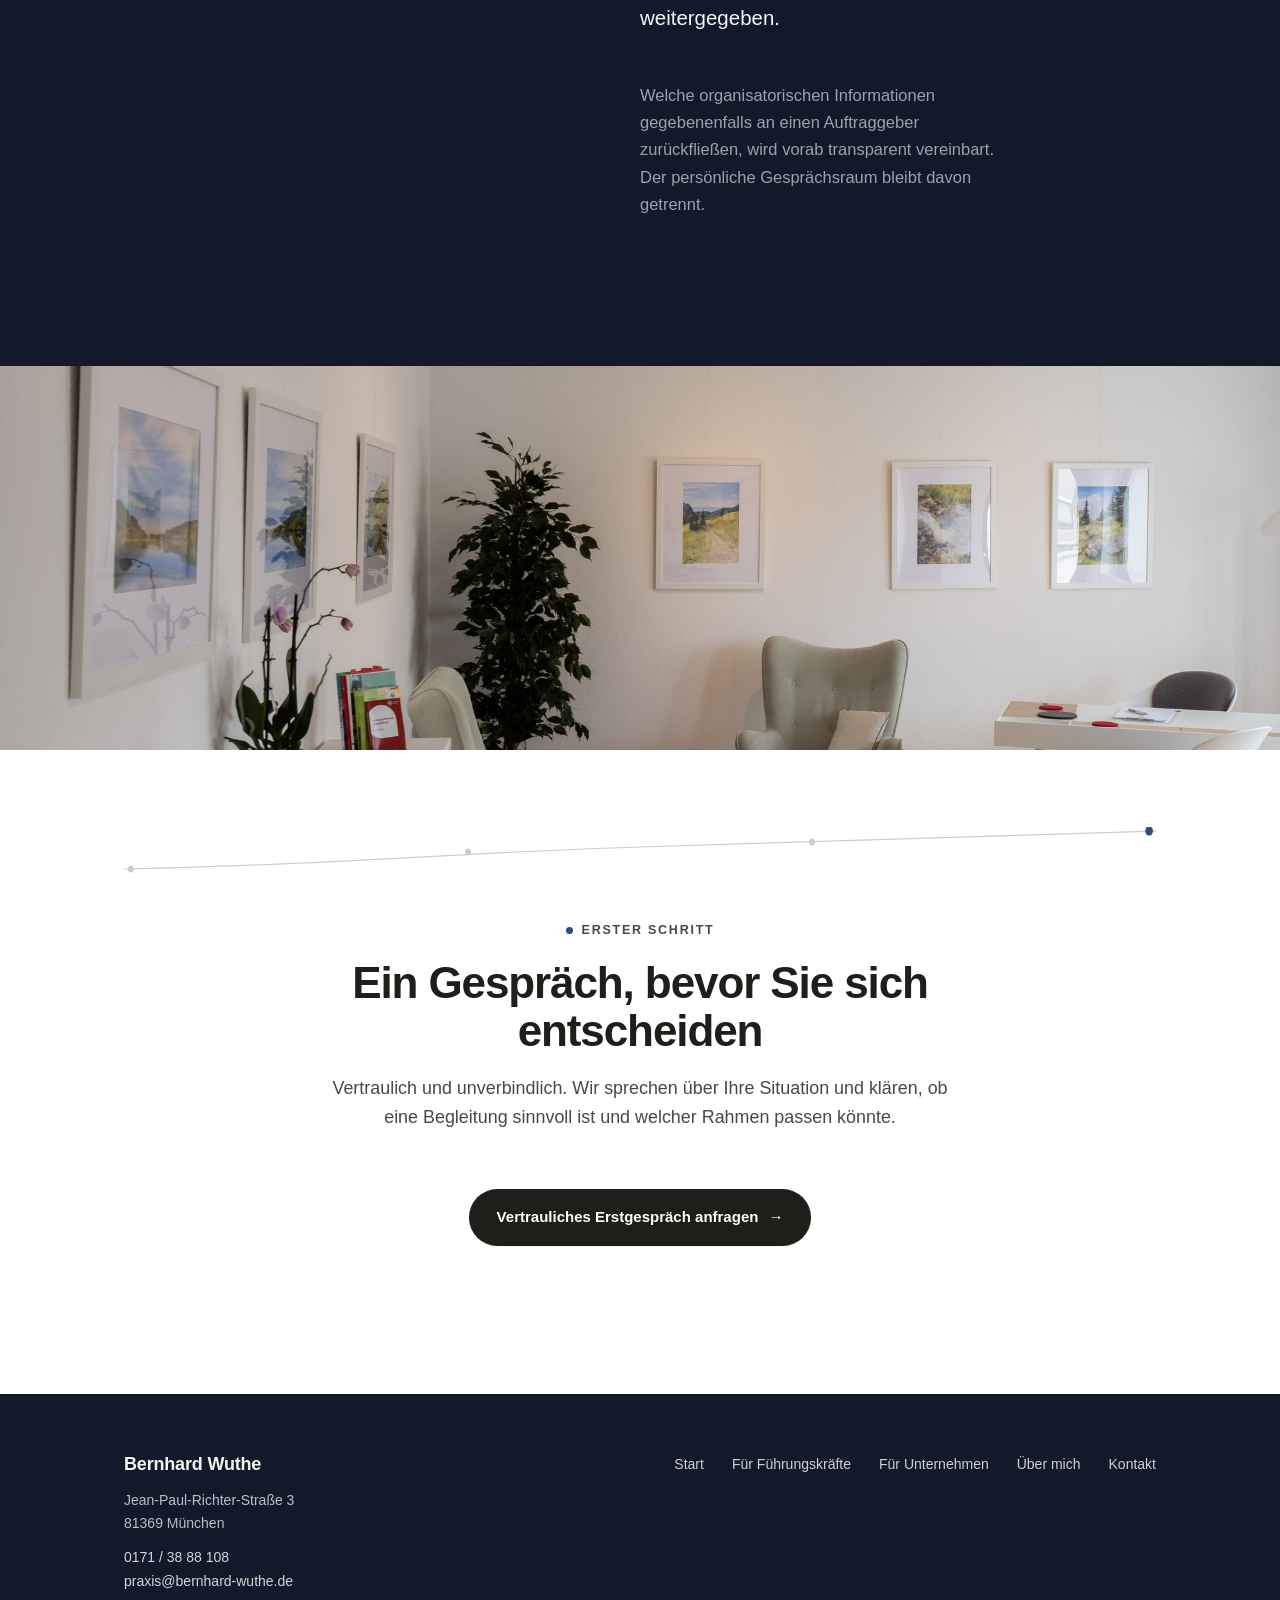
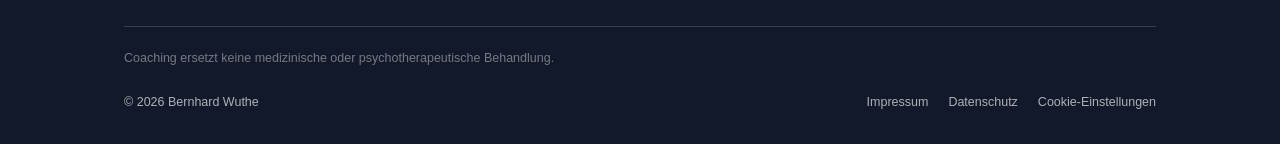
==== commit 0723b0c1: "Schreibweise Reflexion korrigiert" ====
--- a/index.html
+++ b/index.html
@@ -5,9 +5,9 @@
 <meta name="viewport" content="width=device-width, initial-scale=1.0">
 <title>Bernhard Wuthe, Executive- und Resilienzcoaching</title>
 <meta name="description" content="Begleitung für Unternehmer, Geschäftsführer und Führungskräfte, bevor aus kleinen Belastungen große werden. Vertrauliches Erstgespräch.">
-<link rel="stylesheet" href="styles.css?v=49">
-
-<link rel="canonical" href="https://bernhardwuthe.de/">
+<link rel="stylesheet" href="styles.css?v=55">
+
+<link rel="canonical" href="https://coachingbernhardwuthe.netlify.app/">
 <link rel="icon" type="image/png" sizes="32x32" href="images/favicon-32.png">
 <link rel="icon" type="image/png" sizes="16x16" href="images/favicon-16.png">
 <link rel="apple-touch-icon" sizes="180x180" href="images/apple-touch-icon.png">
@@ -16,10 +16,10 @@
 <meta property="og:type" content="website">
 <meta property="og:site_name" content="Bernhard Wuthe">
 <meta property="og:locale" content="de_DE">
-<meta property="og:url" content="https://bernhardwuthe.de/">
+<meta property="og:url" content="https://coachingbernhardwuthe.netlify.app/">
 <meta property="og:title" content="Bernhard Wuthe, Executive- und Resilienzcoaching">
 <meta property="og:description" content="Begleitung für Unternehmer, Geschäftsführer und Führungskräfte, bevor aus kleinen Belastungen große werden. Vertrauliches Erstgespräch.">
-<meta property="og:image" content="https://bernhardwuthe.de/images/og-bild.jpg">
+<meta property="og:image" content="https://coachingbernhardwuthe.netlify.app/images/og-bild.jpg">
 <meta property="og:image:width" content="1200">
 <meta property="og:image:height" content="630">
 <meta property="og:image:alt" content="Bernhard Wuthe, Executive- und Resilienzcoaching in München">
@@ -66,17 +66,17 @@
       <div class="hero-stage-inner">
         <p class="kicker kicker--light">Executive- und Resilienzcoaching</p>
         <h1>Verantwortung tragen.<br>Klarheit bewahren.</h1>
-        <p class="hero-stage-sub">Begleitung für Unternehmer, Geschäftsführer und Führungskräfte, bevor aus kleinen Belastungen große werden.</p>
+        <p class="hero-stage-sub">Begleitung für Unternehmer, Geschäftsführer und Führungskräfte, die Verantwortung bewusst gestalten, Klarheit gewinnen und ihren beruflichen wie persönlichen Weg tragfähig weiterentwickeln möchten.</p>
         <a href="termin.html" class="btn btn--light">Vertrauliches Erstgespräch anfragen <span class="arrow">→</span></a>
 
         <div class="hero-stage-stats">
           <div class="hero-stat">
             <span class="hero-stat-num">35+</span>
-            <span class="hero-stat-label">Jahre Begleitung von Menschen in Verantwortung</span>
+            <span class="hero-stat-label">Jahre Erfahrung in der Begleitung von Menschen</span>
           </div>
           <div class="hero-stat">
-            <span class="hero-stat-num">100%</span>
-            <span class="hero-stat-label">Vertraulich und unverbindlich</span>
+            <span class="hero-stat-num">1:1</span>
+            <span class="hero-stat-label">Persönliche Begleitung im vertraulichen Rahmen</span>
           </div>
         </div>
       </div>
@@ -94,17 +94,17 @@
   <section class="section section--dark" id="wiedererkennung">
     <div class="container">
       <div class="section-head center">
-        <p class="kicker">Vielleicht ist davon etwas dabei</p>
-        <h2>Worauf es Ihnen wieder ankommt</h2>
-        <p class="lede">Nicht mehr leisten. Sondern klarer sehen, was wirklich trägt.</p>
+        <p class="kicker">VIELLEICHT KOMMT IHNEN DAVON ETWAS BEKANNT VOR</p>
+        <h2>Manches verändert sich, ohne dass es gleich auffällt.</h2>
+        <p class="lede">Vieles läuft weiterhin gut. Und trotzdem kann es sinnvoll sein, die eigene Situation von Zeit zu Zeit bewusst zu überprüfen.</p>
       </div>
       <div class="recognition-list">
-        <div class="recognition-item"><span class="num">01</span>Wieder abschalten können, ohne es sich abringen zu müssen.</div>
-        <div class="recognition-item"><span class="num">02</span>Entscheidungen treffen, die sich stimmig anfühlen.</div>
-        <div class="recognition-item"><span class="num">03</span>Erholung, die trägt und über das Wochenende hinausreicht.</div>
-        <div class="recognition-item"><span class="num">04</span>Beruf und Privates wieder klar voneinander unterscheiden.</div>
-        <div class="recognition-item"><span class="num">05</span>Eine Ordnung, die zu dem passt, was heute zählt.</div>
-        <div class="recognition-item"><span class="num">06</span>Prioritäten, die zur eigenen Lebensphase passen.</div>
+        <div class="recognition-item"><span class="num">01</span>Verantwortung nimmt mehr Raum ein als früher.</div>
+        <div class="recognition-item"><span class="num">02</span>Abschalten gelingt nicht mehr so selbstverständlich wie früher.</div>
+        <div class="recognition-item"><span class="num">03</span>Entscheidungen kosten spürbar mehr Aufmerksamkeit.</div>
+        <div class="recognition-item"><span class="num">04</span>Berufliches und Privates greifen zunehmend ineinander.</div>
+        <div class="recognition-item"><span class="num">05</span>Vieles läuft gut – und trotzdem entsteht der Wunsch, etwas neu zu ordnen.</div>
+        <div class="recognition-item"><span class="num">06</span>Ein neuer beruflicher oder persönlicher Abschnitt zeichnet sich ab.</div>
     </div>
   </section>
 
@@ -117,8 +117,8 @@
           <h2>Der Unterschied liegt in der Frage, nicht im Tempo</h2>
         </div>
         <div class="text-split-body">
-          <p class="lede-lead">Konsequenter planen, besser delegieren, den Urlaub früher legen: Das ist vernünftig und trägt eine Weile.</p>
-          <p class="lede-support">Was darüber hinaus trägt, zeigt sich meist an einer anderen Stelle. Bei der Frage nämlich, was Ihnen Kraft zurückgibt und was nur welche kostet.</p>
+          <p class="lede-lead">Konsequenter planen, besser delegieren, Abläufe optimieren – das kann sinnvoll sein. Entscheidend ist jedoch, ob damit nur das bisherige Modell effizienter wird oder ob es noch zu dem passt, was heute wichtig ist.</p>
+          <p class="lede-support">Coaching schafft Raum, innezuhalten, zu reflektieren und zu überprüfen: Was trägt weiterhin? Was kostet unnötig Kraft? Was soll bleiben – und was soll sich verändern?</p>
         </div>
       </div>
     </div>
@@ -129,7 +129,7 @@
     <span class="motif-path motif-path--light" aria-hidden="true"></span>
     <div class="container">
       <blockquote>
-        Nicht mehr Anstrengung.<br>Sondern Klarheit darüber, was wirklich trägt.
+        Nicht noch mehr Anstrengung.<br>Sondern Klarheit darüber, was wirklich trägt.
       </blockquote>
     </div>
   </section>
@@ -143,7 +143,8 @@
           <h2>Wie ein Bergführer</h2>
         </div>
         <div>
-          <p class="method-quote">Ein guter Bergführer trägt niemanden auf den Gipfel. Er kennt aber das Gelände, die schwierigen Passagen und die Stellen, an denen es sinnvoll ist, Kräfte einzuteilen. Sie gehen Ihren Weg weiterhin selbst, was sich ändert, ist die Perspektive.</p>
+          <p class="method-quote">Ein guter Bergführer trägt niemanden auf den Gipfel. Er kennt das Gelände, erkennt schwierige Passagen und weiß, wann es sinnvoll ist, Tempo, Richtung und Kräfteverteilung zu überprüfen. Sie gehen Ihren Weg selbst. Meine Aufgabe ist es, Orientierung zu geben, Fragen zu stellen und einen klaren Prozessrahmen zu halten.</p>
+          <p class="method-quote">Dabei geht es nicht nur darum, bisherige Strategien zu verbessern, sondern klarer wahrzunehmen, was für Sie heute wirklich stimmig ist – und daraus bewusste Entscheidungen und tragfähige Veränderungen entstehen zu lassen.</p>
           <span class="method-highlight">Mensch vor Methode.</span>
         </div>
       </div>
@@ -176,7 +177,7 @@
         <div class="phase">
           <div class="phase-track" aria-hidden="true"><span class="dot"></span><span class="line"></span></div>
           <span class="phase-num">05</span>
-          <h4>Inventur und Reflektion</h4>
+          <h4>Inventur und Reflexion</h4>
           <p>Die Entwicklung regelmäßig überprüfen.</p>
         </div>
       </div>
@@ -192,9 +193,12 @@
     <div class="split-panel-content">
       <div class="split-panel-inner">
         <p class="kicker">Über mich</p>
-        <h2 style="margin-bottom:22px;">Über 35 Jahre Begleitung von Menschen in Verantwortung</h2>
-        <p class="lede">Ich bin Heilpraktiker und Coach und habe das Praxiszentrum Sendling in München gegründet. Ich komme aus einer Unternehmerfamilie und habe früh erlebt, dass äußerer Erfolg und innere Gesundheit nicht automatisch zusammenfallen. Längere Aufenthalte in Indien, Nepal, im Himalaya und in Tibet gehören ebenso zu meinem Weg.</p>
-          <p class="lede" style="margin-top:16px;">Das Coaching, das ich hier anbiete, ist von meiner Heilpraktikertätigkeit unabhängig. Es umfasst keine Diagnosen und keine Behandlung.</p>
+        <h2 style="margin-bottom:22px;">Über 35 Jahre Erfahrung – und ein eigener Weg</h2>
+        <p class="lede">Ich bin Heilpraktiker und Coach sowie Gründer und Leiter des interdisziplinär aufgestellten Praxiszentrums Sendling in München. Seit mehr als 35 Jahren begleite ich Menschen in unterschiedlichen Lebens- und Veränderungsphasen. Heute richtet sich meine Coachingarbeit besonders an Unternehmer, Geschäftsführer und Führungskräfte.</p>
+        <p class="lede" style="margin-top:16px;">Ich komme aus einer Unternehmerfamilie und habe früh erlebt, dass äußerer Erfolg und innere Stimmigkeit nicht automatisch zusammenfallen. Eigene berufliche und persönliche Veränderungen sowie längere Aufenthalte in Indien, Nepal, im Himalaya und in Tibet haben meinen Blick auf Verantwortung, Selbstführung und die Frage geprägt, was im Leben wirklich trägt.</p>
+        <p class="lede" style="margin-top:16px;">Mich interessiert dabei nicht, wie Menschen ihre bisherigen Muster immer weiter optimieren. Mich interessiert, wie sie klarer wahrnehmen können, was für sie heute stimmig ist – und daraus bewusste Entscheidungen für ihr berufliches und persönliches Leben treffen.</p>
+        <p class="lede" style="margin-top:16px;">Meine Coachingarbeit ist von meiner heilpraktischen Tätigkeit klar getrennt.</p>
+        <p class="lede" style="margin-top:16px;">Das Coaching, das ich hier anbiete, ist von meiner Heilpraktikertätigkeit unabhängig. Es umfasst keine Diagnosen und keine Behandlung.</p>
         <span class="about-highlight">Wenn die Luft dünn wird, hilft nicht mehr Tempo.</span>
       </div>
     </div>
@@ -204,19 +208,19 @@
   <section class="section">
     <div class="container">
       <div class="section-head center">
-        <h2>Für Sie selbst, oder für eine Schlüsselperson</h2>
+        <h2>Für Sie selbst – oder für eine Schlüsselperson</h2>
       </div>
       <div class="paths">
         <div class="path-card path-card--primary">
           <p class="path-eyebrow">Für Sie selbst</p>
           <h3>Für Führungskräfte und Unternehmer</h3>
-          <p>Selbstführung, Prioritäten, Entscheidungen, Regeneration, Neuorientierung, in einem geschützten Rahmen sortiert.</p>
+          <p>Selbstführung, Prioritäten, Entscheidungen, Regeneration und Neuorientierung – in einem geschützten Rahmen reflektieren und neu ausrichten.</p>
           <a href="fuehrungskraefte.html" class="path-link">Mehr erfahren <span class="arrow">→</span></a>
         </div>
         <div class="path-card path-card--secondary">
           <p class="path-eyebrow">Für eine Schlüsselperson</p>
           <h3>Für Unternehmen</h3>
-          <p>Frühzeitige externe Begleitung einer Führungskraft oder Schlüsselperson. Klarer Rahmen, transparente Vereinbarungen.</p>
+          <p>Frühzeitige externe Begleitung einer Führungskraft oder Schlüsselperson – mit klarem Rahmen, transparenten Vereinbarungen und einem vertraulichen Raum für die persönliche Begleitung.</p>
           <a href="unternehmen.html" class="path-link">Mehr erfahren <span class="arrow">→</span></a>
         </div>
       </div>
@@ -232,8 +236,8 @@
           <h2>Diskretion gehört zur Arbeit</h2>
         </div>
         <div class="text-split-body">
-          <p class="lede-lead">Viele Menschen, die ich begleite, tragen große Verantwortung. Deshalb bleibt ein erheblicher Teil meiner Arbeit bewusst außerhalb der Öffentlichkeit. Auch wenn ein Unternehmen das Coaching finanziert, werden persönliche Gesprächsinhalte nicht ohne ausdrückliche Zustimmung weitergegeben.</p>
-          <p class="lede-support">Was hier besprochen wird, bleibt hier. Das ist die Voraussetzung dafür, dass offen gesprochen werden kann.</p>
+          <p class="lede-lead">Viele Menschen, die ich begleite, tragen große Verantwortung. Damit offen gesprochen werden kann, braucht es einen geschützten Rahmen. Auch wenn ein Unternehmen das Coaching finanziert, werden persönliche Gesprächsinhalte nicht ohne ausdrückliche Zustimmung weitergegeben.</p>
+          <p class="lede-support">Welche organisatorischen Informationen gegebenenfalls an einen Auftraggeber zurückfließen, wird vorab transparent vereinbart. Der persönliche Gesprächsraum bleibt davon getrennt.</p>
         </div>
       </div>
     </div>
@@ -258,7 +262,7 @@
       <div class="section-head center">
         <p class="kicker">Erster Schritt</p>
         <h2>Ein Gespräch, bevor Sie sich entscheiden</h2>
-        <p class="lede">Vertraulich und unverbindlich. Wir klären, worum es geht und ob eine Begleitung passend ist.</p>
+        <p class="lede">Vertraulich und unverbindlich. Wir sprechen über Ihre Situation und klären, ob eine Begleitung sinnvoll ist und welcher Rahmen passen könnte.</p>
       </div>
       <a href="termin.html" class="btn btn--primary">Vertrauliches Erstgespräch anfragen <span class="arrow">→</span></a>
     </div>
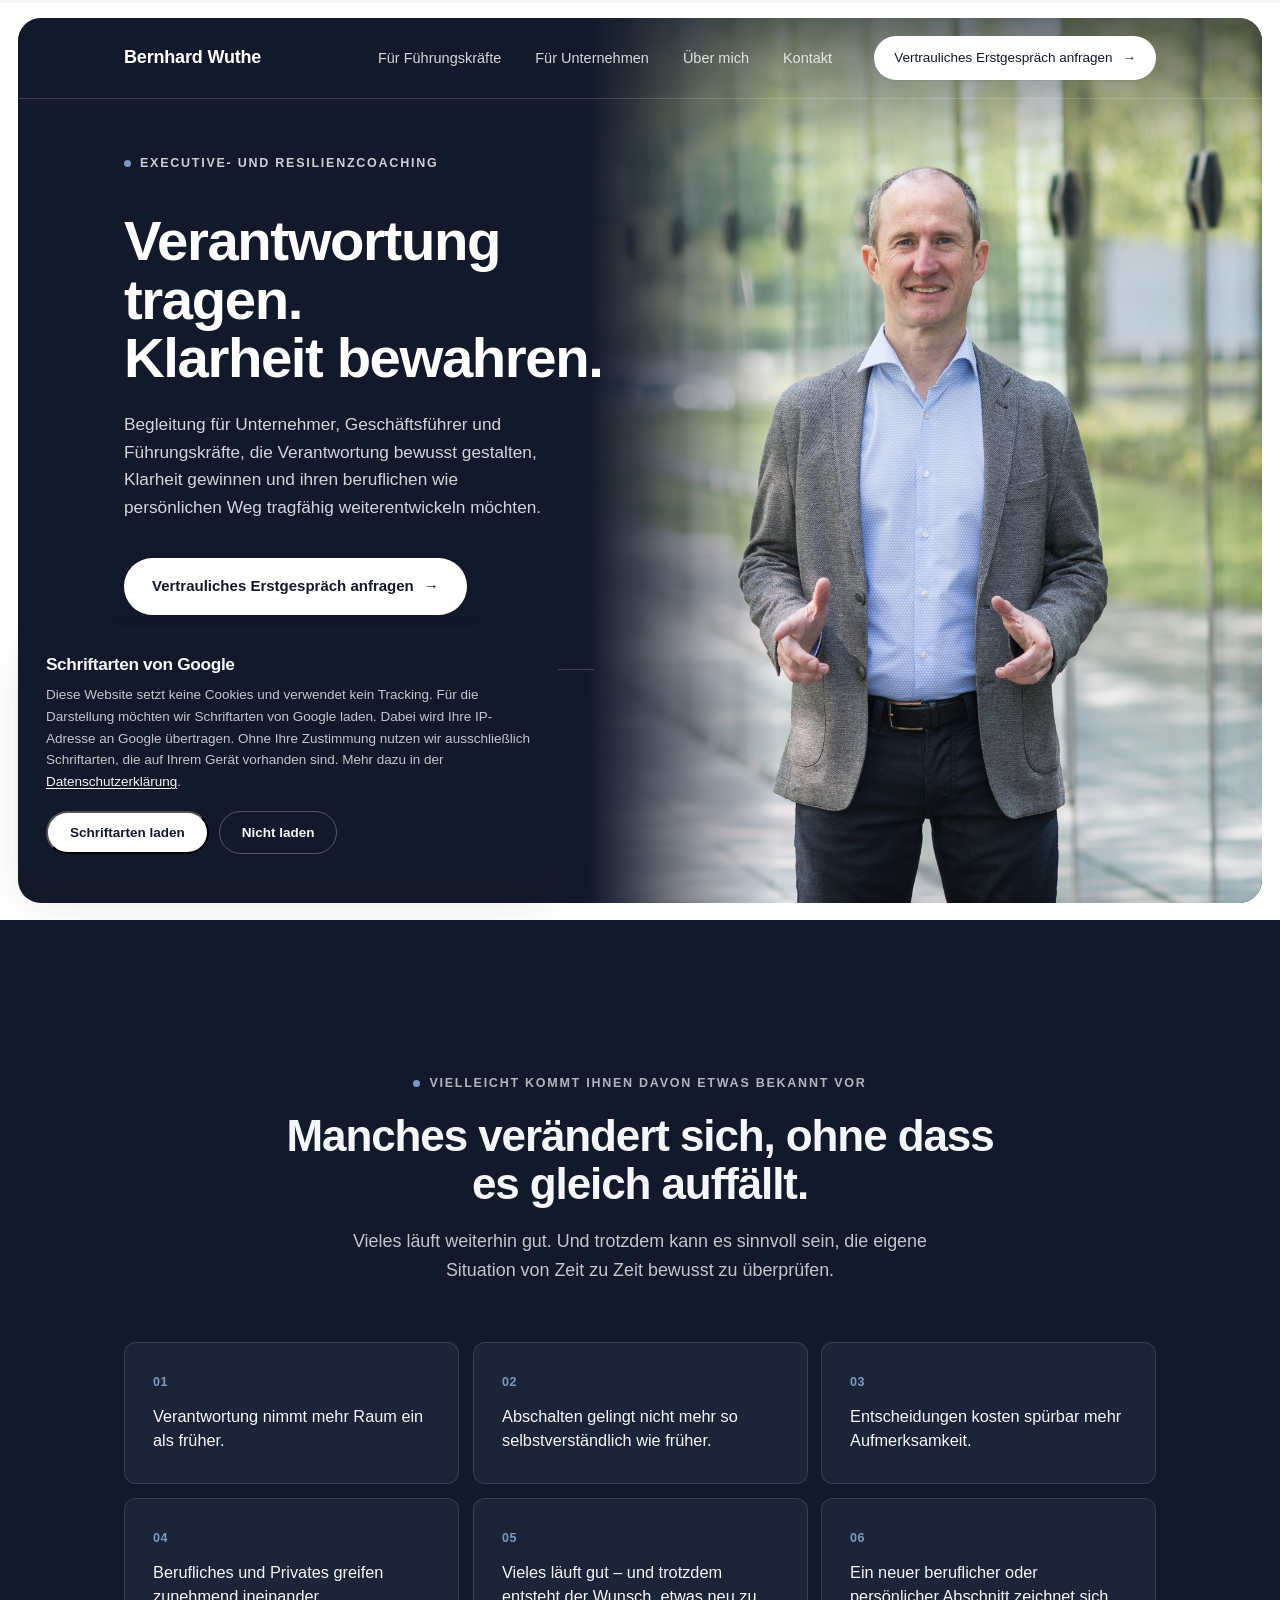
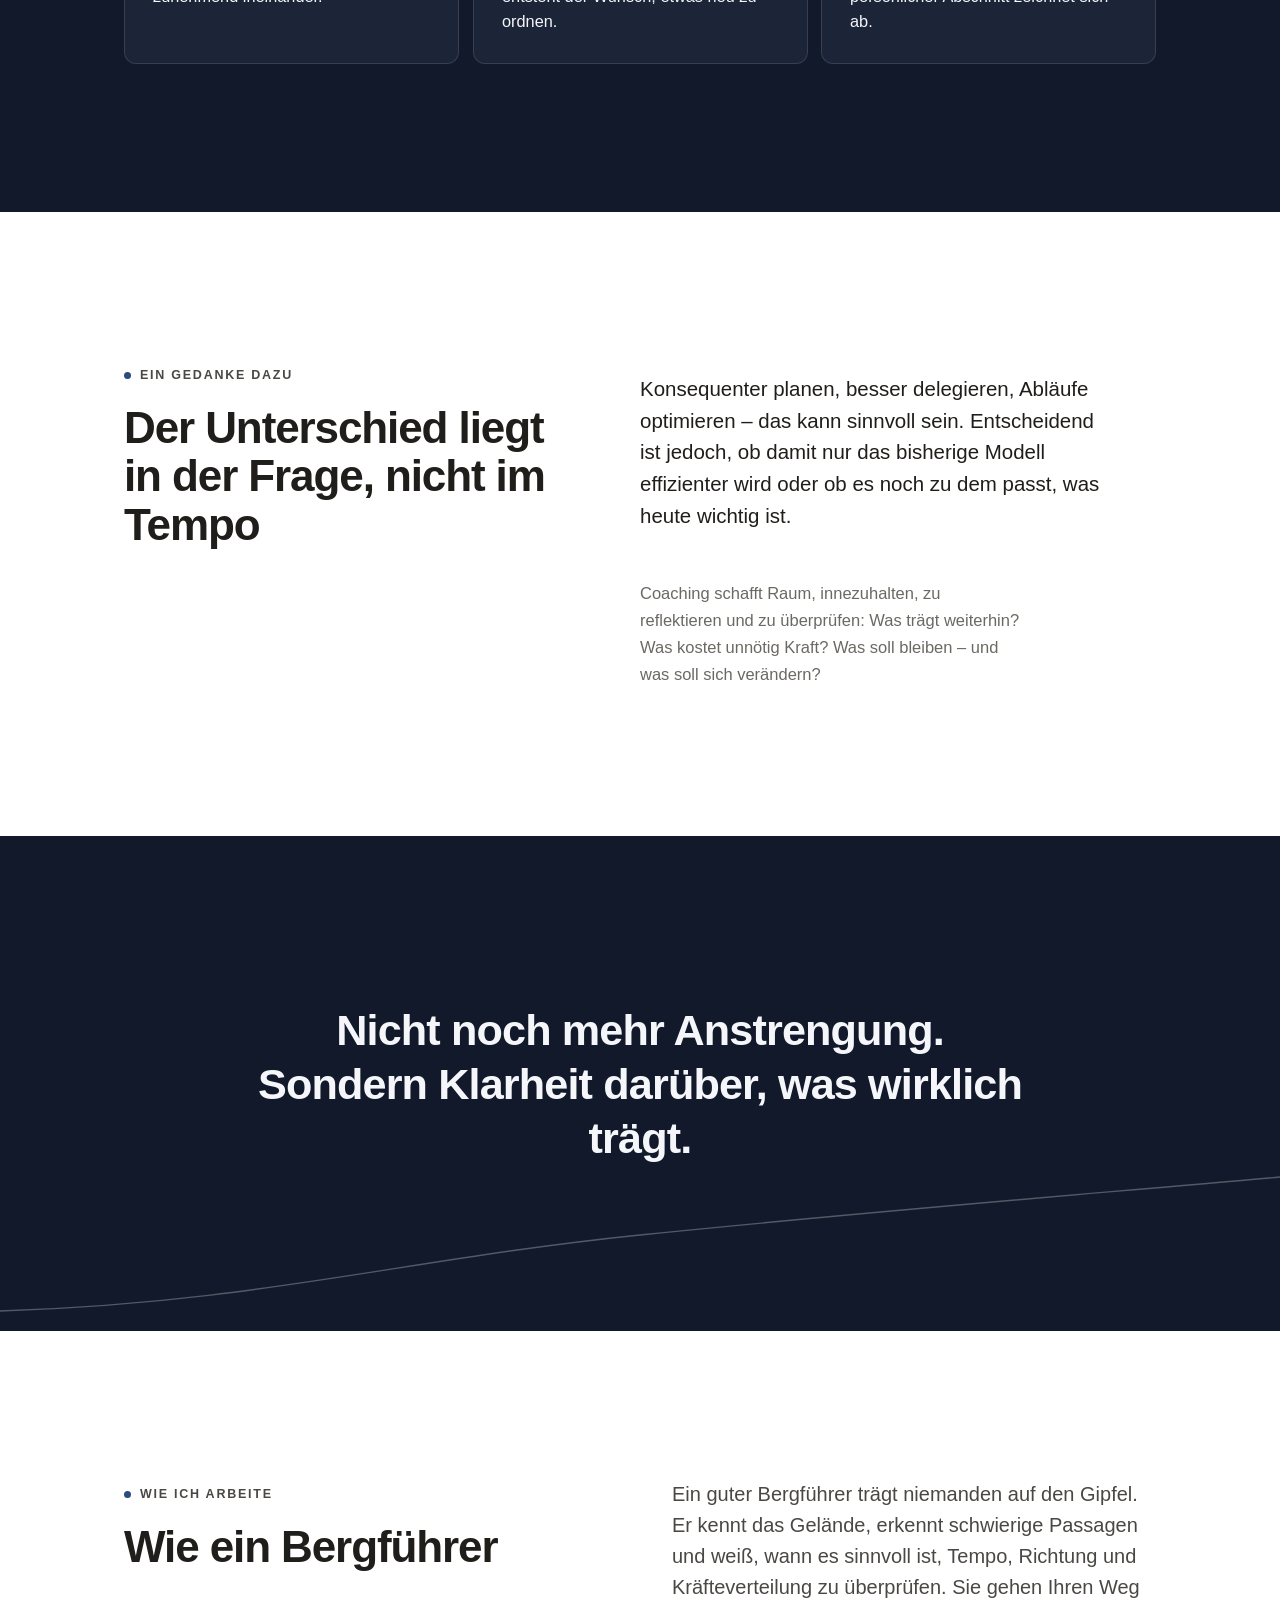
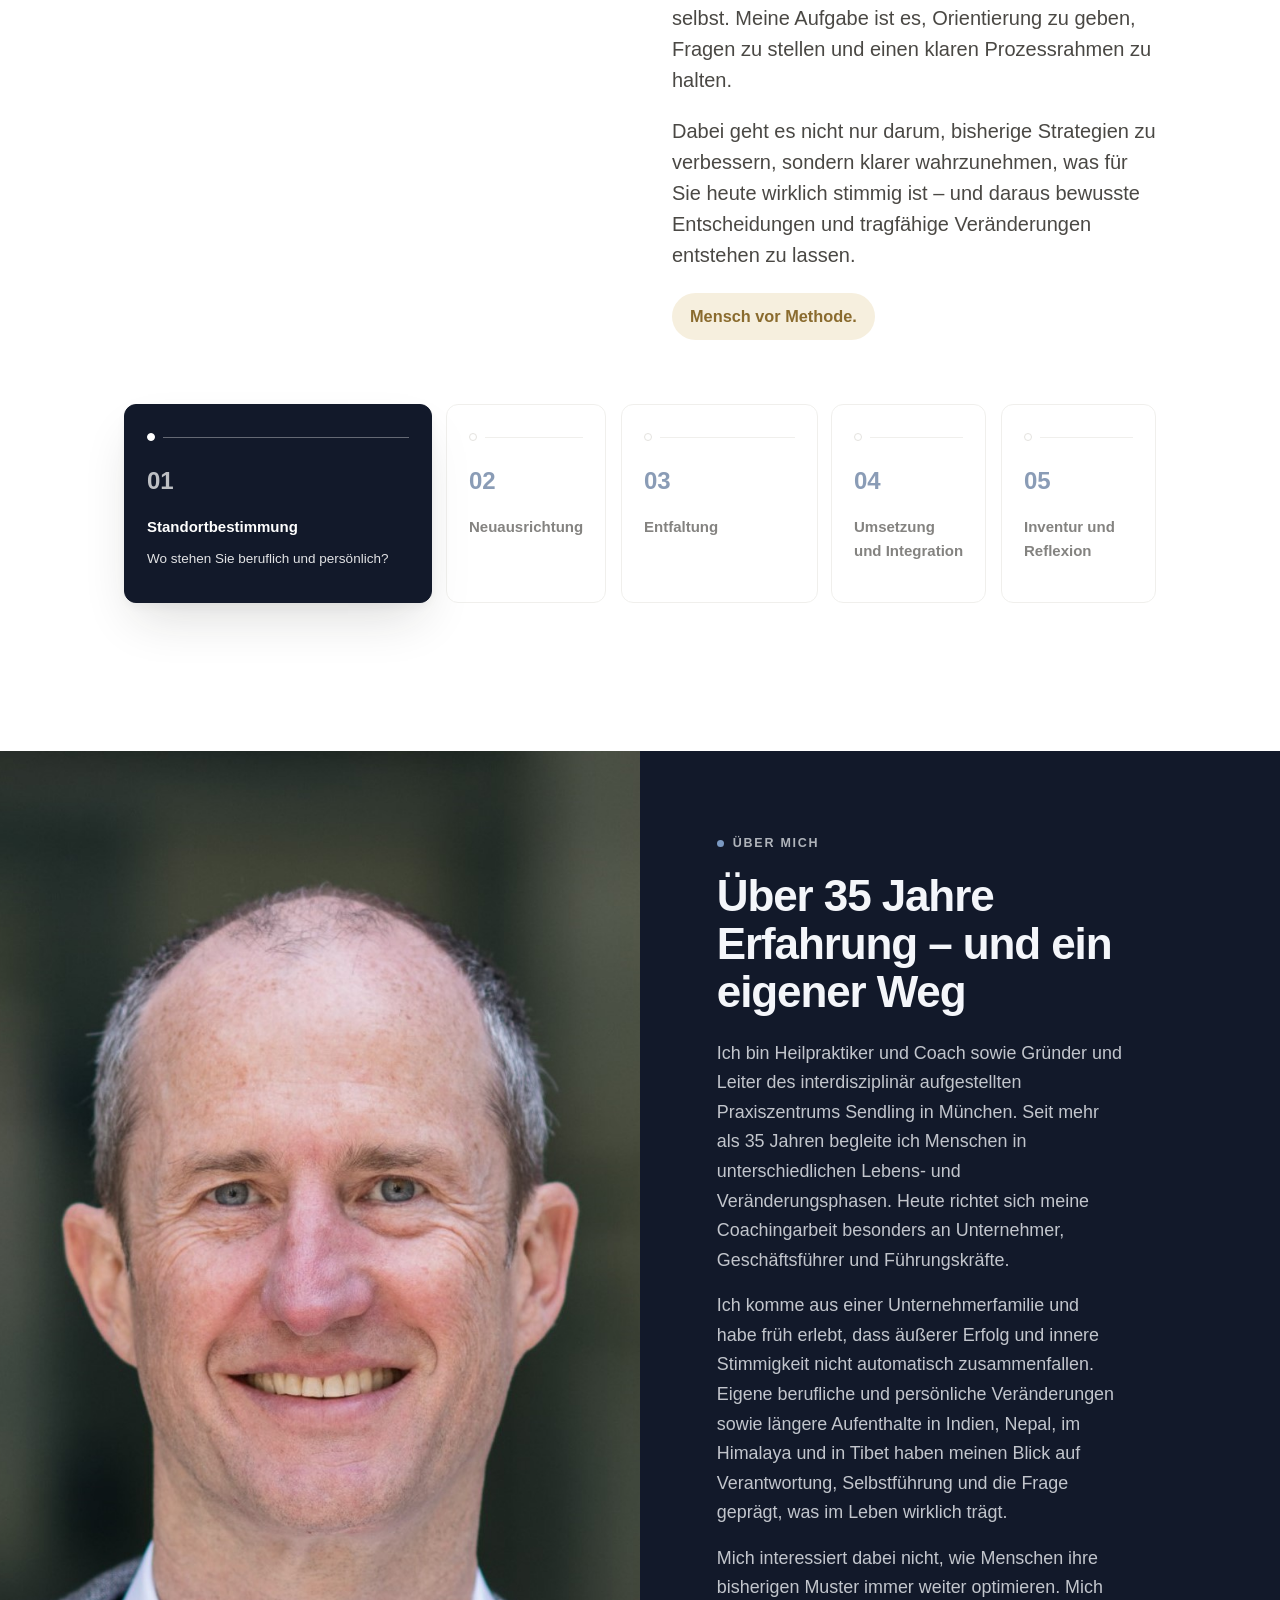
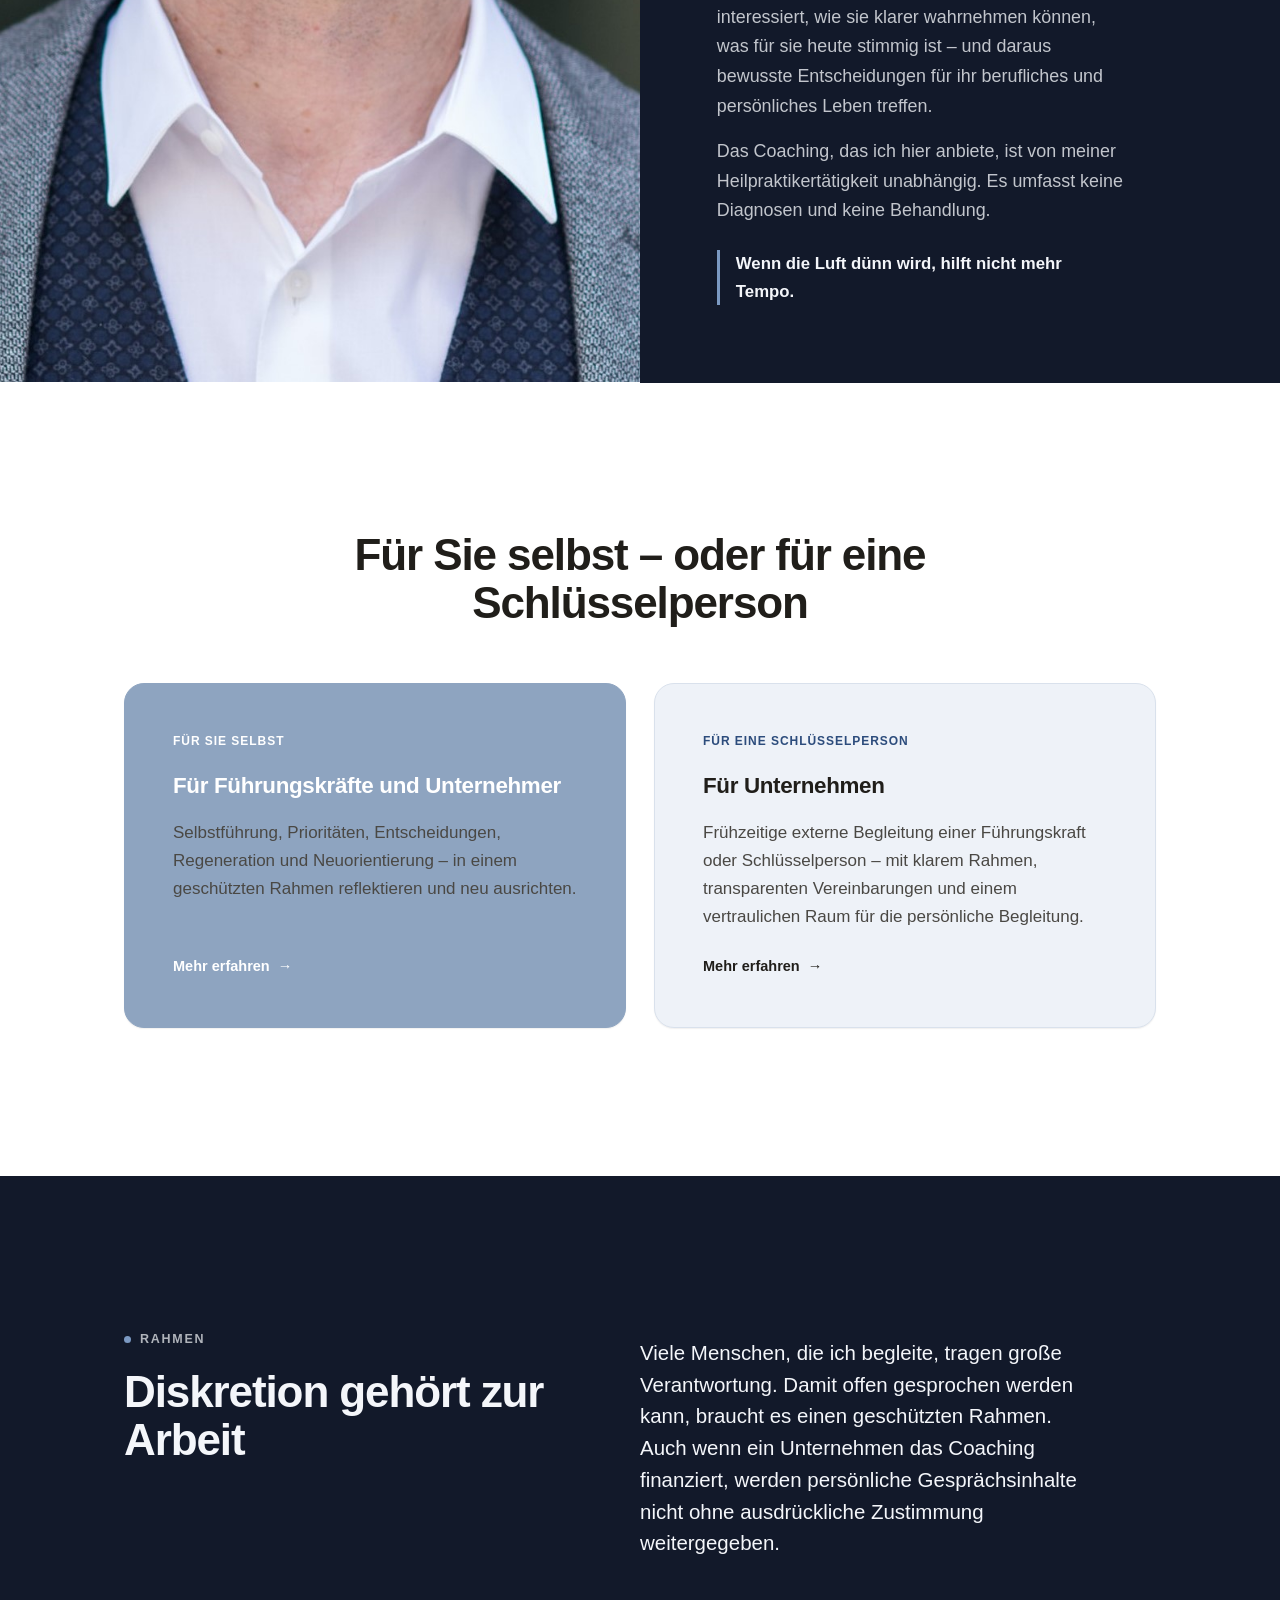
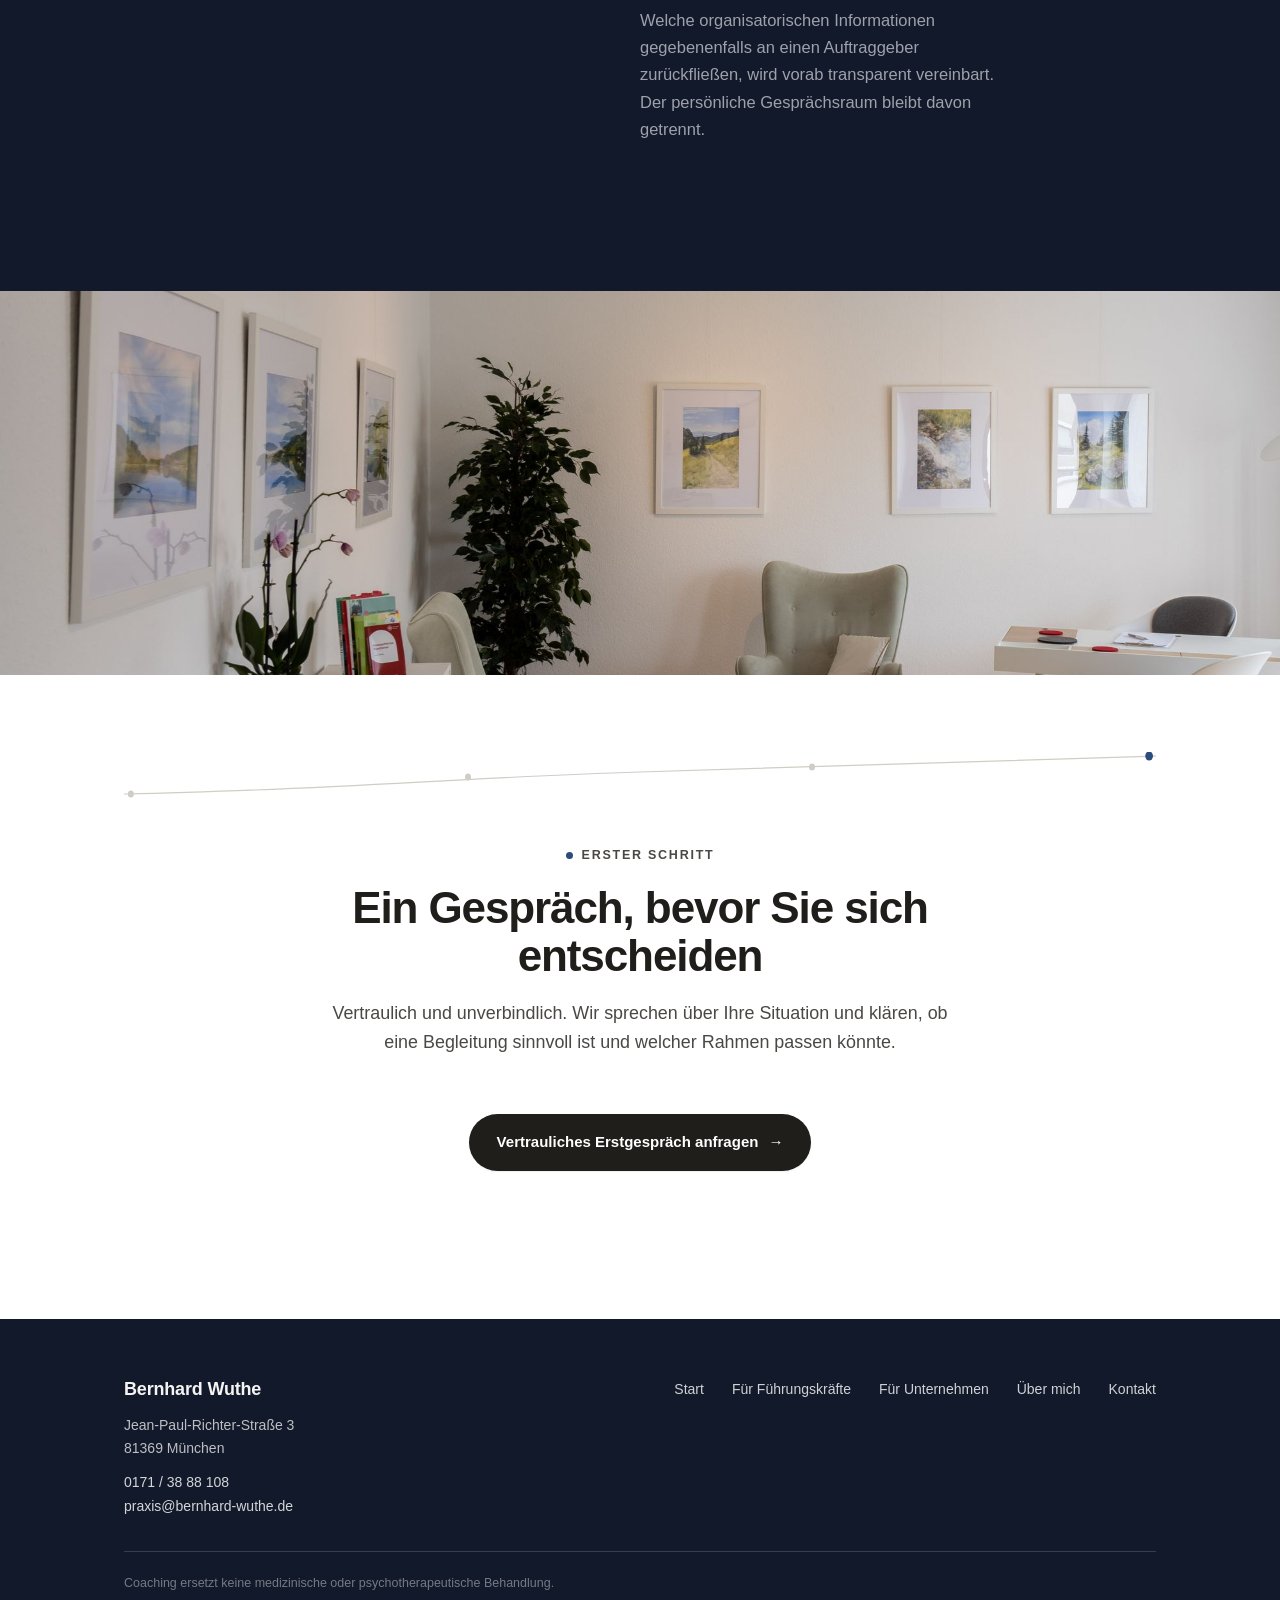
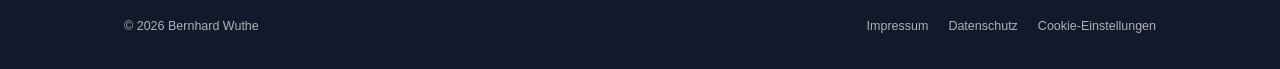
==== commit 787a834d: "Doppelte Coaching-Abgrenzung bereinigt" ====
--- a/index.html
+++ b/index.html
@@ -197,7 +197,6 @@
         <p class="lede">Ich bin Heilpraktiker und Coach sowie Gründer und Leiter des interdisziplinär aufgestellten Praxiszentrums Sendling in München. Seit mehr als 35 Jahren begleite ich Menschen in unterschiedlichen Lebens- und Veränderungsphasen. Heute richtet sich meine Coachingarbeit besonders an Unternehmer, Geschäftsführer und Führungskräfte.</p>
         <p class="lede" style="margin-top:16px;">Ich komme aus einer Unternehmerfamilie und habe früh erlebt, dass äußerer Erfolg und innere Stimmigkeit nicht automatisch zusammenfallen. Eigene berufliche und persönliche Veränderungen sowie längere Aufenthalte in Indien, Nepal, im Himalaya und in Tibet haben meinen Blick auf Verantwortung, Selbstführung und die Frage geprägt, was im Leben wirklich trägt.</p>
         <p class="lede" style="margin-top:16px;">Mich interessiert dabei nicht, wie Menschen ihre bisherigen Muster immer weiter optimieren. Mich interessiert, wie sie klarer wahrnehmen können, was für sie heute stimmig ist – und daraus bewusste Entscheidungen für ihr berufliches und persönliches Leben treffen.</p>
-        <p class="lede" style="margin-top:16px;">Meine Coachingarbeit ist von meiner heilpraktischen Tätigkeit klar getrennt.</p>
         <p class="lede" style="margin-top:16px;">Das Coaching, das ich hier anbiete, ist von meiner Heilpraktikertätigkeit unabhängig. Es umfasst keine Diagnosen und keine Behandlung.</p>
         <span class="about-highlight">Wenn die Luft dünn wird, hilft nicht mehr Tempo.</span>
       </div>
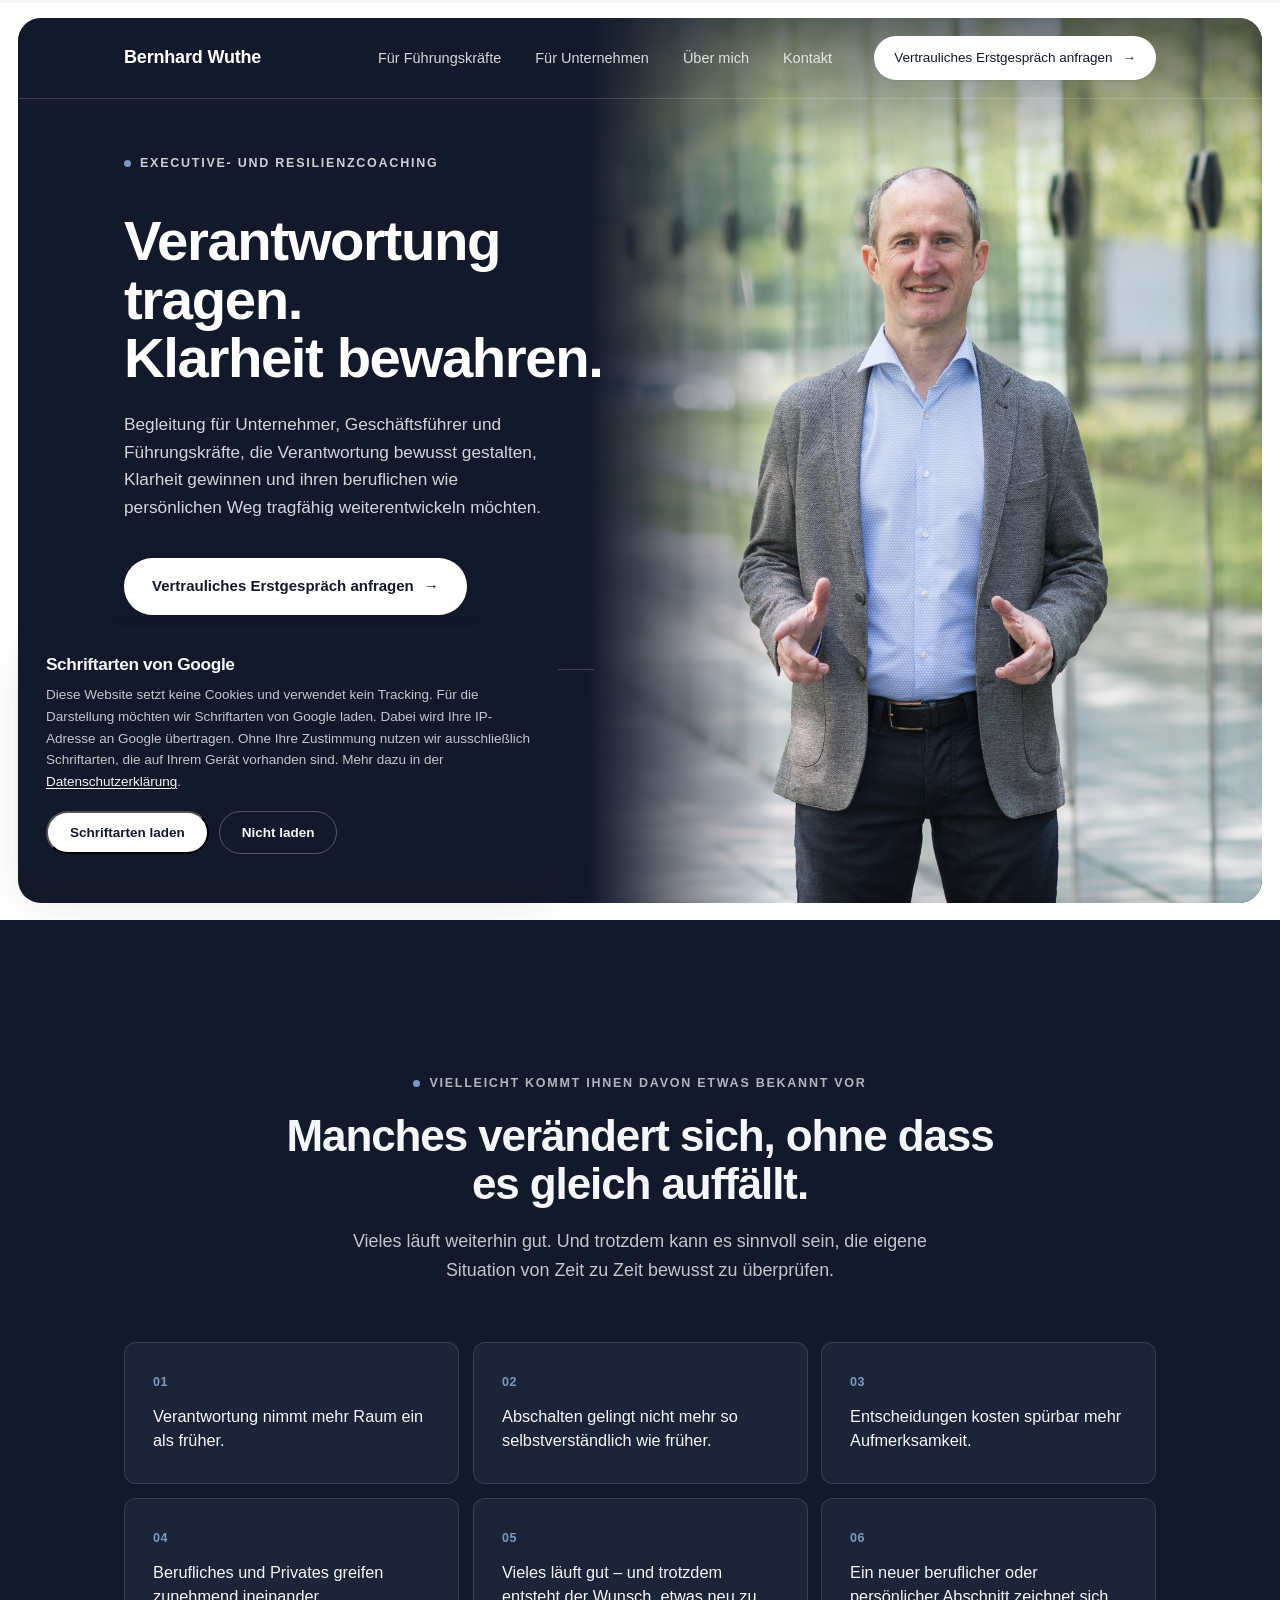
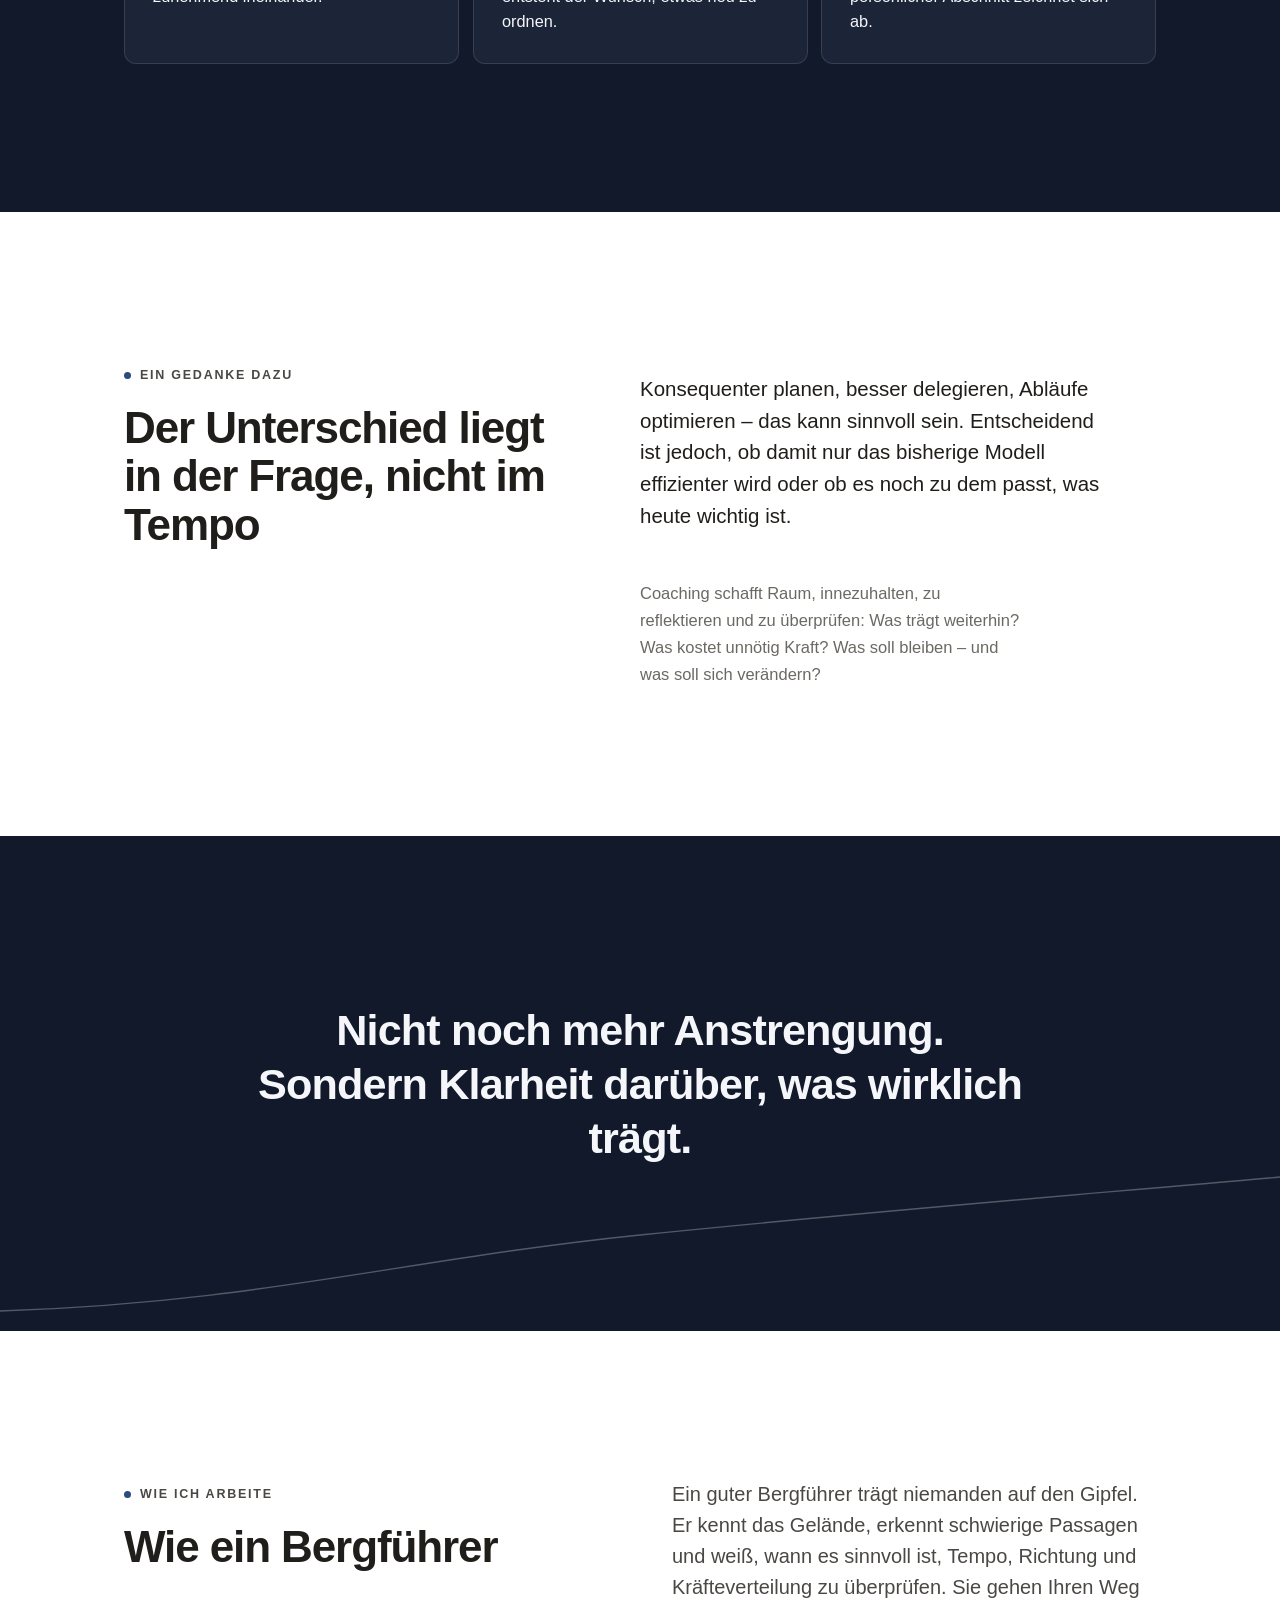
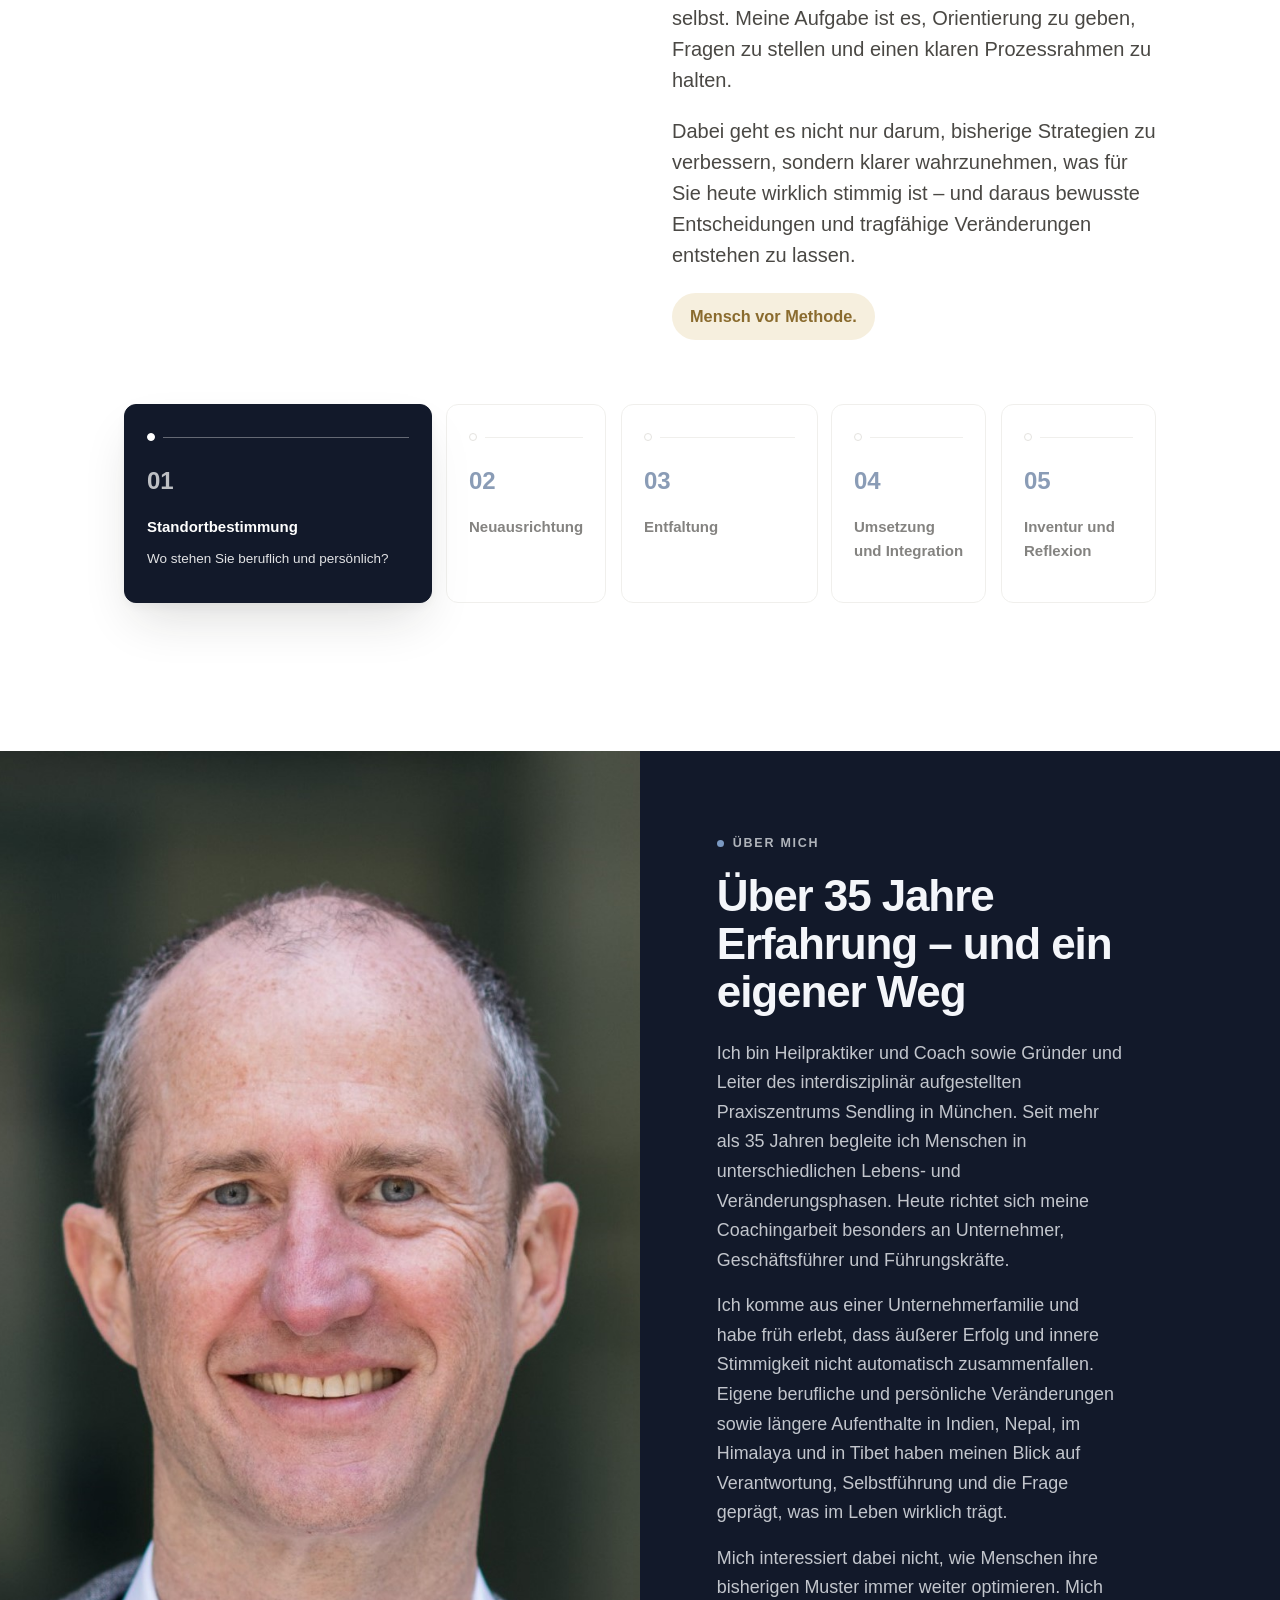
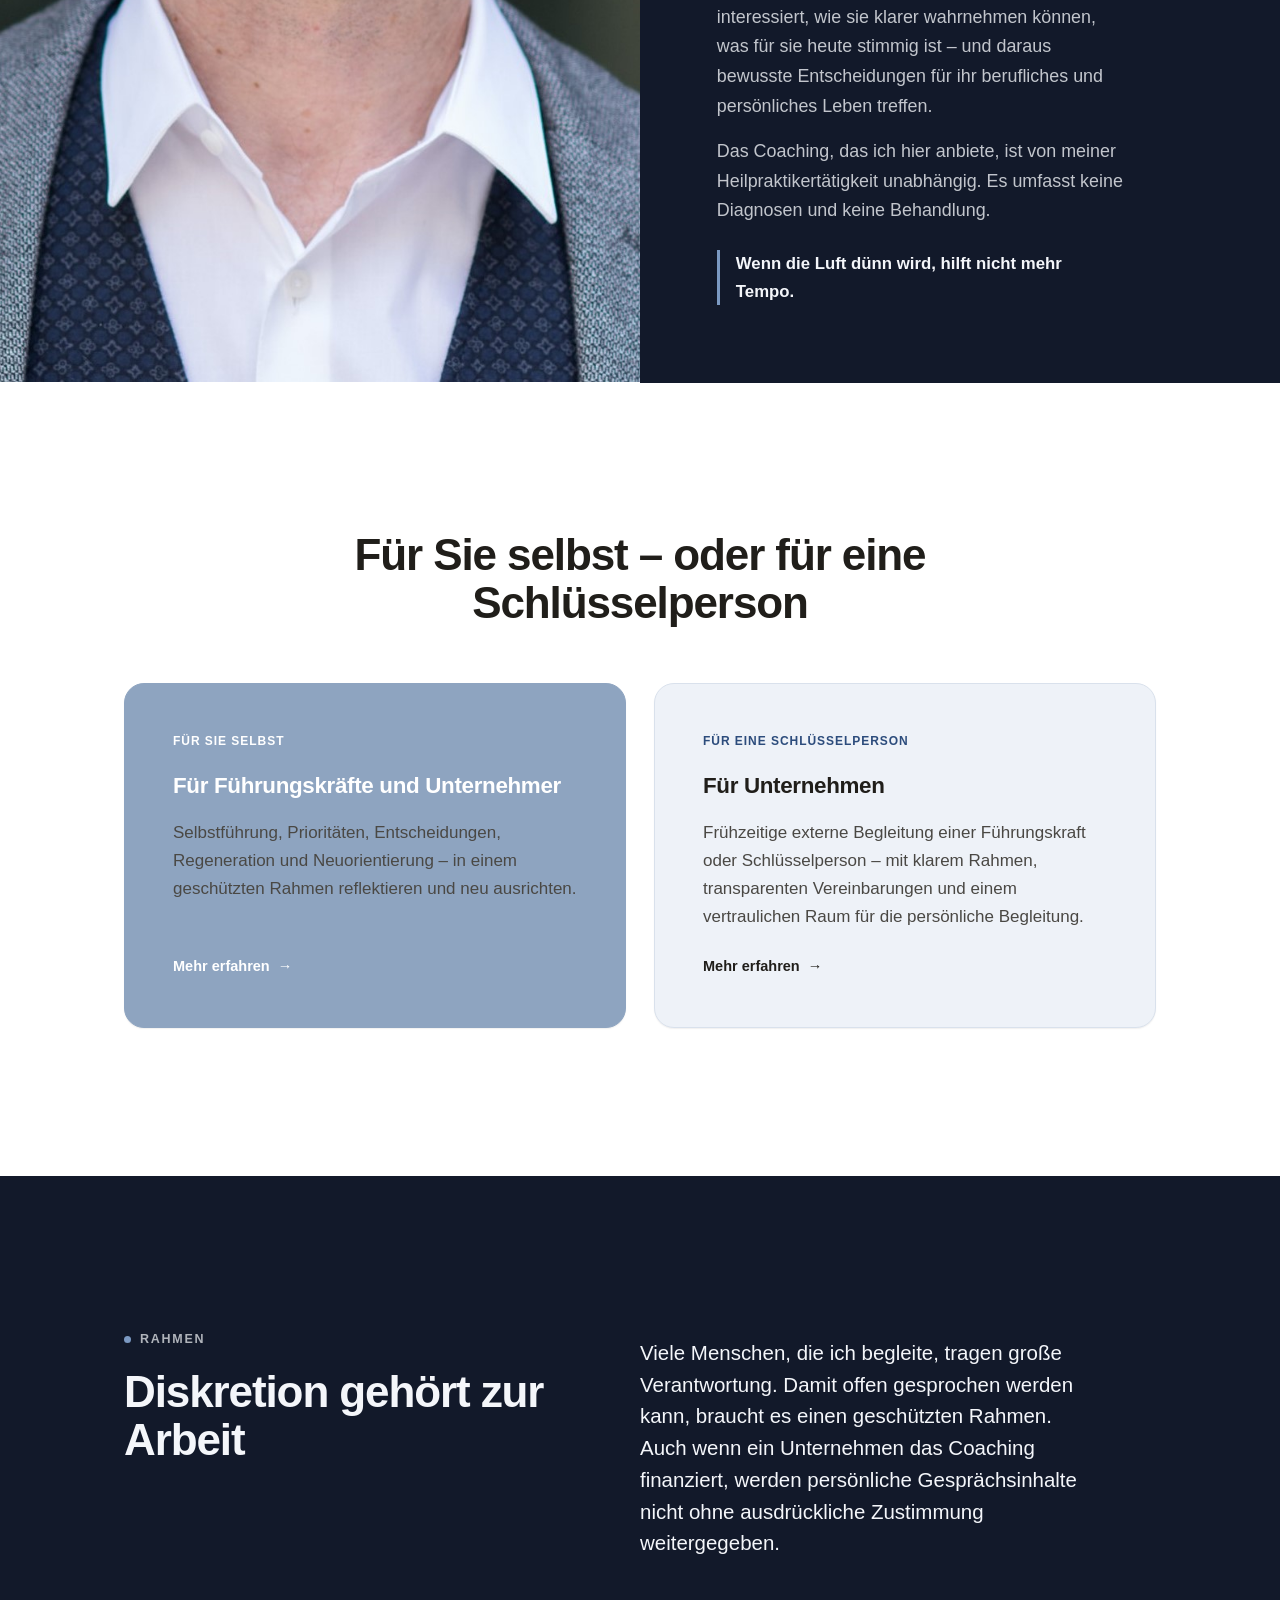
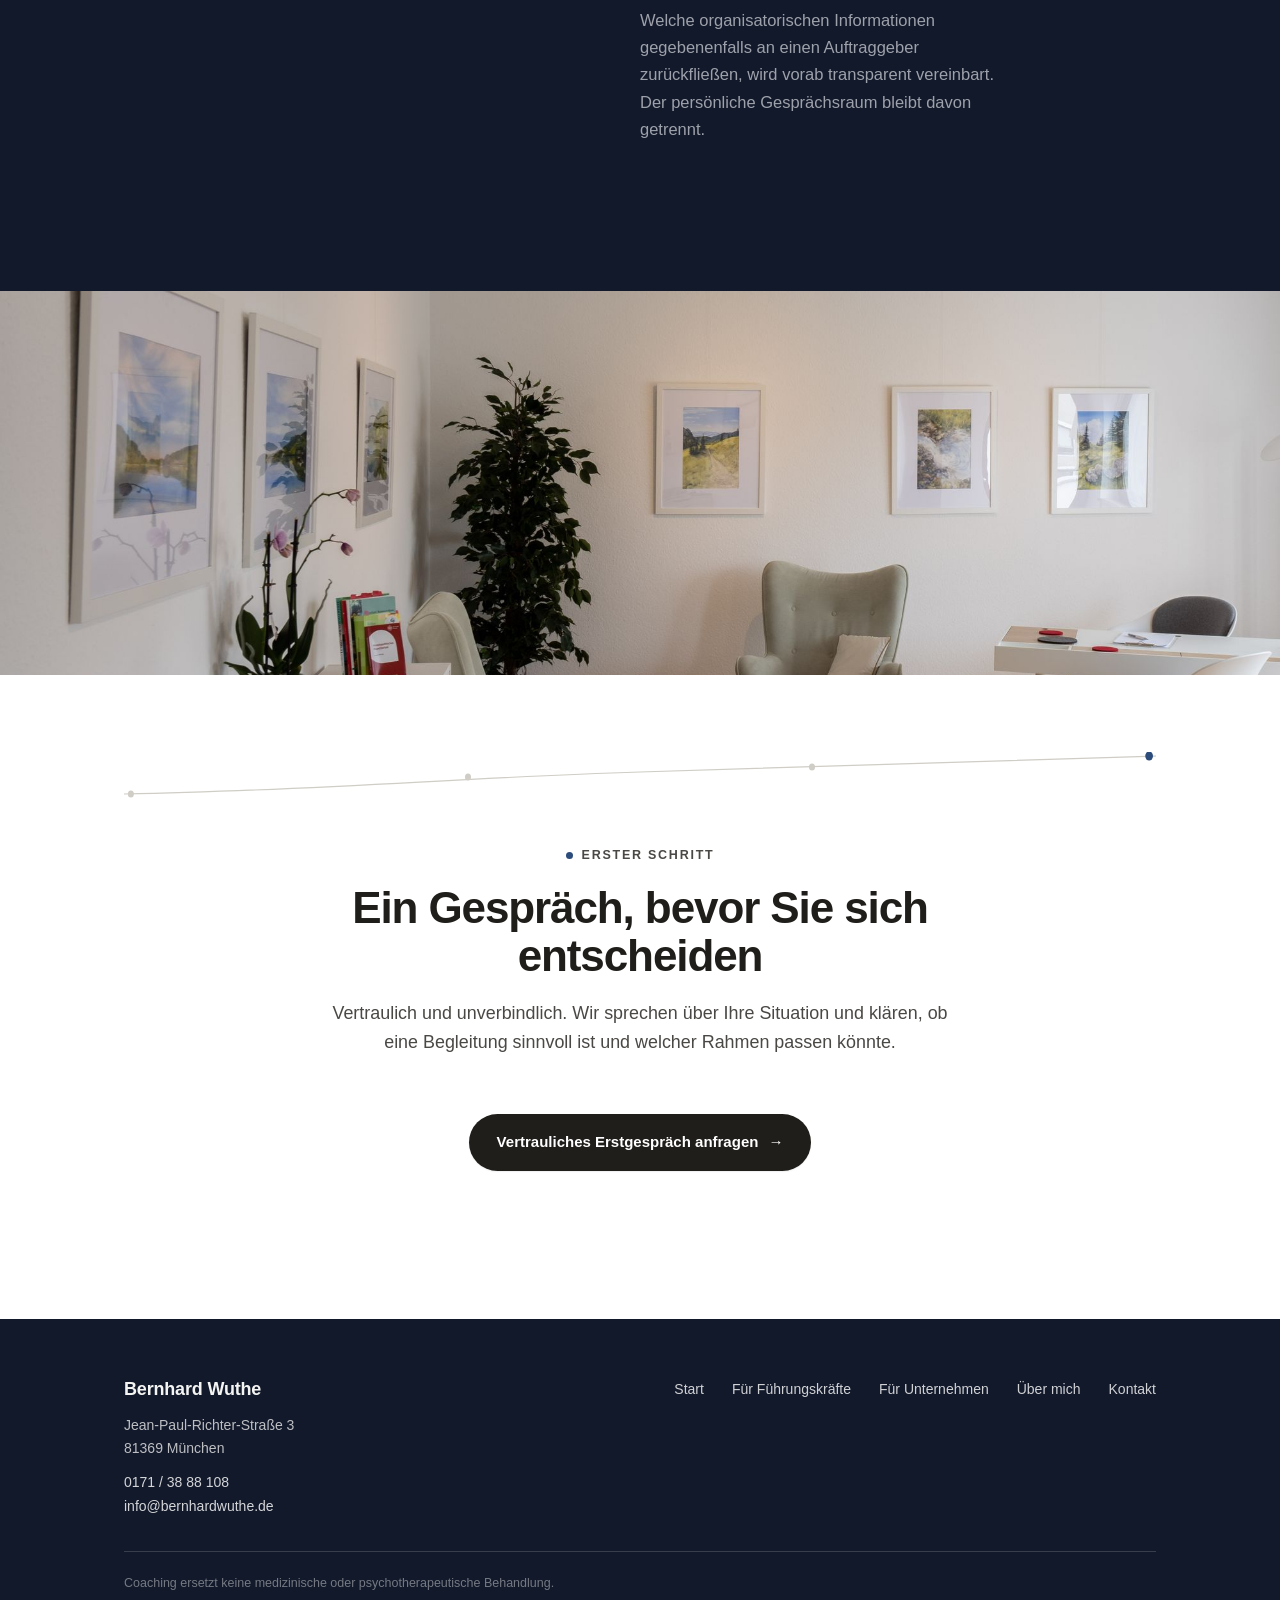
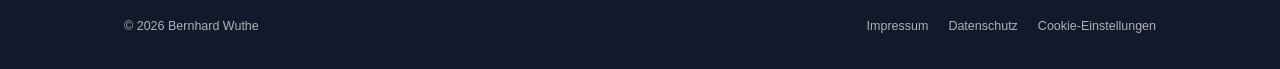
==== commit b00f078c: "E-Mail-Adresse auf info@bernhardwuthe.de umgestellt" ====
--- a/index.html
+++ b/index.html
@@ -48,7 +48,7 @@
       <li class="nav-contact">
         <span class="nav-contact-label">Direkt erreichbar</span>
         <a href="tel:+491713888108">0171 / 38 88 108</a>
-        <a href="mailto:praxis@bernhard-wuthe.de">praxis@bernhard-wuthe.de</a>
+        <a href="mailto:info@bernhardwuthe.de">info@bernhardwuthe.de</a>
       </li>
     </ul>
   </nav>
@@ -280,7 +280,7 @@
         </p>
         <p class="footer-contact">
           <a href="tel:+491713888108">0171 / 38 88 108</a><br>
-          <a href="mailto:praxis@bernhard-wuthe.de">praxis@bernhard-wuthe.de</a>
+          <a href="mailto:info@bernhardwuthe.de">info@bernhardwuthe.de</a>
         </p>
       </div>
       <ul class="footer-nav">
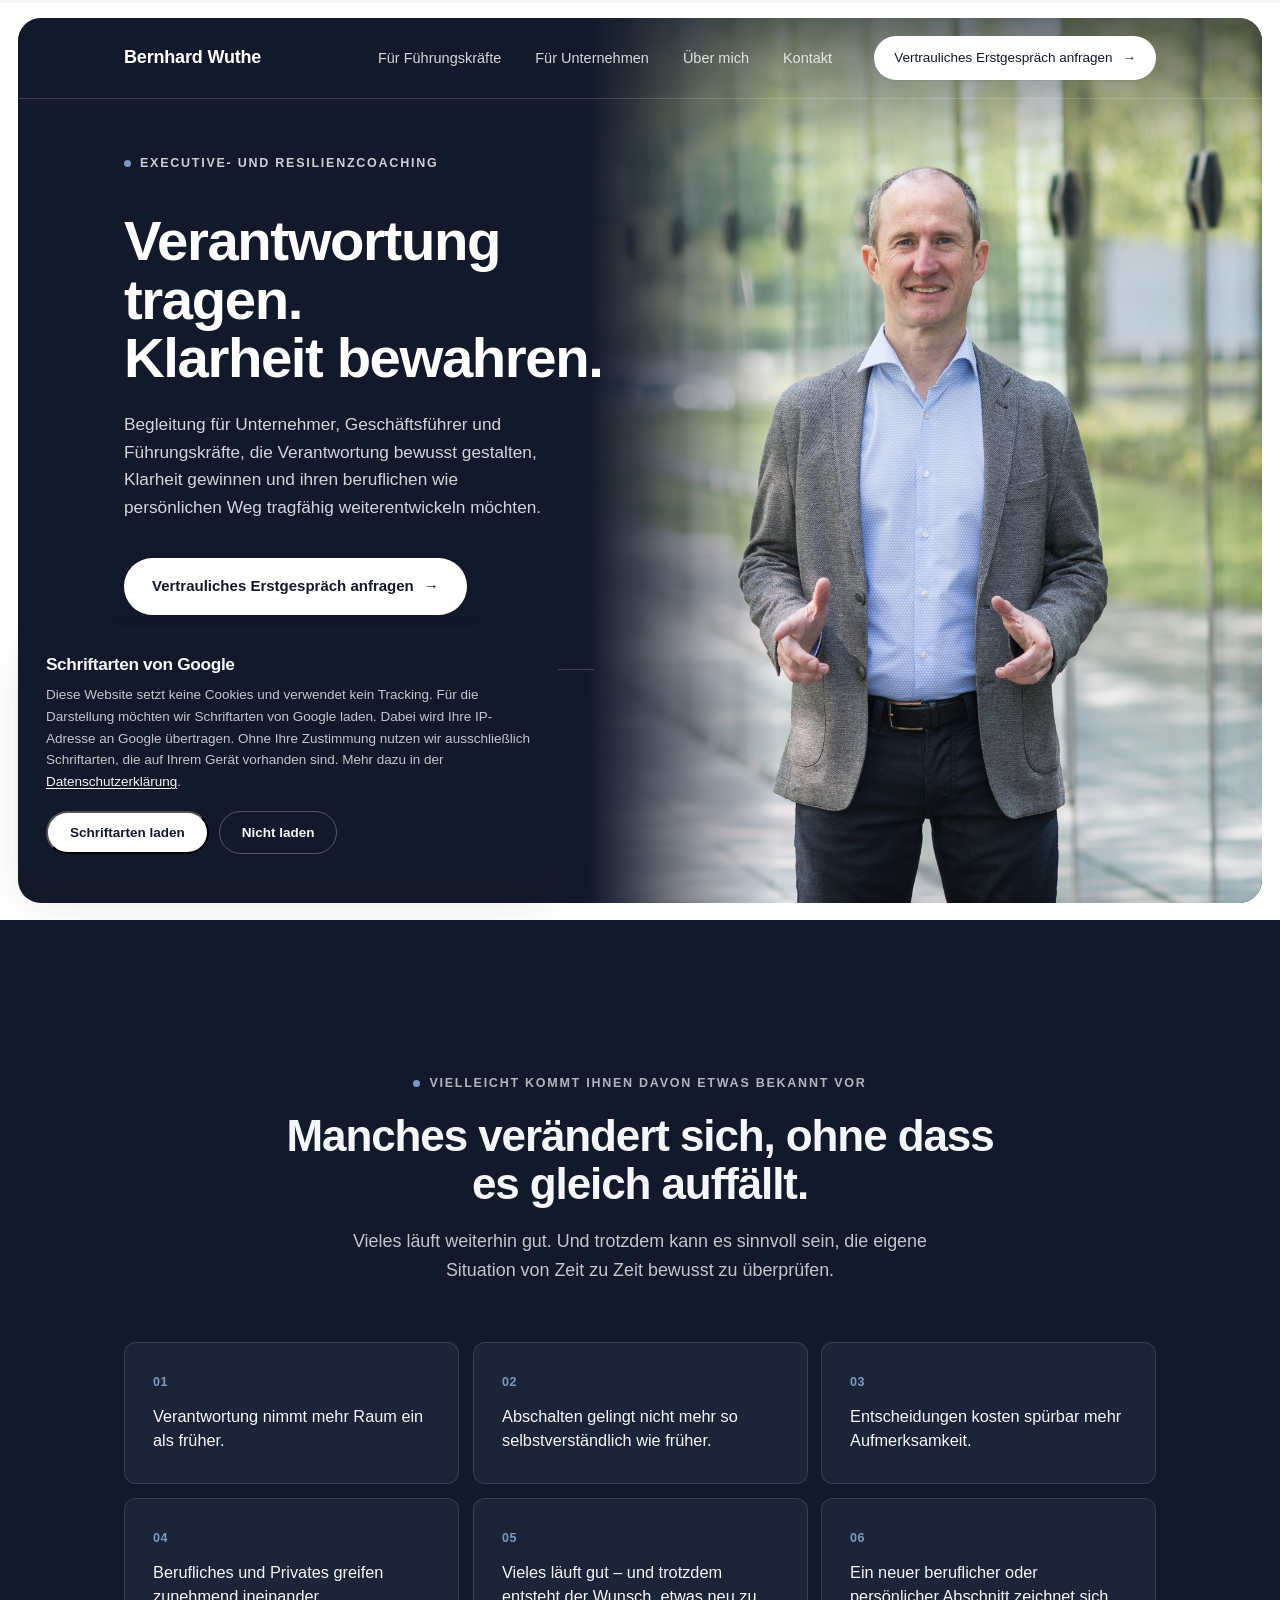
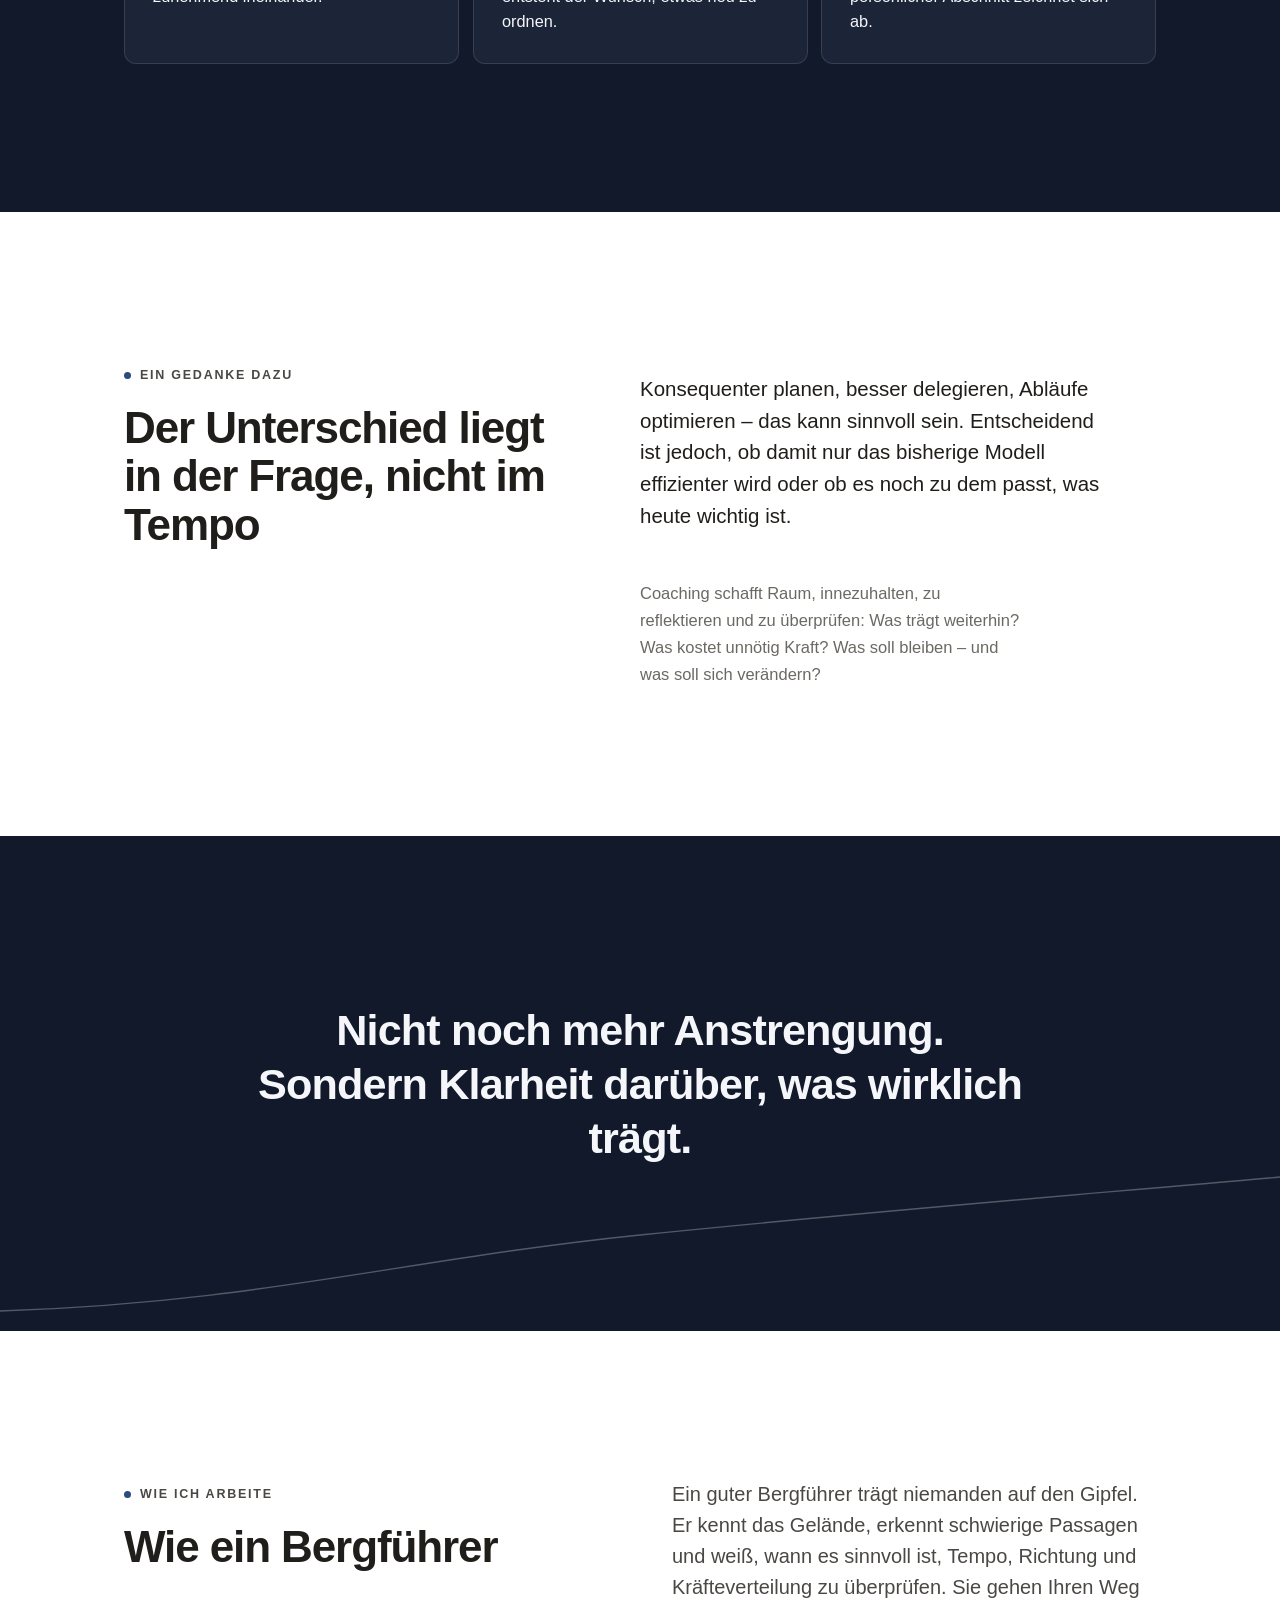
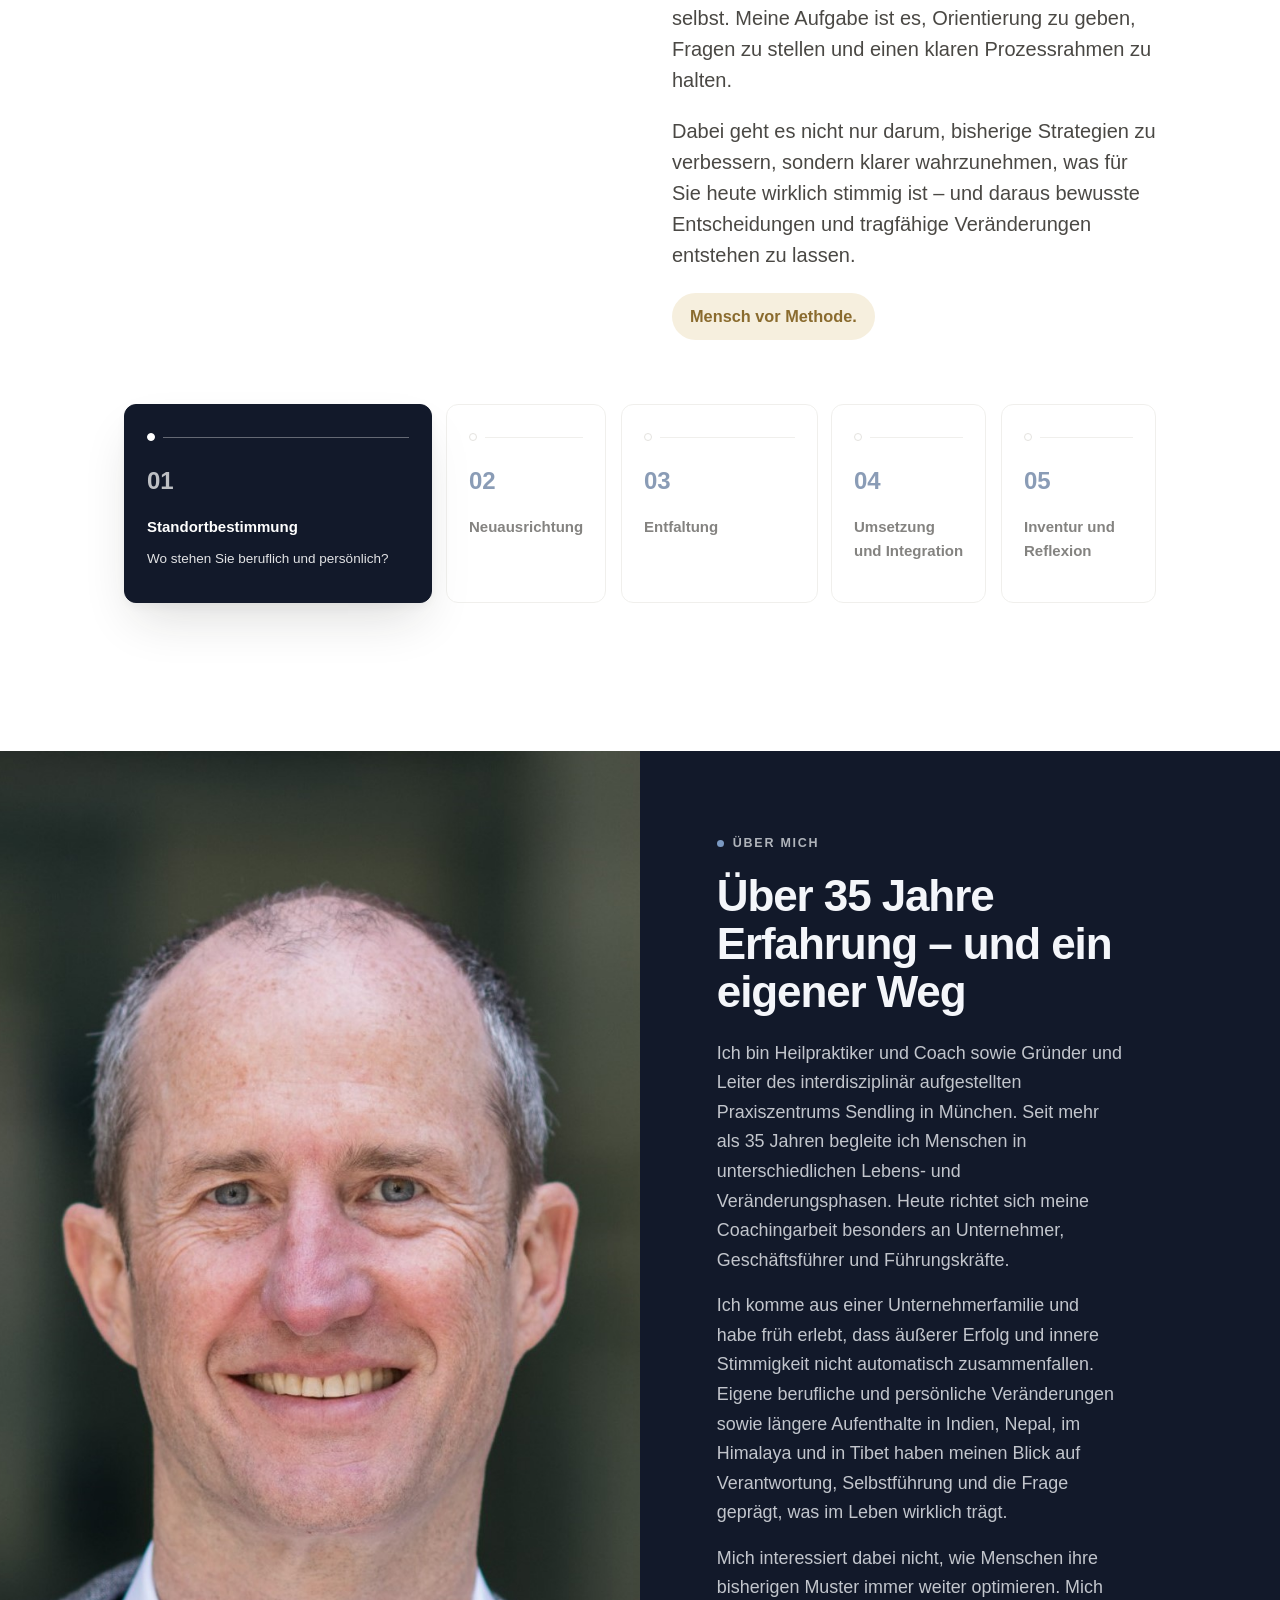
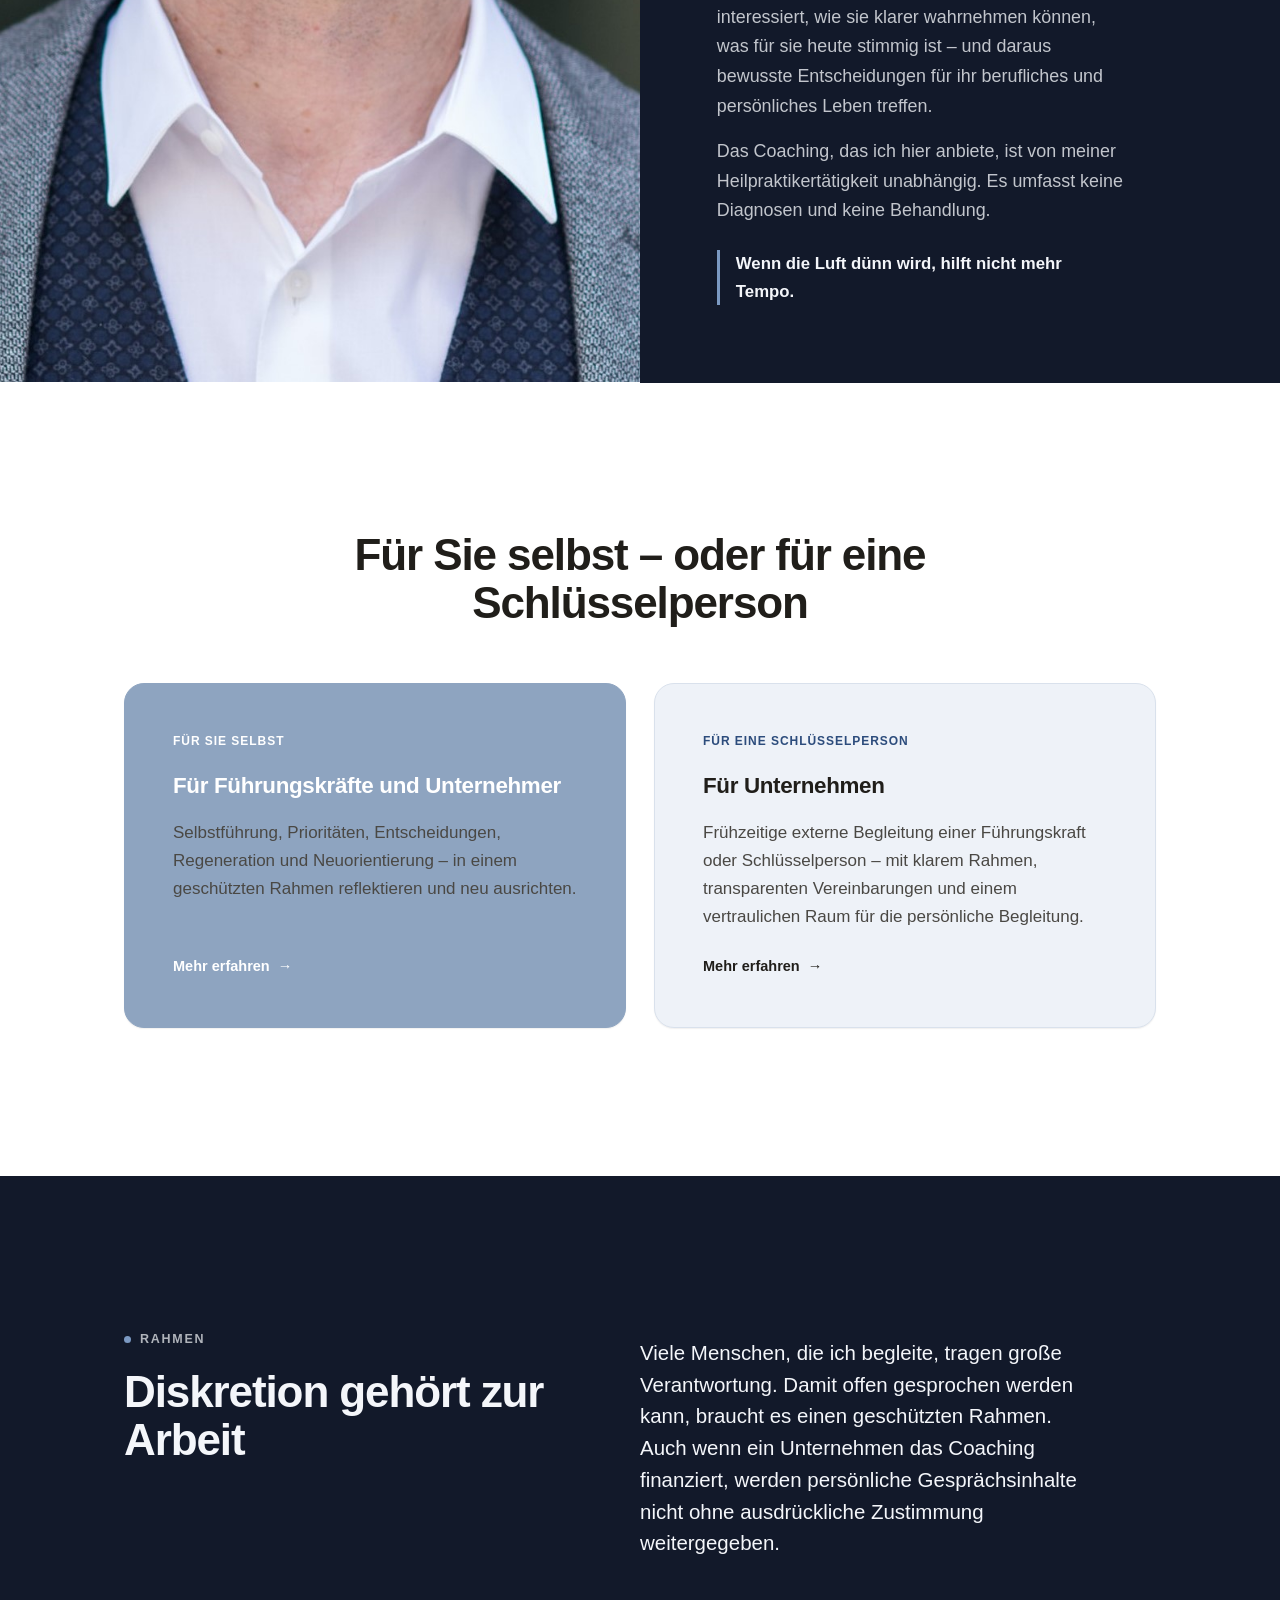
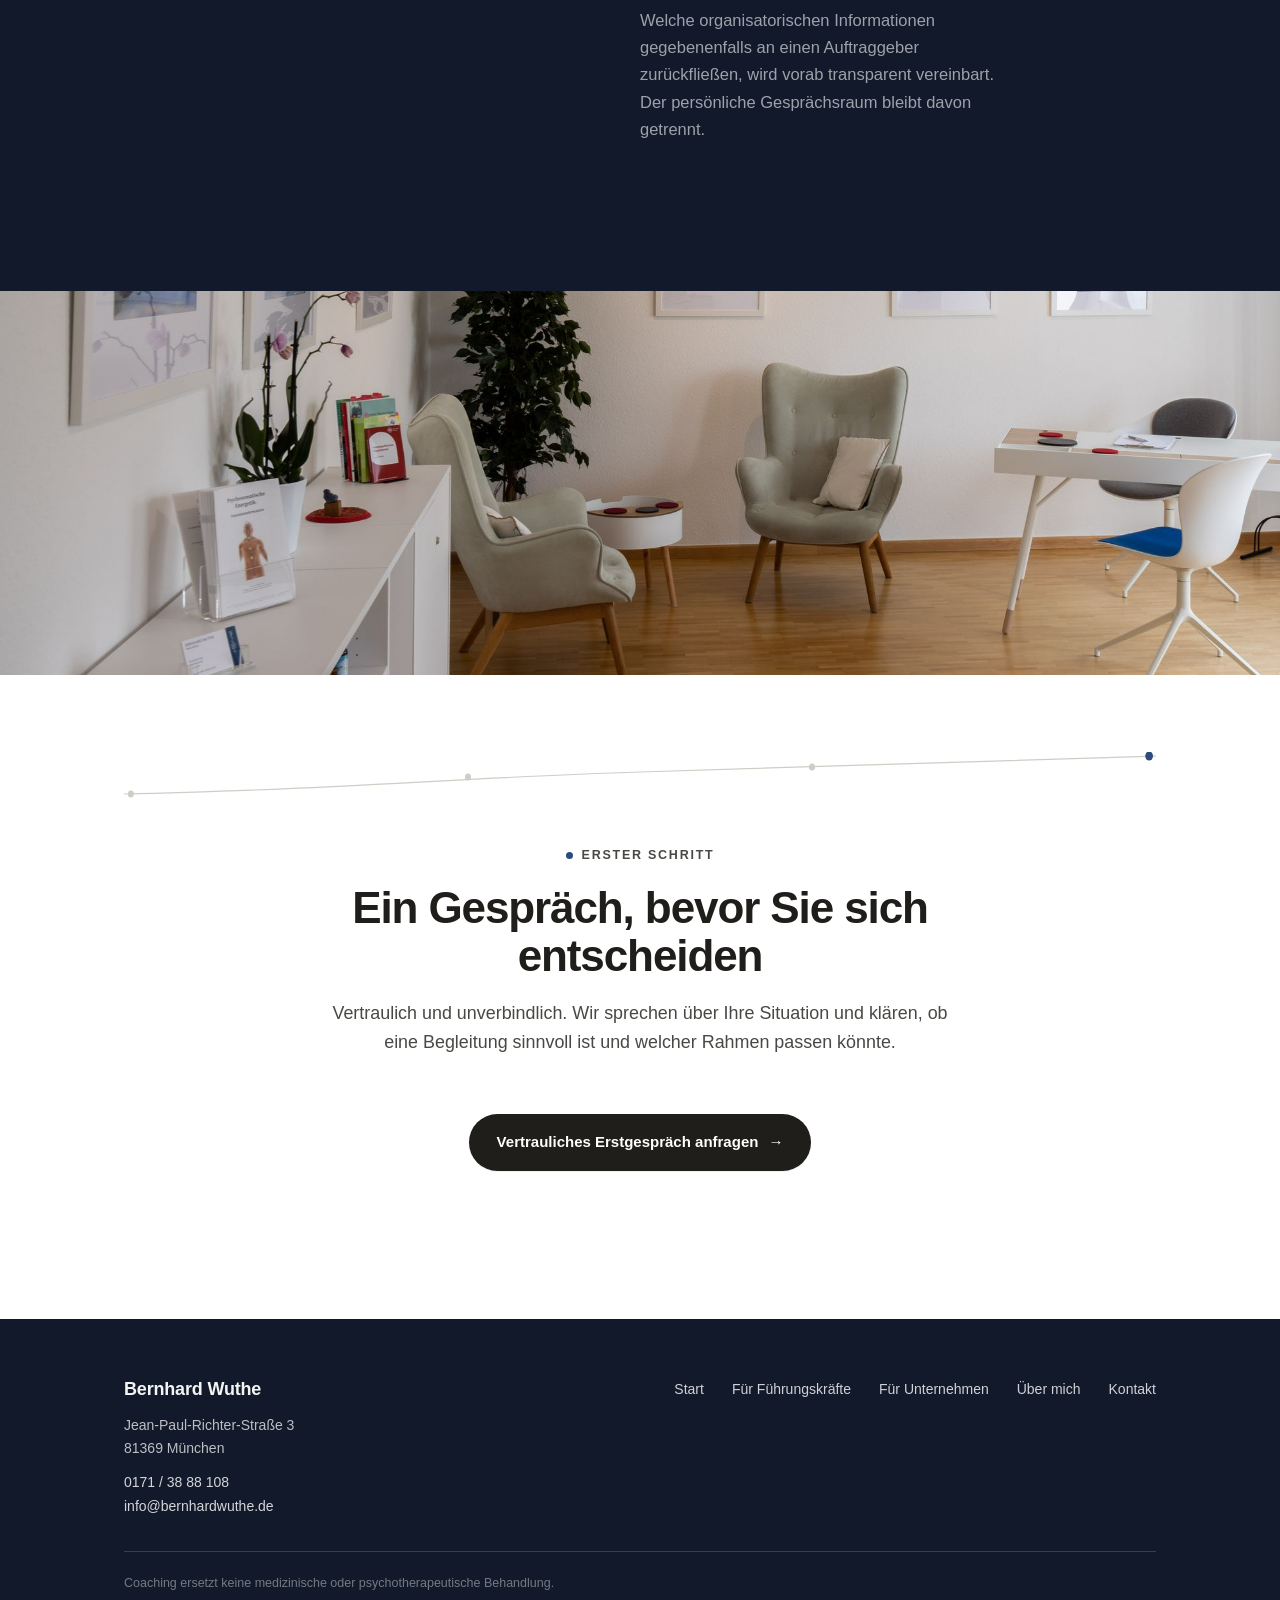
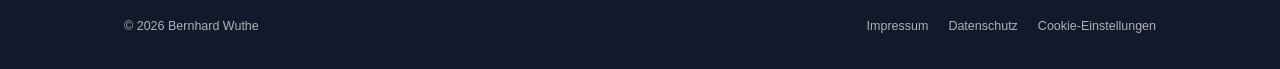
==== commit 18a3111f: "Praxisraum-Bild auf Desktop tiefer zentrieren: beide Sessel sichtbar Der Ausschnitt zeigte bisher vo" ====
--- a/index.html
+++ b/index.html
@@ -5,9 +5,9 @@
 <meta name="viewport" content="width=device-width, initial-scale=1.0">
 <title>Bernhard Wuthe, Executive- und Resilienzcoaching</title>
 <meta name="description" content="Begleitung für Unternehmer, Geschäftsführer und Führungskräfte, bevor aus kleinen Belastungen große werden. Vertrauliches Erstgespräch.">
-<link rel="stylesheet" href="styles.css?v=55">
-
-<link rel="canonical" href="https://coachingbernhardwuthe.netlify.app/">
+<link rel="stylesheet" href="styles.css?v=56">
+
+<link rel="canonical" href="https://bernhardwuthe.de/">
 <link rel="icon" type="image/png" sizes="32x32" href="images/favicon-32.png">
 <link rel="icon" type="image/png" sizes="16x16" href="images/favicon-16.png">
 <link rel="apple-touch-icon" sizes="180x180" href="images/apple-touch-icon.png">
@@ -16,10 +16,10 @@
 <meta property="og:type" content="website">
 <meta property="og:site_name" content="Bernhard Wuthe">
 <meta property="og:locale" content="de_DE">
-<meta property="og:url" content="https://coachingbernhardwuthe.netlify.app/">
+<meta property="og:url" content="https://bernhardwuthe.de/">
 <meta property="og:title" content="Bernhard Wuthe, Executive- und Resilienzcoaching">
 <meta property="og:description" content="Begleitung für Unternehmer, Geschäftsführer und Führungskräfte, bevor aus kleinen Belastungen große werden. Vertrauliches Erstgespräch.">
-<meta property="og:image" content="https://coachingbernhardwuthe.netlify.app/images/og-bild.jpg">
+<meta property="og:image" content="https://bernhardwuthe.de/images/og-bild.jpg">
 <meta property="og:image:width" content="1200">
 <meta property="og:image:height" content="630">
 <meta property="og:image:alt" content="Bernhard Wuthe, Executive- und Resilienzcoaching in München">
--- a/styles.css
+++ b/styles.css
@@ -1225,6 +1225,11 @@
   object-fit: cover;
   object-position: center 42%;
 }
+/* Ab Desktop-Breite tiefer ins Bild: zeigt beide Sessel vollstaendig statt nur Bildoberkanten.
+   Mobile bleibt unveraendert, dort passt der Ausschnitt bereits. */
+@media (min-width: 861px){
+  .closing-media img{ object-position: center 64%; }
+}
 .closing{ text-align: center; }
 .closing .section-head{ margin-inline: auto; margin-top: 40px; }
 .closing .lede{ margin-inline: auto; margin-bottom: 40px; }
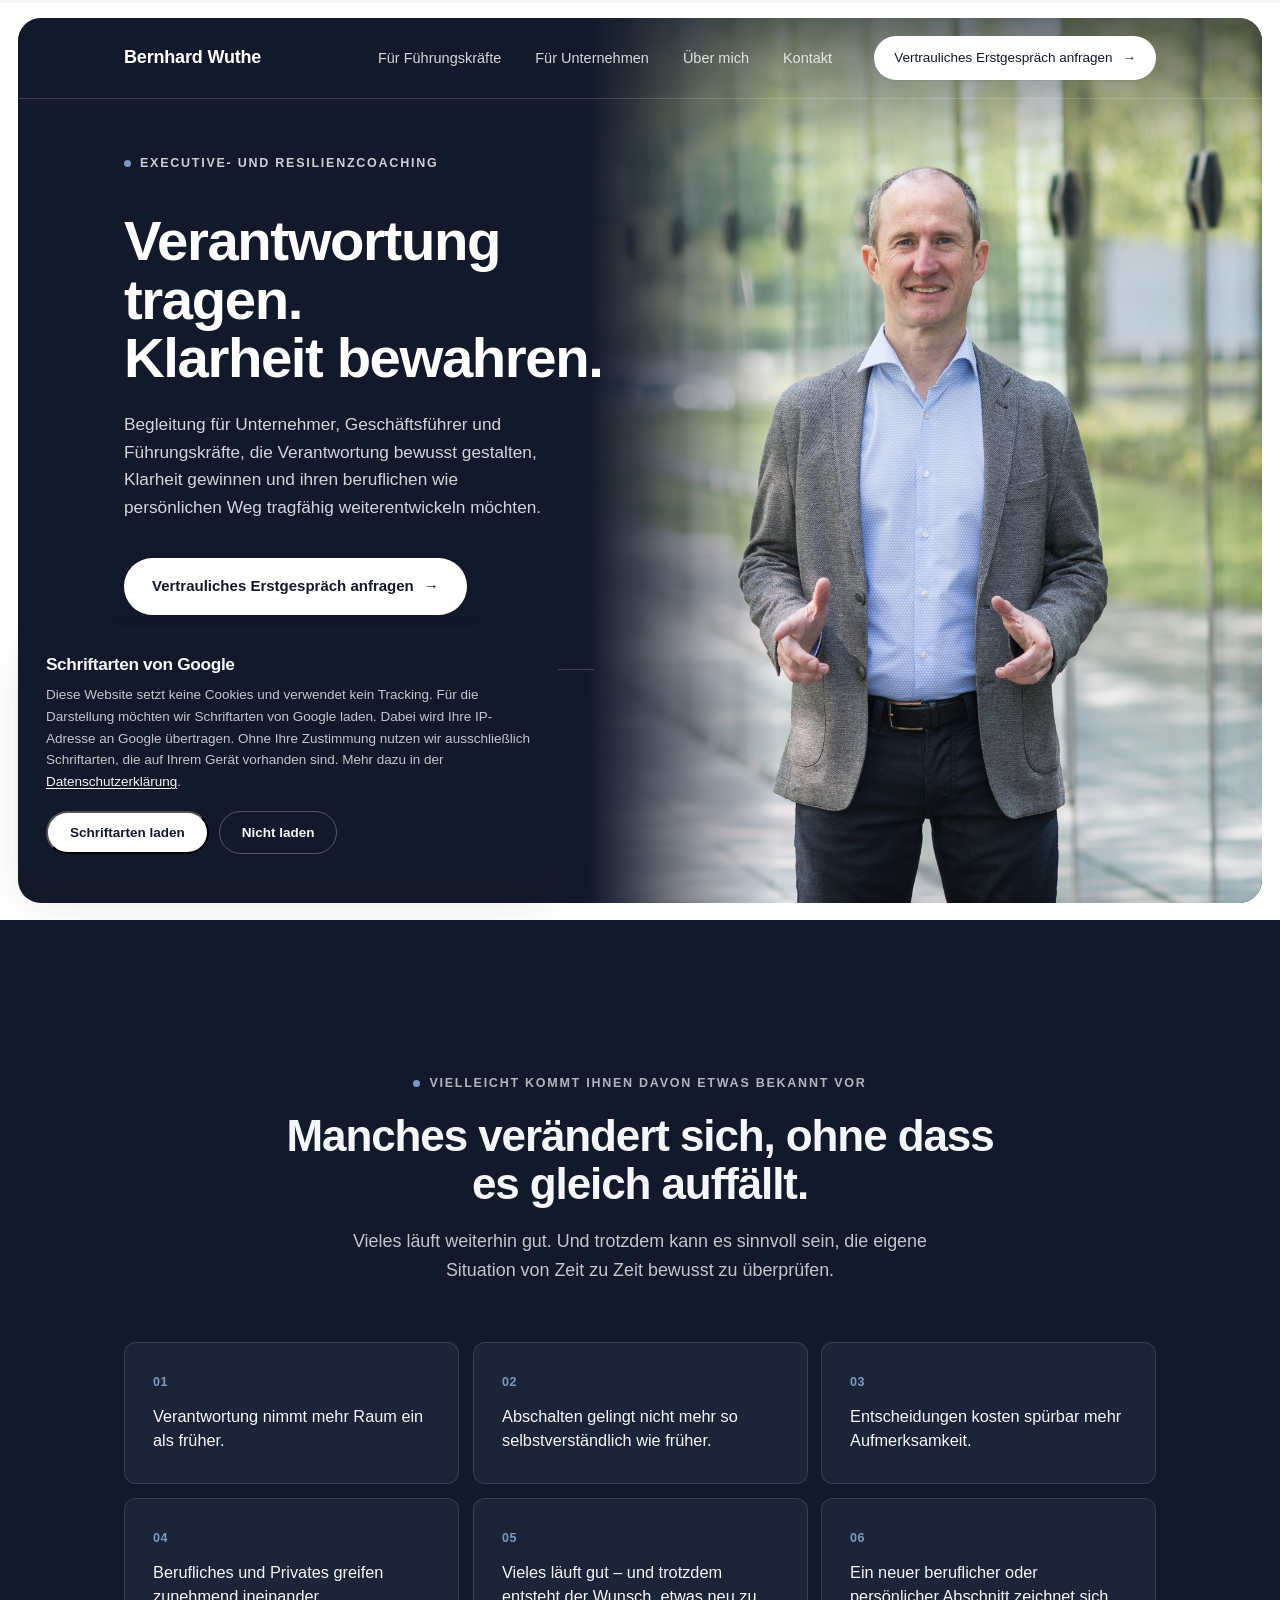
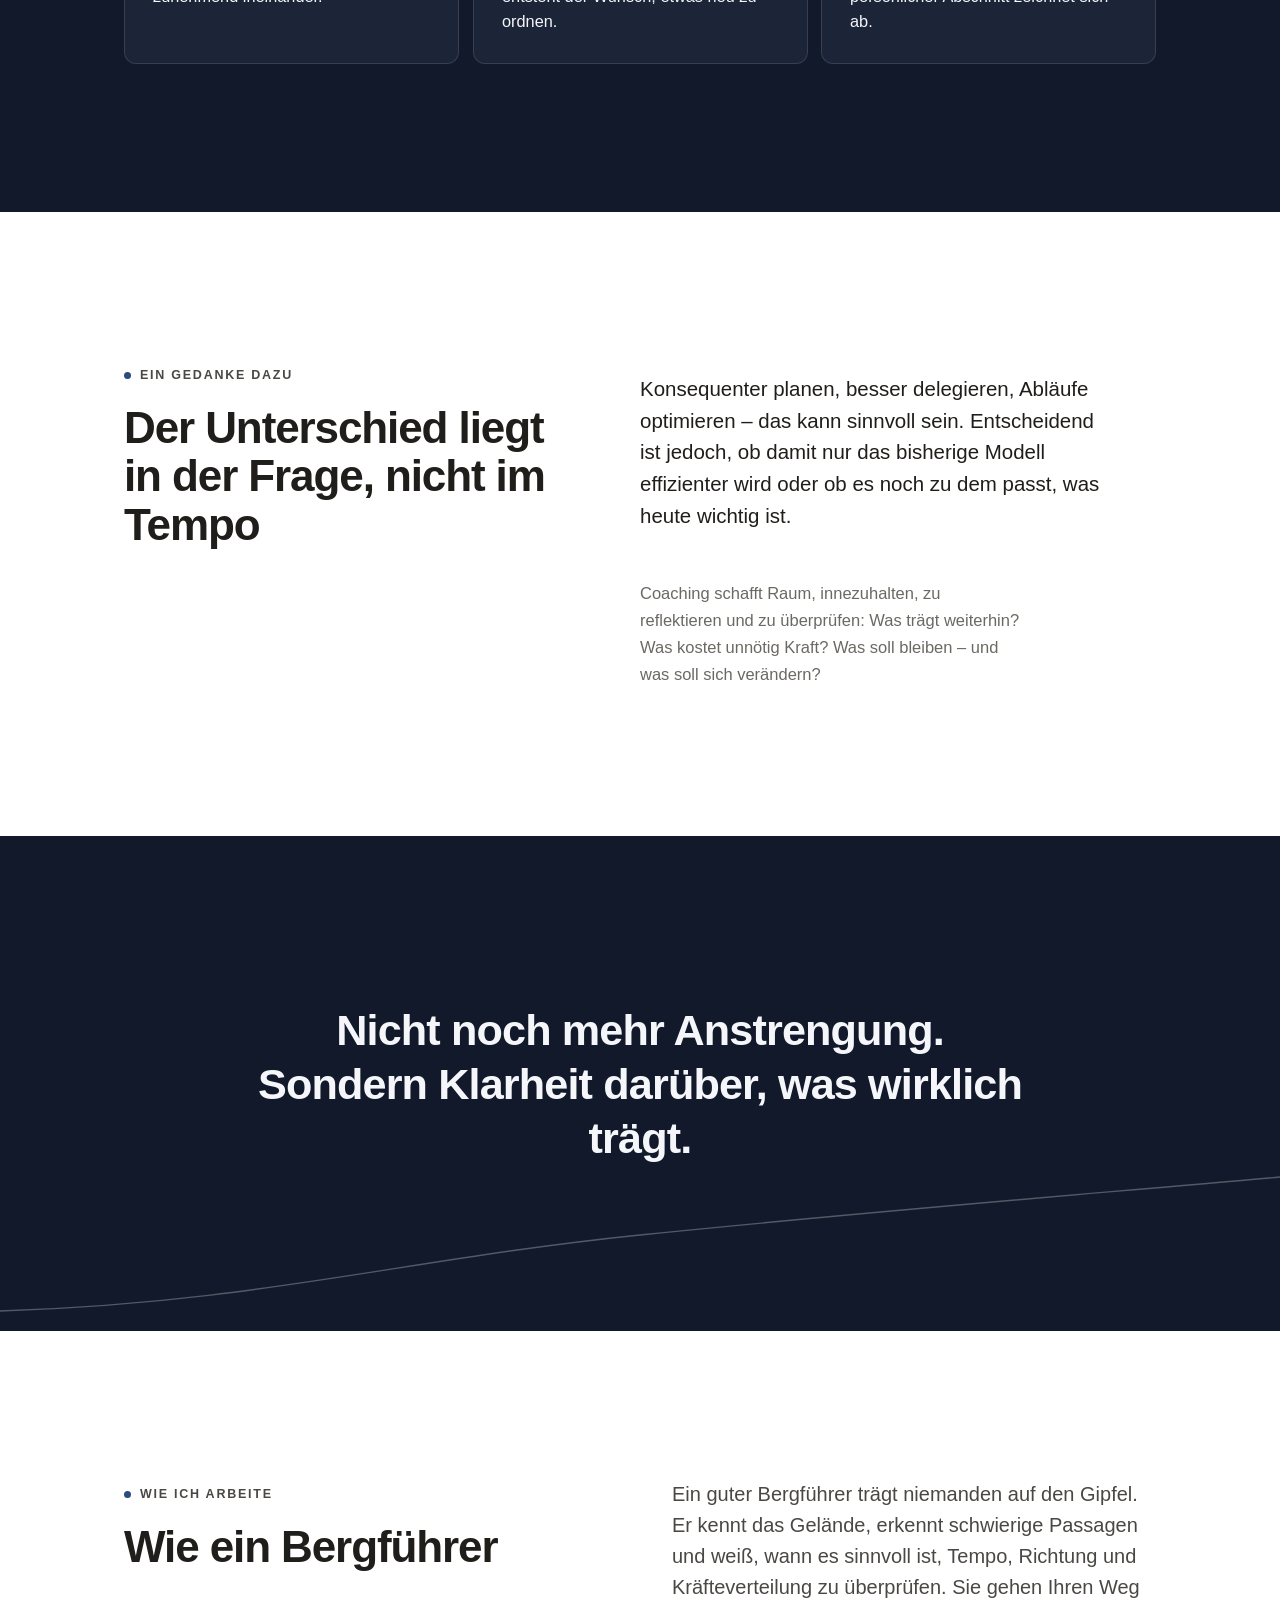
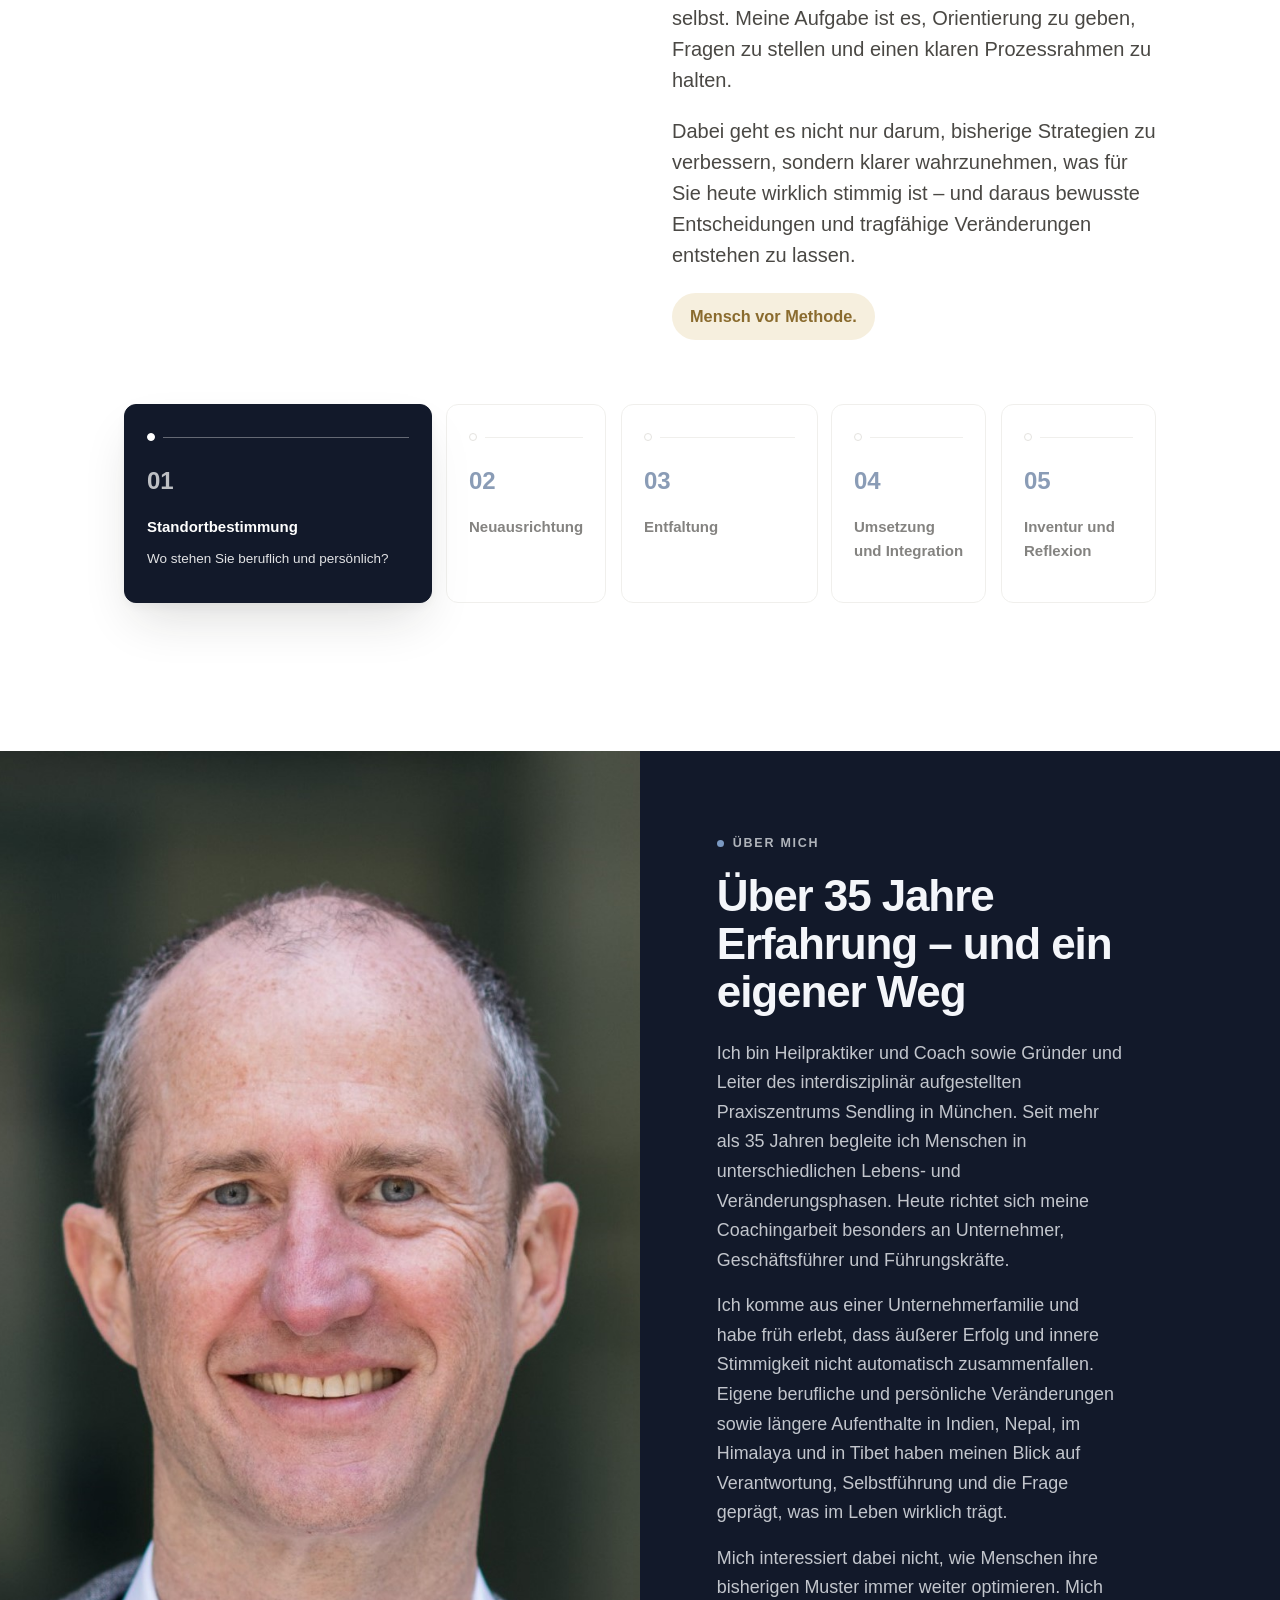
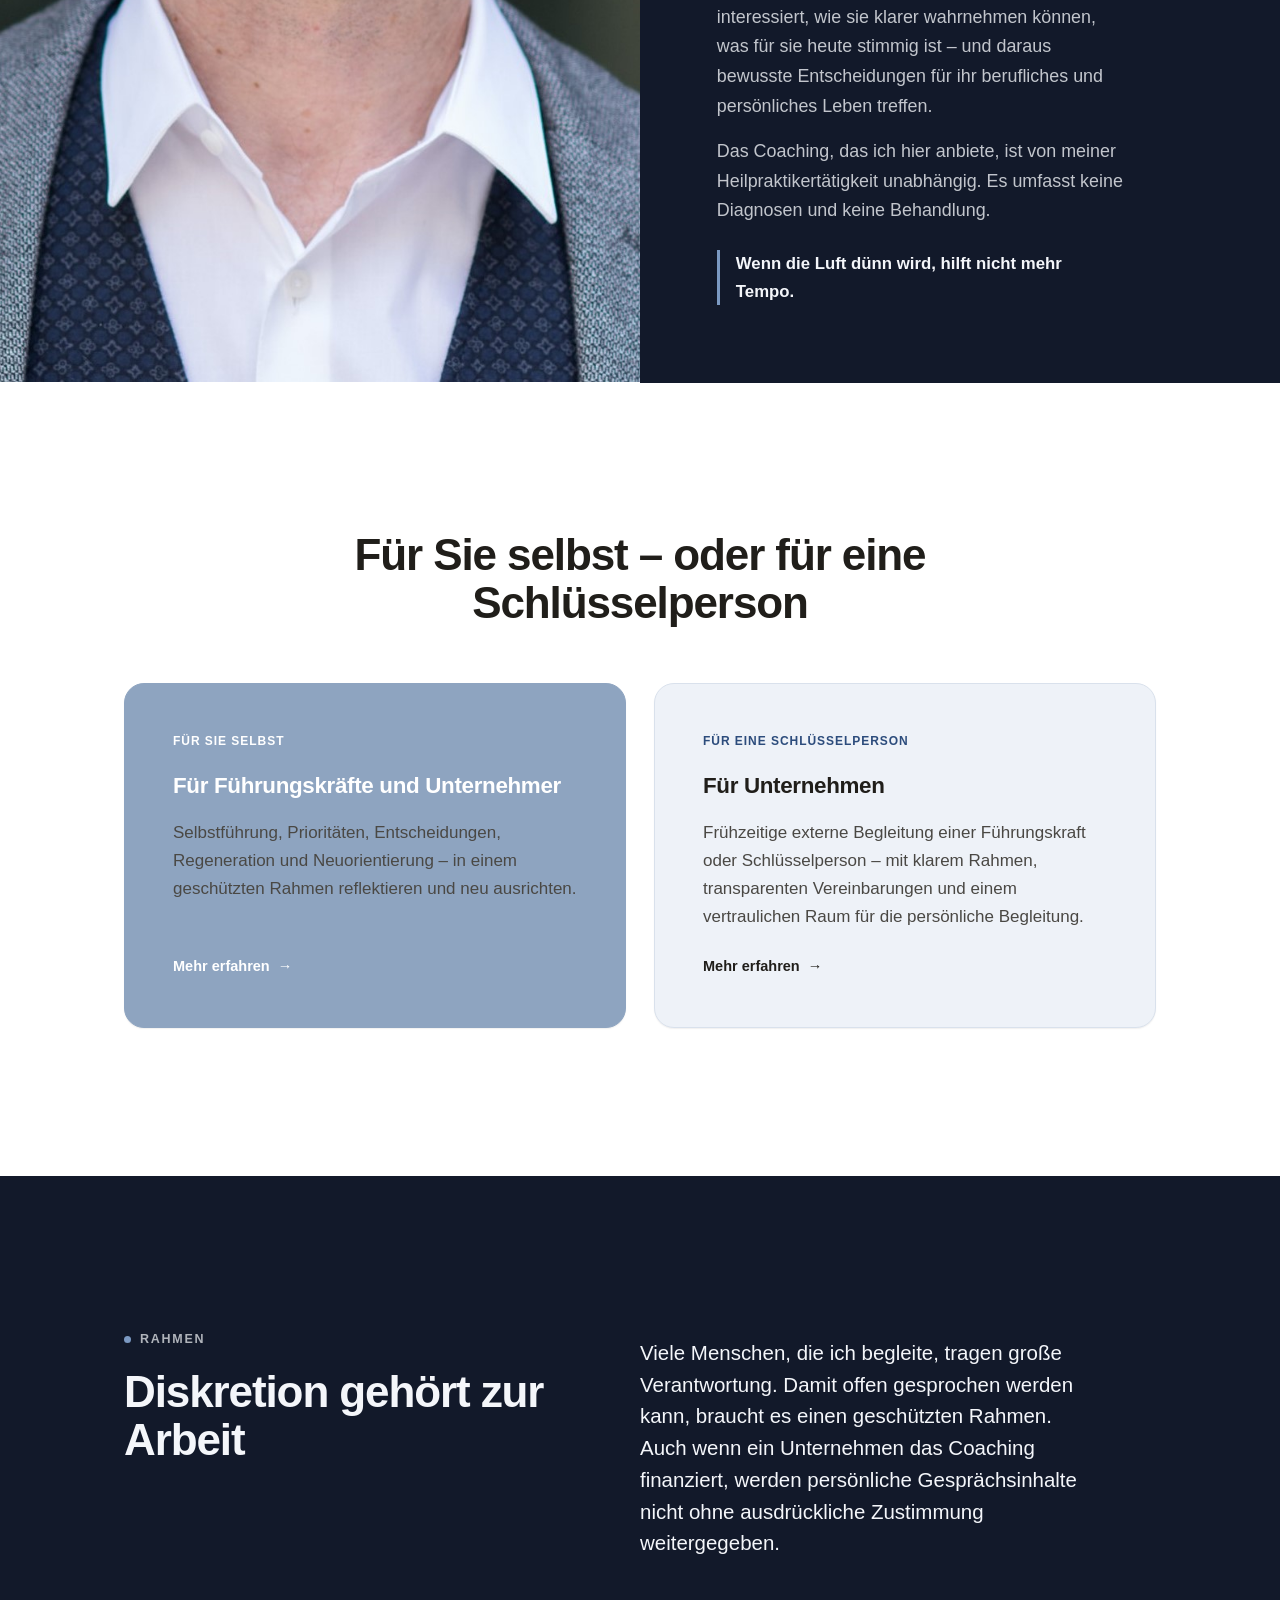
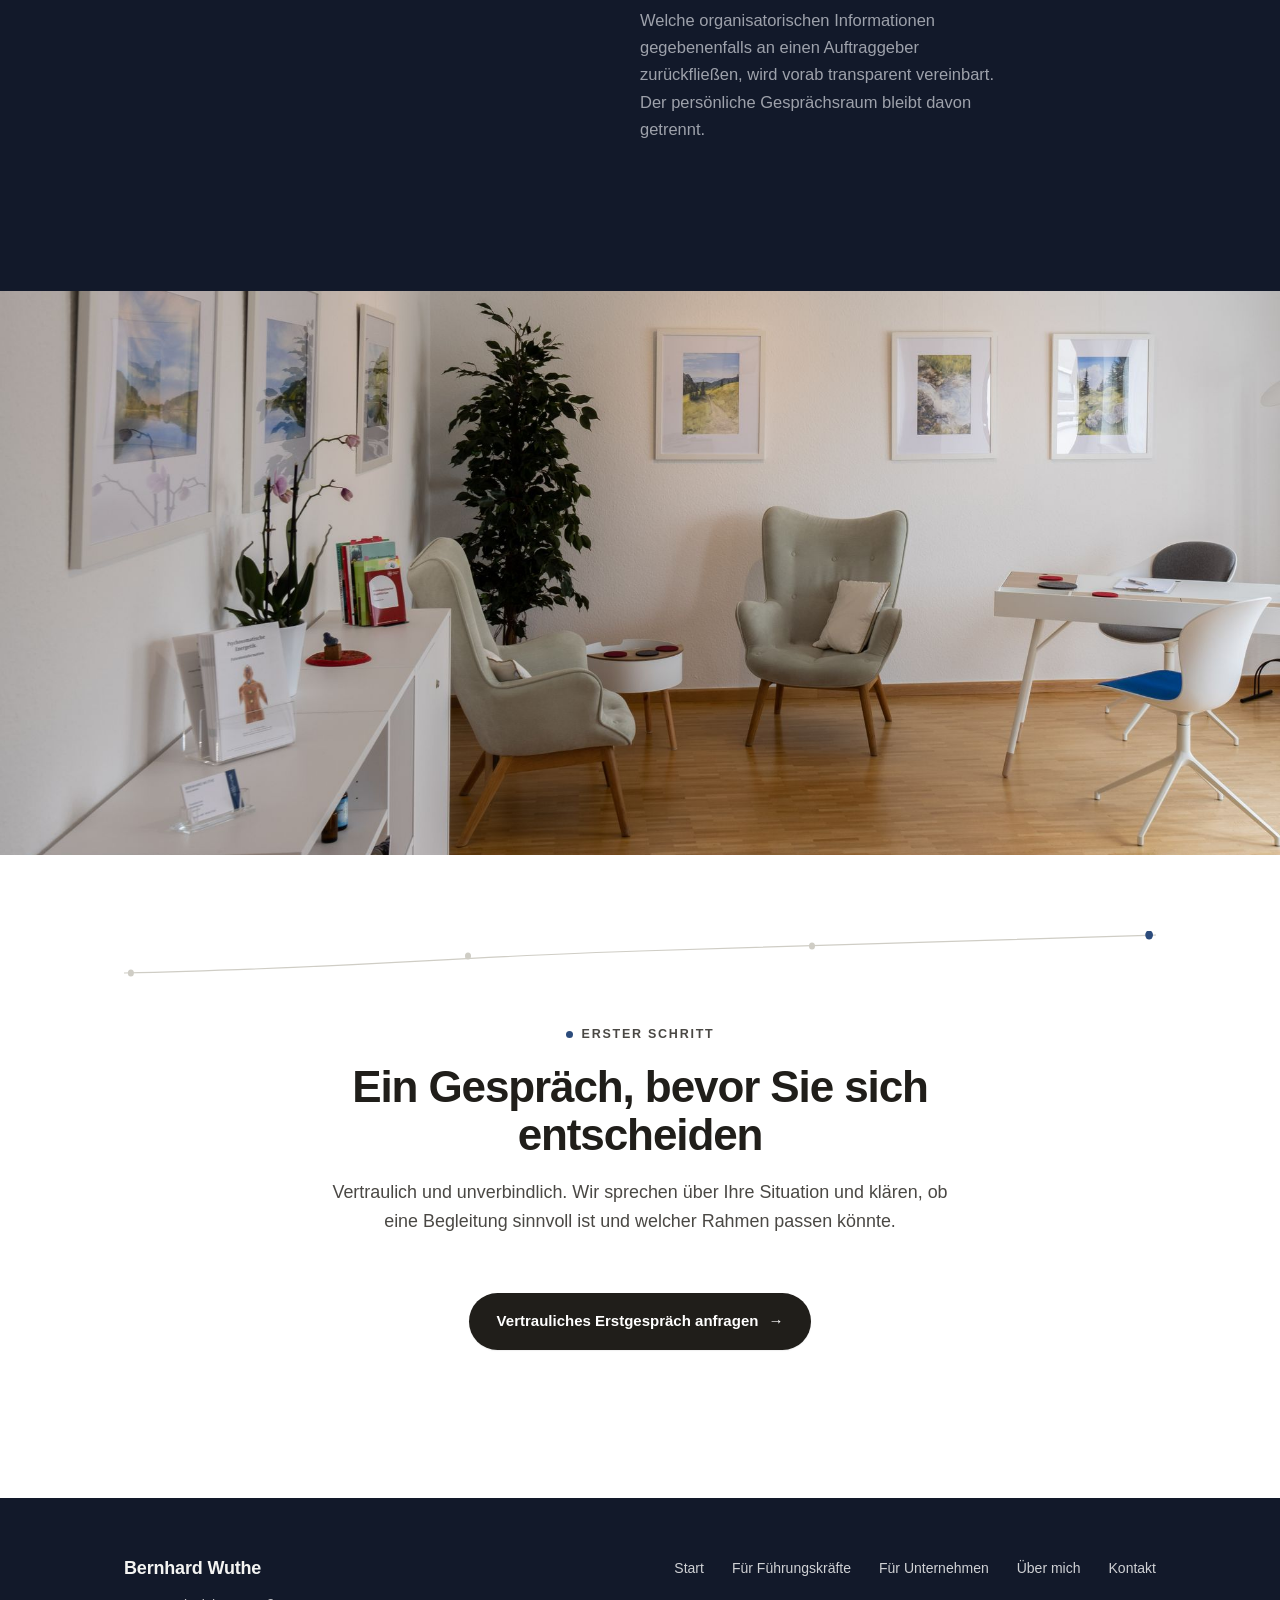
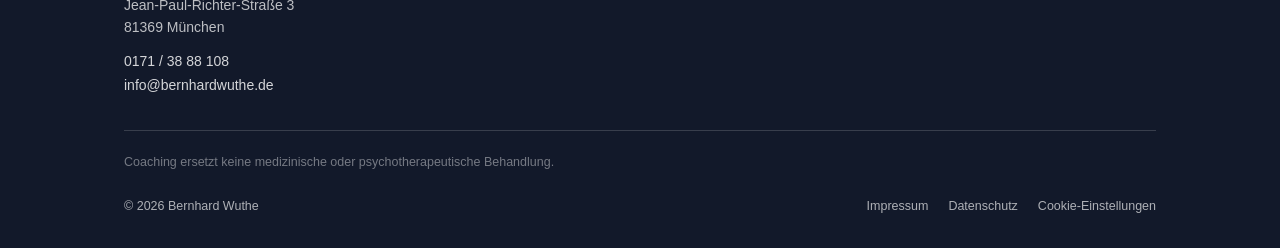
==== commit 6370a702: "Praxisraum-Ausschnitt auf Desktop vergroessern: Bilder ueber den Sesseln sichtbar Bandhoehe ab 861px" ====
--- a/index.html
+++ b/index.html
@@ -5,7 +5,7 @@
 <meta name="viewport" content="width=device-width, initial-scale=1.0">
 <title>Bernhard Wuthe, Executive- und Resilienzcoaching</title>
 <meta name="description" content="Begleitung für Unternehmer, Geschäftsführer und Führungskräfte, bevor aus kleinen Belastungen große werden. Vertrauliches Erstgespräch.">
-<link rel="stylesheet" href="styles.css?v=56">
+<link rel="stylesheet" href="styles.css?v=57">
 
 <link rel="canonical" href="https://bernhardwuthe.de/">
 <link rel="icon" type="image/png" sizes="32x32" href="images/favicon-32.png">
--- a/styles.css
+++ b/styles.css
@@ -1225,10 +1225,12 @@
   object-fit: cover;
   object-position: center 42%;
 }
-/* Ab Desktop-Breite tiefer ins Bild: zeigt beide Sessel vollstaendig statt nur Bildoberkanten.
+/* Ab Desktop-Breite groesserer, tieferer Ausschnitt: zeigt die Bilder ueber den
+   Sesseln UND beide Sessel vollstaendig, statt nur eines schmalen Streifens.
    Mobile bleibt unveraendert, dort passt der Ausschnitt bereits. */
 @media (min-width: 861px){
-  .closing-media img{ object-position: center 64%; }
+  .closing-media{ height: clamp(340px, 44vw, 620px); }
+  .closing-media img{ object-position: center 60%; }
 }
 .closing{ text-align: center; }
 .closing .section-head{ margin-inline: auto; margin-top: 40px; }
